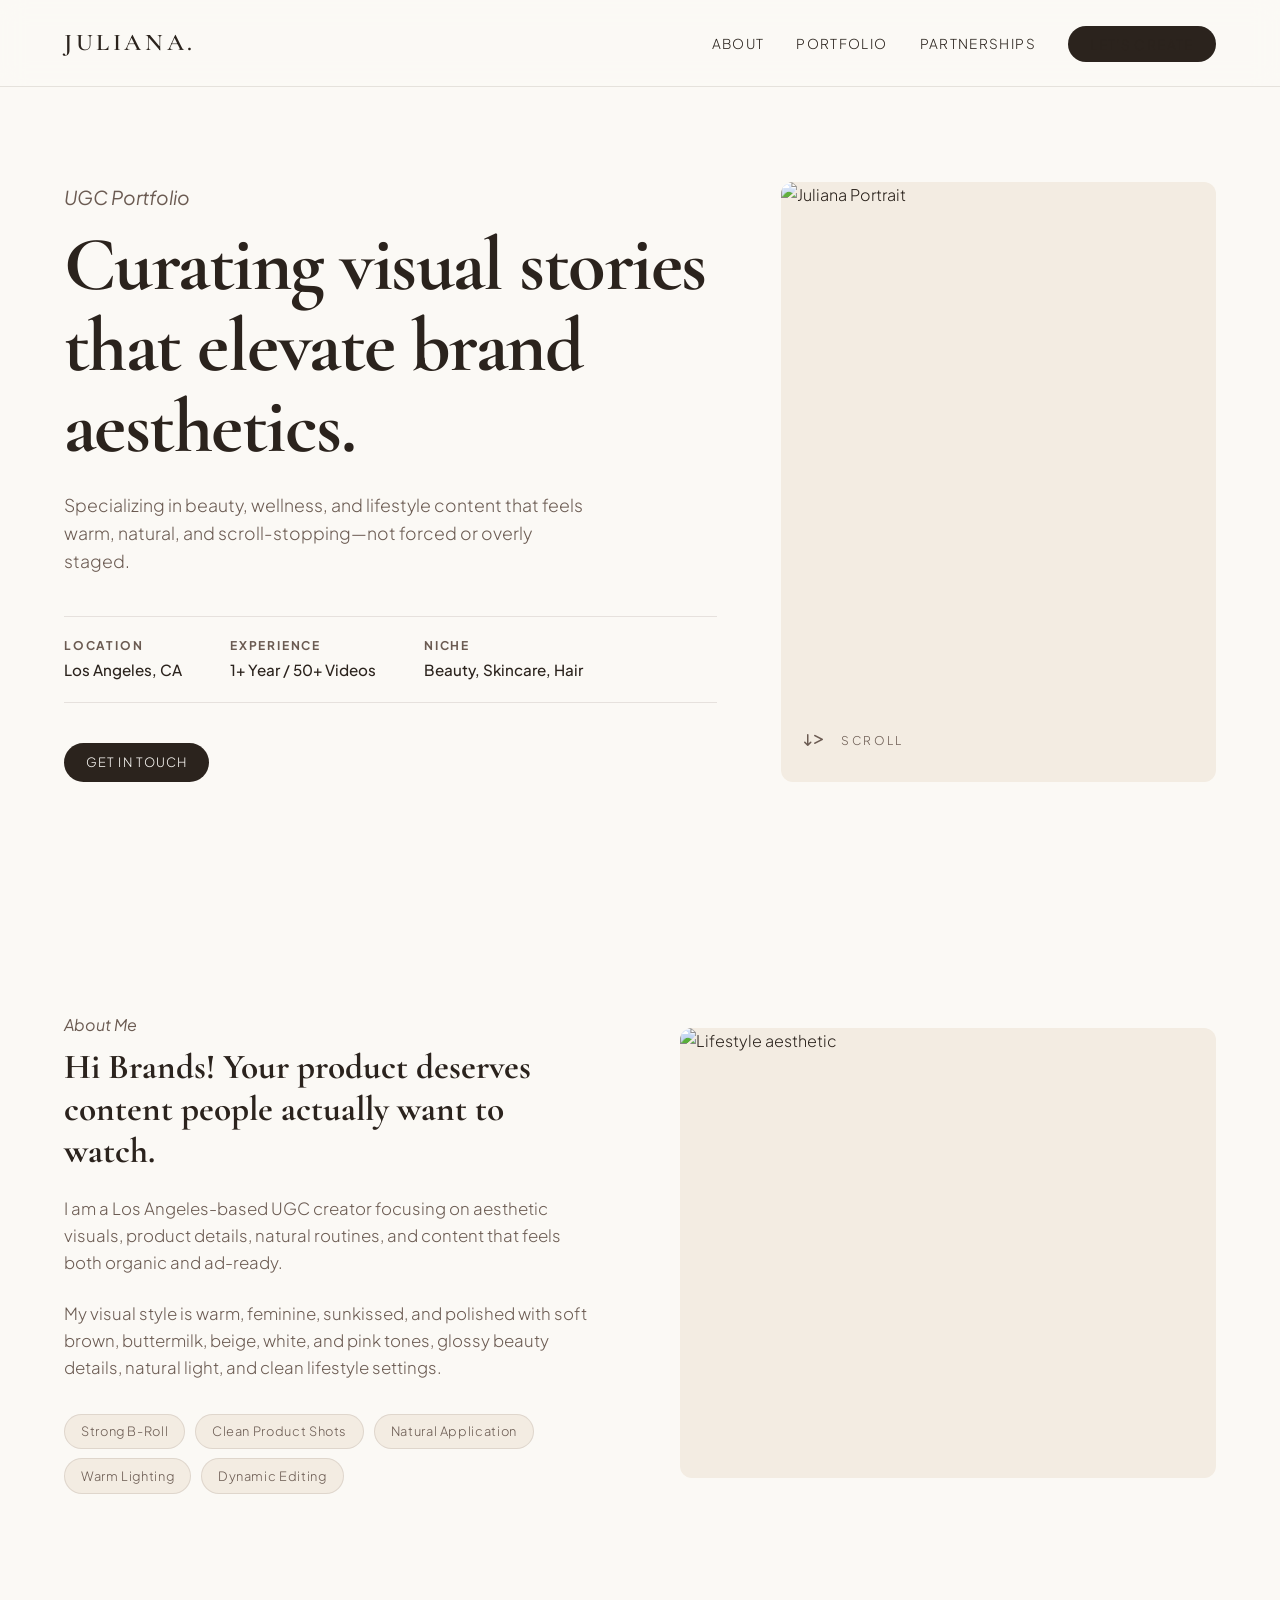
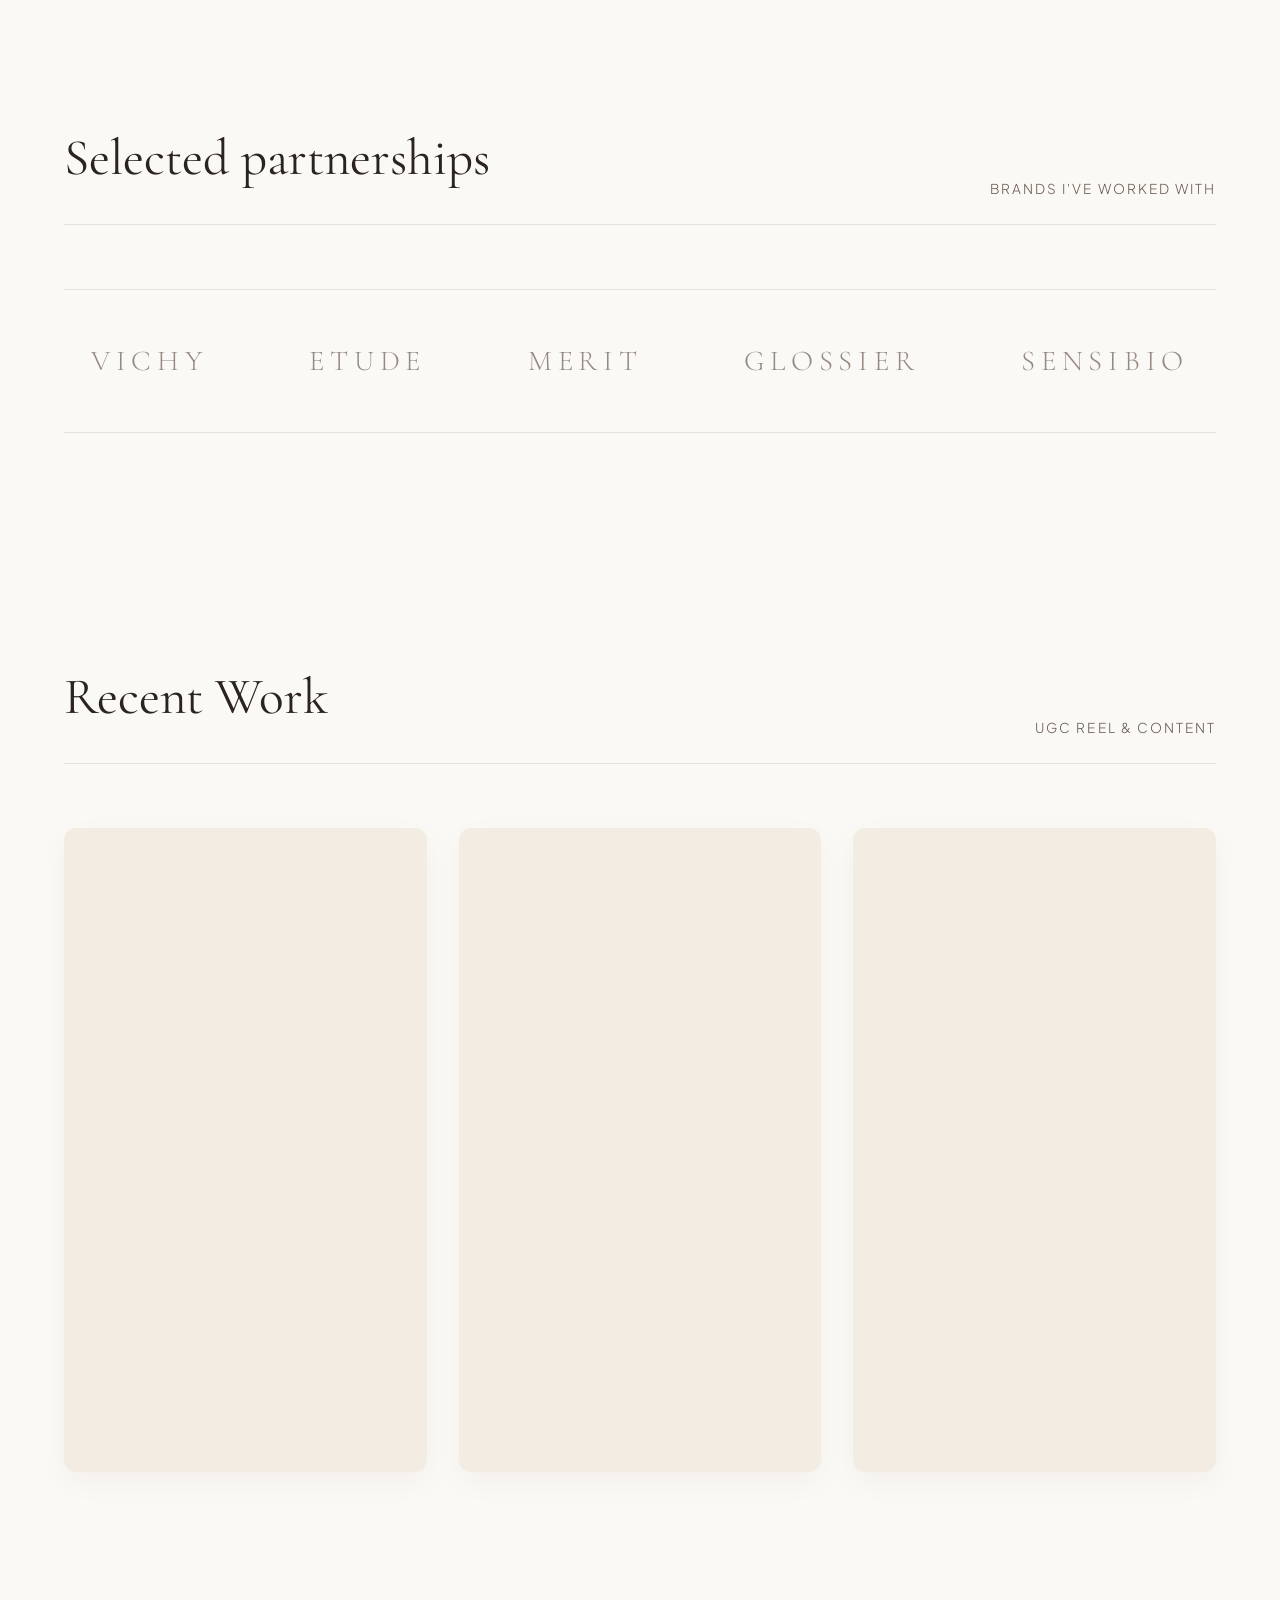
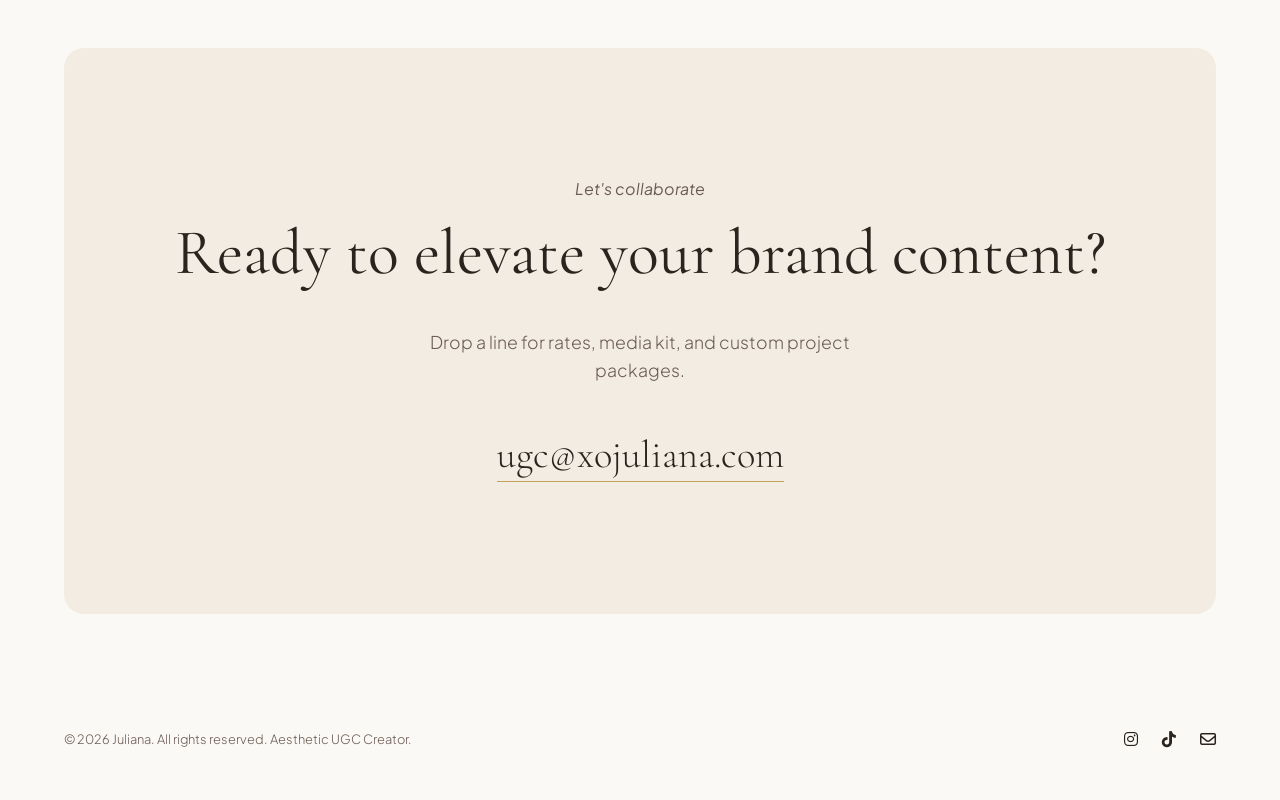
==== index.html @ 7874facb "Create index.html" ====
<!DOCTYPE html>
<html lang="en">
<head>
    <meta charset="UTF-8">
    <meta name="viewport" content="width=device-width, initial-scale=1.0">
    <title>JULIANA | Content Creator - UGC Portfolio</title>
    <!-- Google Fonts for Editorial Aesthetic Look -->
    <link href="https://fonts.googleapis.com/css2?family=Cormorant+Garamond:ital,wght@0,400;0,600;1,400&family=Plus+Jakarta+Sans:wght@300;400;500;600&display=swap" rel="stylesheet">
    <!-- FontAwesome for icons -->
    <link rel="stylesheet" href="https://cdnjs.cloudflare.com/ajax/libs/font-awesome/6.4.0/css/all.min.css">
    
    <style>
        :root {
            --bg-color: #FBF9F5;
            --surface-color: #F3ECE2;
            --text-primary: #2B231D;
            --text-secondary: #6B5B52;
            --accent-gold: #C5A059;
            --accent-blush: #E8D3C8;
            --border-color: rgba(107, 91, 82, 0.15);
            --transition: all 0.4s cubic-bezier(0.16, 1, 0.3, 1);
        }

        * {
            margin: 0;
            padding: 0;
            box-sizing: border-box;
        }

        body {
            background-color: var(--bg-color);
            color: var(--text-primary);
            font-family: 'Plus Jakarta Sans', sans-serif;
            font-weight: 300;
            line-height: 1.6;
            overflow-x: hidden;
            selection-background-color: var(--accent-blush);
        }

        /* Typography */
        h1, h2, h3, .serif-italic {
            font-family: 'Cormorant Garamond', serif;
        }

        .italic-accent {
            font-style: italic;
            font-weight: 400;
            color: var(--text-secondary);
        }

        /* Layout & Navigation */
        header {
            position: fixed;
            top: 0;
            left: 0;
            width: 100%;
            display: flex;
            justify-content: space-between;
            align-items: center;
            padding: 1.5rem 5%;
            background: rgba(251, 249, 245, 0.85);
            backdrop-filter: blur(12px);
            z-index: 1000;
            border-bottom: 1px solid var(--border-color);
        }

        .logo {
            font-family: 'Cormorant Garamond', serif;
            font-size: 1.5rem;
            letter-spacing: 0.15em;
            text-transform: uppercase;
            font-weight: 600;
        }

        .nav-links {
            display: flex;
            gap: 2rem;
            list-style: none;
            align-items: center;
        }

        .nav-links a {
            text-decoration: none;
            color: var(--text-primary);
            font-size: 0.85rem;
            letter-spacing: 0.1em;
            text-transform: uppercase;
            transition: var(--transition);
        }

        .nav-links a:hover {
            color: var(--accent-gold);
        }

        .btn-cta {
            background-color: var(--text-primary);
            color: var(--bg-color);
            padding: 0.6rem 1.4rem;
            border-radius: 50px;
            text-decoration: none;
            font-size: 0.8rem;
            letter-spacing: 0.08em;
            text-transform: uppercase;
            transition: var(--transition);
        }

        .btn-cta:hover {
            background-color: var(--accent-gold);
            color: #fff;
            transform: translateY(-2px);
        }

        /* Hero Section */
        hero {
            display: grid;
            grid-template-columns: 1.2fr 0.8fr;
            min-height: 100vh;
            padding: 8rem 5% 4rem 5%;
            gap: 4rem;
            align-items: center;
            max-width: 1440px;
            margin: 0 auto;
        }

        .hero-content h1 {
            font-size: clamp(3.5rem, 6vw, 5.5rem);
            line-height: 1.05;
            letter-spacing: -0.02em;
            margin-bottom: 1.5rem;
        }

        .hero-content p {
            font-size: 1.1rem;
            color: var(--text-secondary);
            max-width: 520px;
            margin-bottom: 2.5rem;
        }

        .hero-meta {
            display: flex;
            gap: 3rem;
            margin-bottom: 2.5rem;
            border-top: 1px solid var(--border-color);
            border-bottom: 1px solid var(--border-color);
            padding: 1.2rem 0;
        }

        .meta-item h4 {
            font-family: 'Plus Jakarta Sans', sans-serif;
            font-size: 0.75rem;
            letter-spacing: 0.15em;
            text-transform: uppercase;
            color: var(--text-secondary);
            margin-bottom: 0.2rem;
        }

        .meta-item p {
            font-size: 0.95rem;
            font-weight: 500;
            color: var(--text-primary);
            margin-bottom: 0;
        }

        .hero-visual {
            position: relative;
            height: 600px;
            border-radius: 12px;
            overflow: hidden;
            background-color: var(--surface-color);
        }

        .hero-visual img {
            width: 100%;
            height: 100%;
            object-fit: cover;
            filter: sepia(10%) contrast(105%);
            transition: var(--transition);
        }

        .hero-visual:hover img {
            transform: scale(1.03);
        }

        /* Marquee / Scroll indicator */
        .scroll-down {
            position: absolute;
            bottom: 2rem;
            left: 5%;
            display: flex;
            align-items: center;
            gap: 1rem;
            font-size: 0.75rem;
            letter-spacing: 0.2em;
            text-transform: uppercase;
            color: var(--text-secondary);
        }

        .scroll-down i {
            animation: bounce 2s infinite;
        }

        @keyframes bounce {
            0%, 20%, 50%, 80%, 100% {transform: translateY(0);}
            40% {transform: translateY(5px);}
            60% {transform: translateY(3px);}
        }

        /* Sections General */
        section {
            padding: 7rem 5%;
            max-width: 1440px;
            margin: 0 auto;
        }

        .section-header {
            margin-bottom: 4rem;
            display: flex;
            justify-content: space-between;
            align-items: flex-end;
            border-bottom: 1px solid var(--border-color);
            padding-bottom: 1.5rem;
        }

        .section-header h2 {
            font-size: clamp(2.2rem, 4vw, 3.2rem);
            font-weight: 400;
        }

        .section-header span {
            font-size: 0.85rem;
            letter-spacing: 0.15em;
            color: var(--text-secondary);
            text-transform: uppercase;
        }

        /* About / Hi Brands */
        .about-grid {
            display: grid;
            grid-template-columns: 1fr 1fr;
            gap: 5rem;
            align-items: center;
        }

        .about-text h3 {
            font-size: 2.2rem;
            margin-bottom: 1.5rem;
            line-height: 1.2;
        }

        .about-text p {
            color: var(--text-secondary);
            margin-bottom: 1.5rem;
            font-size: 1.05rem;
        }

        .pill-tags {
            display: flex;
            flex-wrap: wrap;
            gap: 0.6rem;
            margin-top: 2rem;
        }

        .pill {
            background-color: var(--surface-color);
            border: 1px solid var(--border-color);
            padding: 0.4rem 1rem;
            border-radius: 50px;
            font-size: 0.8rem;
            color: var(--text-secondary);
            letter-spacing: 0.05em;
        }

        /* Portfolio / Video Grid */
        .portfolio-grid {
            display: grid;
            grid-template-columns: repeat(3, 1fr);
            gap: 2rem;
        }

        .portfolio-item {
            position: relative;
            background: var(--surface-color);
            border-radius: 12px;
            overflow: hidden;
            aspect-ratio: 9/16;
            cursor: pointer;
            box-shadow: 0 10px 30px rgba(43, 35, 29, 0.04);
            transition: var(--transition);
        }

        .portfolio-item:hover {
            transform: translateY(-8px);
            box-shadow: 0 20px 40px rgba(43, 35, 29, 0.08);
        }

        .portfolio-item video, .portfolio-item img {
            width: 100%;
            height: 100%;
            object-fit: cover;
        }

        .portfolio-overlay {
            position: absolute;
            inset: 0;
            background: linear-gradient(to top, rgba(43,35,29,0.7) 0%, transparent 60%);
            display: flex;
            flex-direction: column;
            justify-content: flex-end;
            padding: 1.5rem;
            opacity: 0;
            transition: var(--transition);
        }

        .portfolio-item:hover .portfolio-overlay {
            opacity: 1;
        }

        .portfolio-overlay span {
            color: #fff;
            font-size: 0.75rem;
            letter-spacing: 0.1em;
            text-transform: uppercase;
        }

        .portfolio-overlay h4 {
            color: #fff;
            font-size: 1.4rem;
            font-weight: 400;
        }

        /* Selected Partnerships / Brands */
        .brands-container {
            display: flex;
            justify-content: space-around;
            align-items: center;
            flex-wrap: wrap;
            gap: 3rem;
            padding: 3rem 0;
            border-top: 1px solid var(--border-color);
            border-bottom: 1px solid var(--border-color);
        }

        .brand-logo {
            font-family: 'Cormorant Garamond', serif;
            font-size: 1.8rem;
            letter-spacing: 0.2em;
            color: var(--text-secondary);
            opacity: 0.7;
            transition: var(--transition);
        }

        .brand-logo:hover {
            opacity: 1;
            color: var(--text-primary);
        }

        /* Contact Section */
        .contact-section {
            text-align: center;
            padding: 8rem 5%;
            background-color: var(--surface-color);
            border-radius: 20px;
            margin: 4rem 5%;
        }

        .contact-section h2 {
            font-size: clamp(2.5rem, 5vw, 4rem);
            margin-bottom: 1.5rem;
            font-weight: 400;
        }

        .contact-section p {
            color: var(--text-secondary);
            max-width: 500px;
            margin: 0 auto 2.5rem auto;
            font-size: 1.1rem;
        }

        .email-link {
            font-family: 'Cormorant Garamond', serif;
            font-size: clamp(1.8rem, 3vw, 2.8rem);
            color: var(--text-primary);
            text-decoration: none;
            border-bottom: 1px solid var(--accent-gold);
            padding-bottom: 0.2rem;
            transition: var(--transition);
        }

        .email-link:hover {
            color: var(--accent-gold);
        }

        /* Footer */
        footer {
            padding: 3rem 5%;
            display: flex;
            justify-content: space-between;
            align-items: center;
            font-size: 0.8rem;
            color: var(--text-secondary);
            max-width: 1440px;
            margin: 0 auto;
        }

        .footer-socials {
            display: flex;
            gap: 1.5rem;
        }

        .footer-socials a {
            color: var(--text-primary);
            text-decoration: none;
            font-size: 1rem;
            transition: var(--transition);
        }

        .footer-socials a:hover {
            color: var(--accent-gold);
        }

        /* Responsive */
        @media(max-width: 900px) {
            hero {
                grid-template-columns: 1fr;
                padding-top: 7rem;
                gap: 2rem;
            }
            .hero-visual {
                height: 400px;
            }
            .about-grid {
                grid-template-columns: 1fr;
                gap: 3rem;
            }
            .portfolio-grid {
                grid-template-columns: 1fr 1fr;
            }
            .nav-links {
                display: none;
            }
        }

        @media(max-width: 600px) {
            .portfolio-grid {
                grid-template-columns: 1fr;
            }
            .hero-meta {
                flex-direction: column;
                gap: 1rem;
            }
        }
    </style>
</head>
<body>

    <!-- Header -->
    <header>
        <div class="logo">Juliana.</div>
        <ul class="nav-links">
            <li><a href="#about">About</a></li>
            <li><a href="#portfolio">Portfolio</a></li>
            <li><a href="#partnerships">Partnerships</a></li>
            <li><a href="#contact" class="btn-cta">Let's Create</a></li>
        </ul>
    </header>

    <!-- Hero Section -->
    <hero>
        <div class="hero-content">
            <span class="italic-accent" style="font-size: 1.2rem; display: block; margin-bottom: 0.8rem;">UGC Portfolio</span>
            <h1>Curating visual stories that elevate brand aesthetics.</h1>
            <p>Specializing in beauty, wellness, and lifestyle content that feels warm, natural, and scroll-stopping—not forced or overly staged.</p>
            
            <div class="hero-meta">
                <div class="meta-item">
                    <h4>Location</h4>
                    <p>Los Angeles, CA</p>
                </div>
                <div class="meta-item">
                    <h4>Experience</h4>
                    <p>1+ Year / 50+ Videos</p>
                </div>
                <div class="meta-item">
                    <h4>Niche</h4>
                    <p>Beauty, Skincare, Hair</p>
                </div>
            </div>

            <a href="#contact" class="btn-cta" style="display: inline-block;">Get in touch</a>
        </div>
        
        <div class="hero-visual">
            <img src="https://images.unsplash.com/photo-1534528741775-53994a69daeb?auto=format&fit=crop&w=1000&q=80" alt="Juliana Portrait">
            <div class="scroll-down">
                <i class="fa-solid fa-arrow-down-long">></i>
                <span>Scroll</span>
            </div>
        </div>
    </hero>

    <!-- About Me Section -->
    <section id="about">
        <div class="about-grid">
            <div class="about-text">
                <span class="italic-accent">About Me</span>
                <h3 style="margin-top: 0.5rem;">Hi Brands! Your product deserves content people actually want to watch.</h3>
                <p>I am a Los Angeles-based UGC creator focusing on aesthetic visuals, product details, natural routines, and content that feels both organic and ad-ready.</p>
                <p>My visual style is warm, feminine, sunkissed, and polished with soft brown, buttermilk, beige, white, and pink tones, glossy beauty details, natural light, and clean lifestyle settings.</p>
                <div class="pill-tags">
                    <span class="pill">Strong B-Roll</span>
                    <span class="pill">Clean Product Shots</span>
                    <span class="pill">Natural Application</span>
                    <span class="pill">Warm Lighting</span>
                    <span class="pill">Dynamic Editing</span>
                </div>
            </div>
            <div style="background: var(--surface-color); border-radius: 12px; height: 450px; overflow: hidden; display: flex; align-items: center; justify-content: center;">
                <img src="https://images.unsplash.com/photo-1515886657613-9f3515b0c78f?auto=format&fit=crop&w=800&q=80" alt="Lifestyle aesthetic" style="width: 100%; height: 100%; object-fit: cover;">
            </div>
        </div>
    </section>

    <!-- Selected Partnerships / Brands -->
    <section id="partnerships">
        <div class="section-header">
            <h2>Selected partnerships</h2>
            <span>Brands I've worked with</span>
        </div>
        <div class="brands-container">
            <div class="brand-logo">VICHY</div>
            <div class="brand-logo">ETUDE</div>
            <div class="brand-logo">MERIT</div>
            <div class="brand-logo">GLOSSIER</div>
            <div class="brand-logo">SENSIBIO</div>
        </div>
    </section>

    <!-- Portfolio Section -->
    <section id="portfolio">
        <div class="section-header">
            <h2>Recent Work</h2>
            <span>UGC Reel & Content</span>
        </div>
        <div class="portfolio-grid">
            <!-- Item 1 (Video mockup using Loop video or high aesthetic vertical media) -->
            <div class="portfolio-item">
                <video autoplay muted loop playsinline src="https://assets.mixkit.co/videos/preview/mixkit-skin-care-routine-with-cream-42790-large.mp4"></video>
                <div class="portfolio-overlay">
                    <span>Skincare / ASMR</span>
                    <h4>Glow Serum Routine</h4>
                </div>
            </div>
            <!-- Item 2 -->
            <div class="portfolio-item">
                <video autoplay muted loop playsinline src="https://assets.mixkit.co/videos/preview/mixkit-woman-applying-lipstick-in-front-of-a-mirror-42795-large.mp4"></video>
                <div class="portfolio-overlay">
                    <span>Beauty / Lip Care</span>
                    <h4>Glossy Finish Test</h4>
                </div>
            </div>
            <!-- Item 3 -->
            <div class="portfolio-item">
                <video autoplay muted loop playsinline src="https://assets.mixkit.co/videos/preview/mixkit-hands-holding-a-glass-jar-of-face-cream-42792-large.mp4"></video>
                <div class="portfolio-overlay">
                    <span>Product Showcase</span>
                    <h4>Unboxing & Texture</h4>
                </div>
            </div>
        </div>
    </section>

    <!-- Contact Section -->
    <section id="contact" class="contact-section">
        <span class="italic-accent">Let's collaborate</span>
        <h2>Ready to elevate your brand content?</h2>
        <p>Drop a line for rates, media kit, and custom project packages.</p>
        <a href="mailto:ugc@xojuliana.com" class="email-link">ugc@xojuliana.com</a>
    </section>

    <!-- Footer -->
    <footer>
        <div>© 2026 Juliana. All rights reserved. Aesthetic UGC Creator.</div>
        <div class="footer-socials">
            <a href="https://instagram.com" target="_blank"><i class="fa-brands fa-instagram"></i></a>
            <a href="https://tiktok.com" target="_blank"><i class="fa-brands fa-tiktok"></i></a>
            <a href="mailto:ugc@xojuliana.com"><i class="fa-regular fa-envelope"></i></a>
        </div>
    </footer>

</body>
</html>
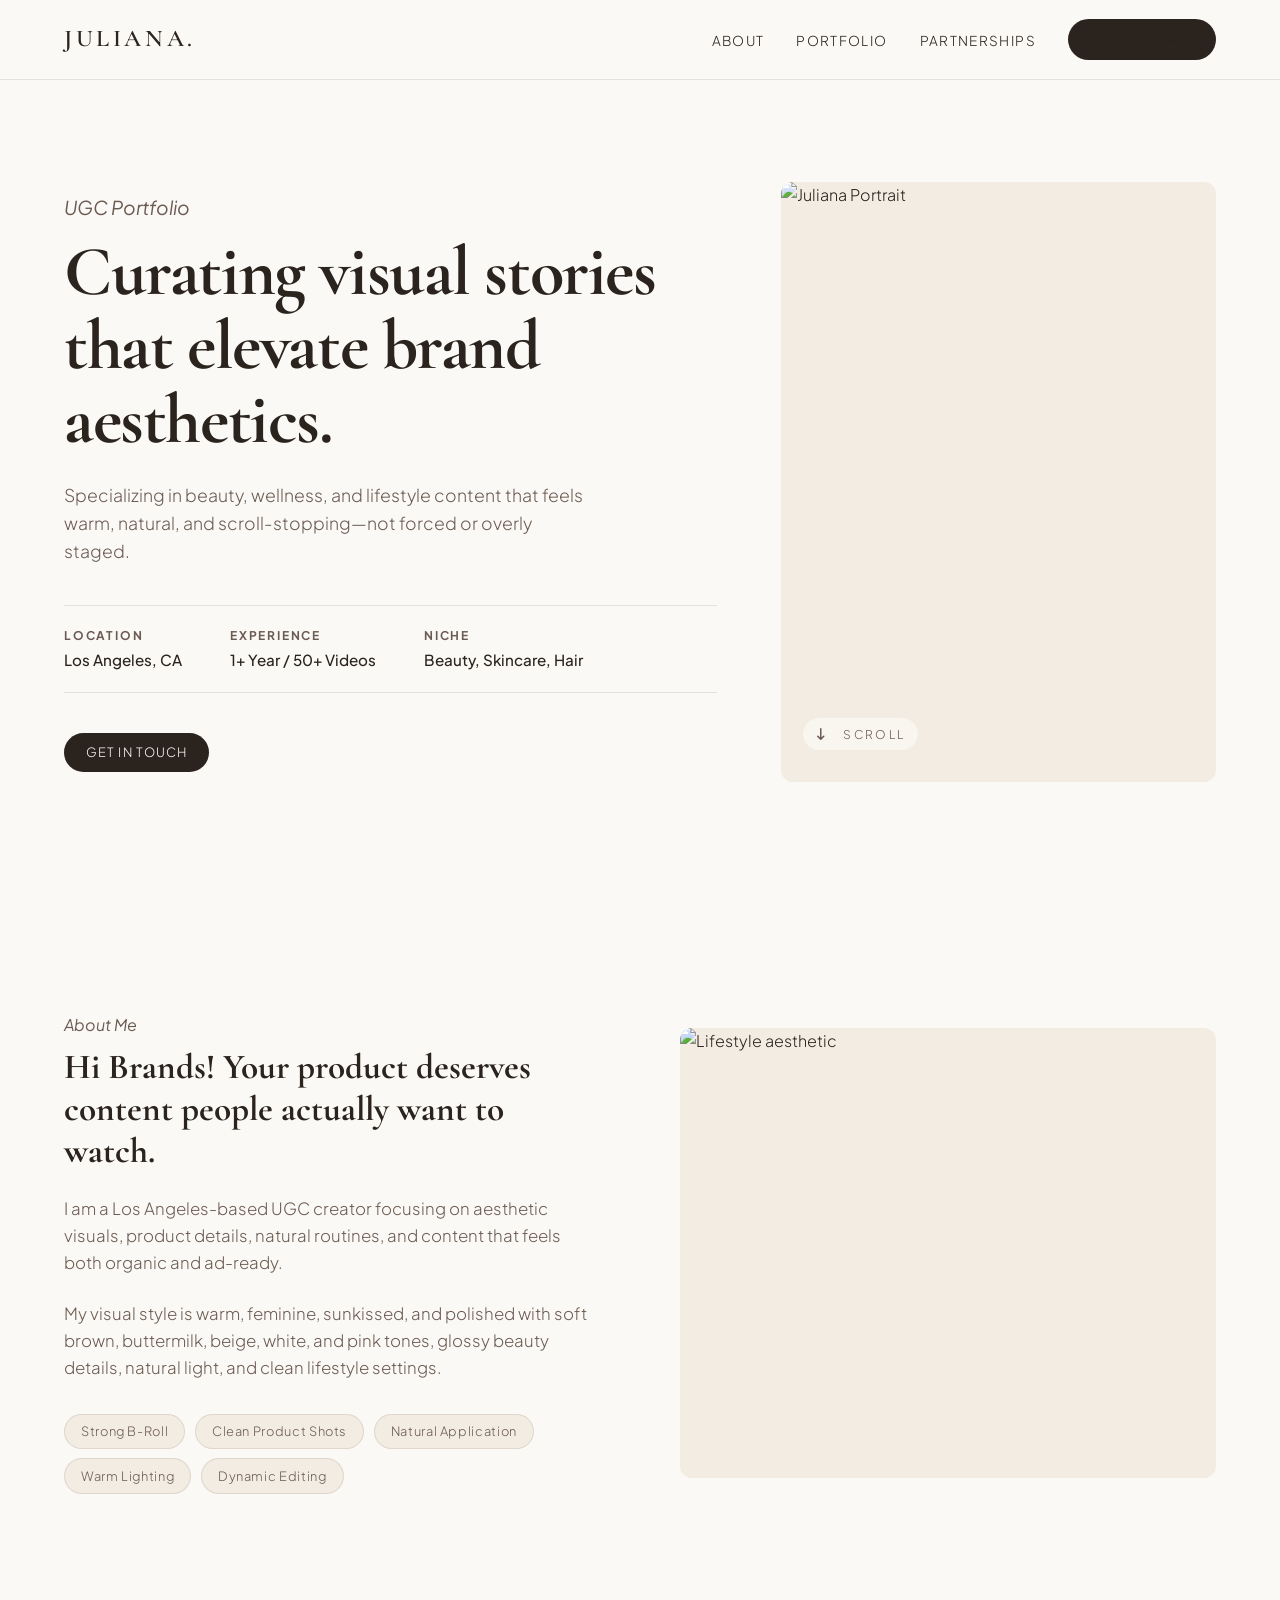
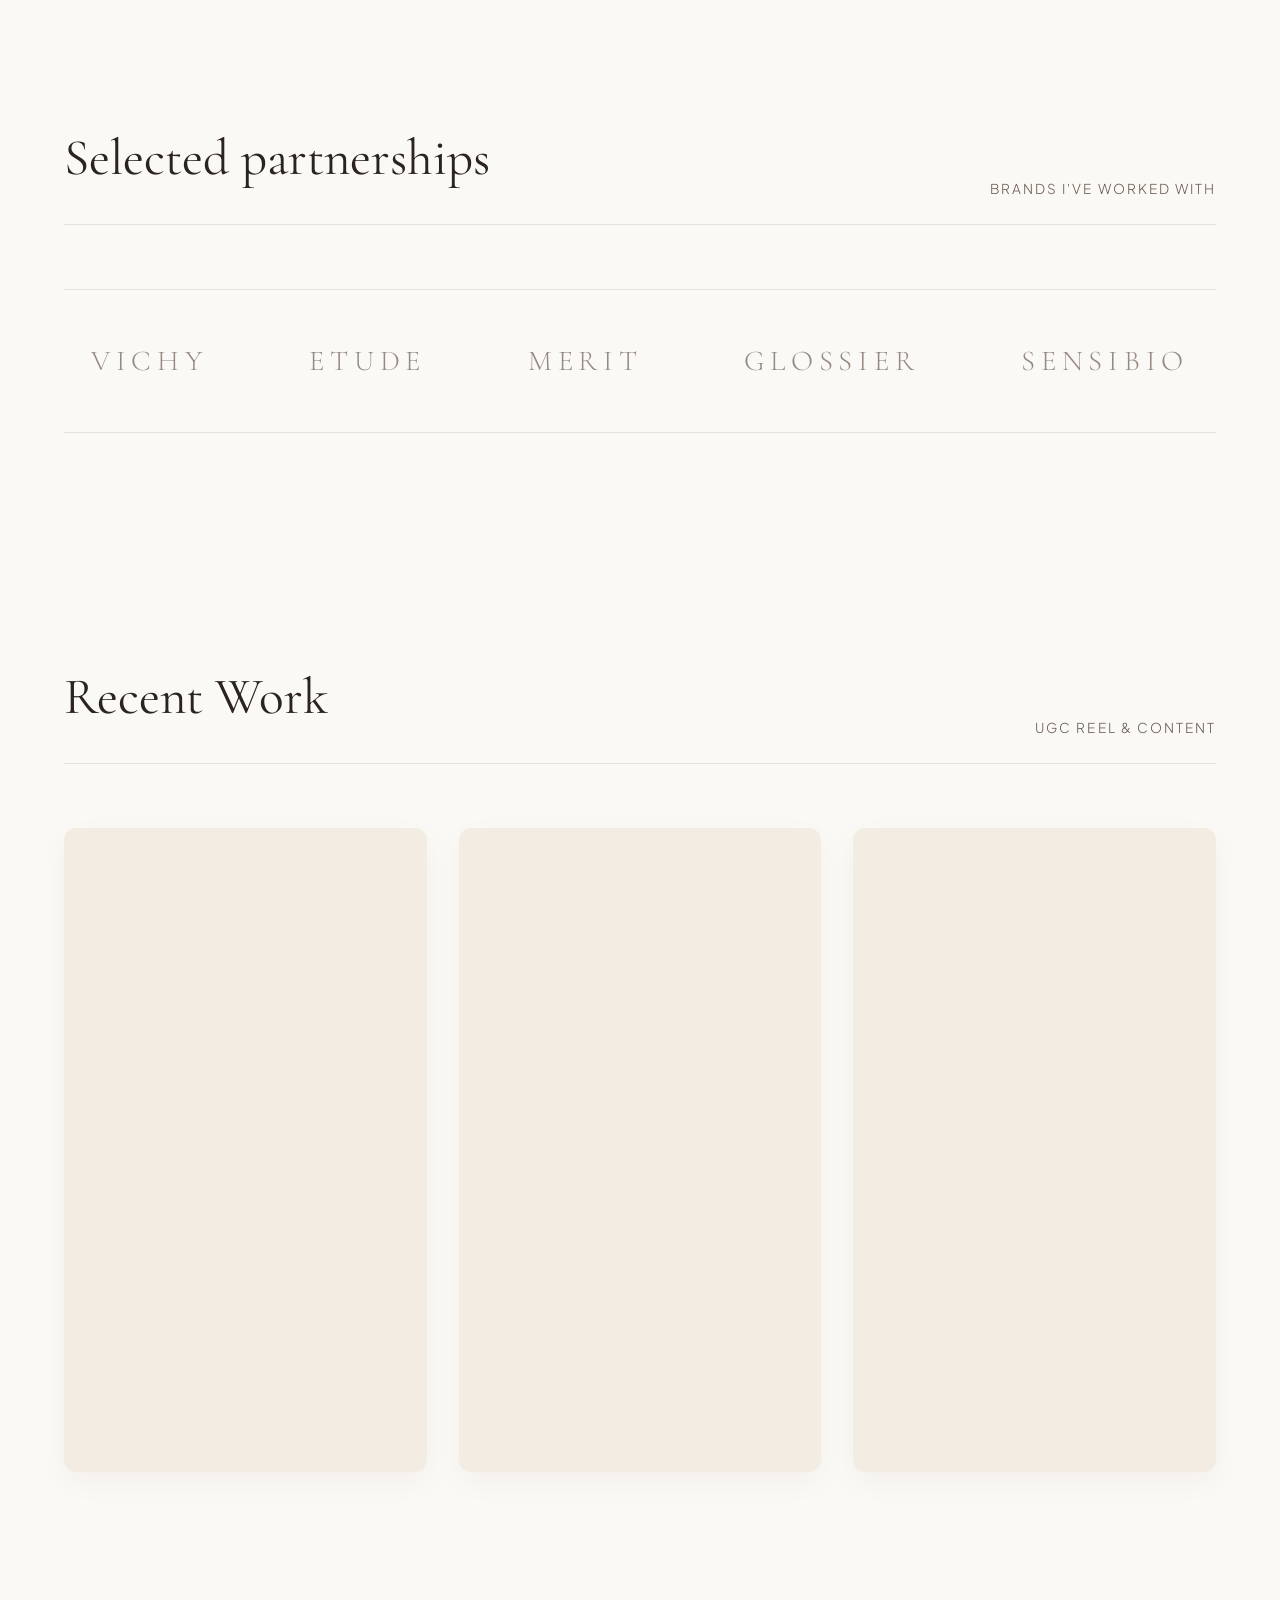
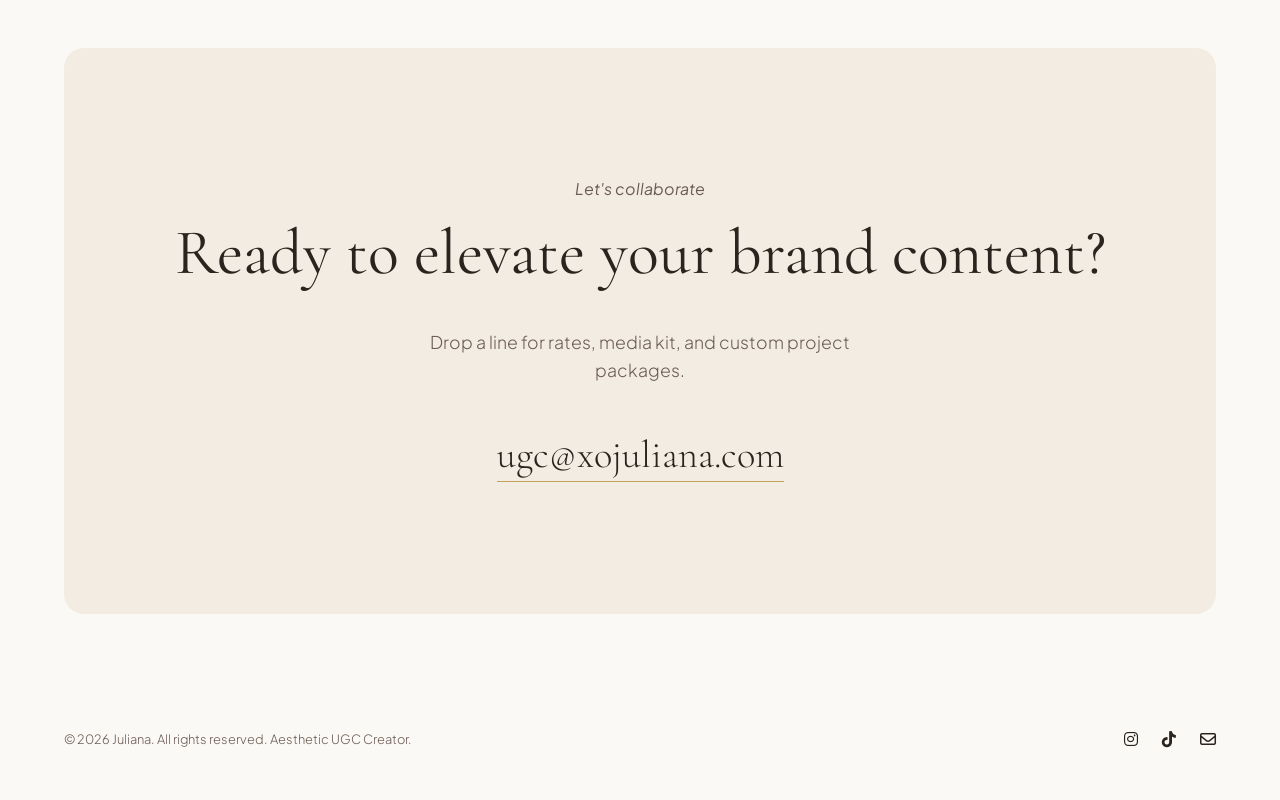
==== commit ef3230d7: "Update index.html" ====
--- a/index.html
+++ b/index.html
@@ -8,7 +8,7 @@
     <link href="https://fonts.googleapis.com/css2?family=Cormorant+Garamond:ital,wght@0,400;0,600;1,400&family=Plus+Jakarta+Sans:wght@300;400;500;600&display=swap" rel="stylesheet">
     <!-- FontAwesome for icons -->
     <link rel="stylesheet" href="https://cdnjs.cloudflare.com/ajax/libs/font-awesome/6.4.0/css/all.min.css">
-    
+
     <style>
         :root {
             --bg-color: #FBF9F5;
@@ -21,12 +21,21 @@
             --transition: all 0.4s cubic-bezier(0.16, 1, 0.3, 1);
         }
 
+        html {
+            scroll-behavior: smooth;
+        }
+
         * {
             margin: 0;
             padding: 0;
             box-sizing: border-box;
         }
 
+        ::selection {
+            background-color: var(--accent-blush);
+            color: var(--text-primary);
+        }
+
         body {
             background-color: var(--bg-color);
             color: var(--text-primary);
@@ -34,7 +43,6 @@
             font-weight: 300;
             line-height: 1.6;
             overflow-x: hidden;
-            selection-background-color: var(--accent-blush);
         }
 
         /* Typography */
@@ -57,8 +65,8 @@
             display: flex;
             justify-content: space-between;
             align-items: center;
-            padding: 1.5rem 5%;
-            background: rgba(251, 249, 245, 0.85);
+            padding: 1.2rem 5%;
+            background: rgba(251, 249, 245, 0.9);
             backdrop-filter: blur(12px);
             z-index: 1000;
             border-bottom: 1px solid var(--border-color);
@@ -102,6 +110,7 @@
             letter-spacing: 0.08em;
             text-transform: uppercase;
             transition: var(--transition);
+            display: inline-block;
         }
 
         .btn-cta:hover {
@@ -110,8 +119,17 @@
             transform: translateY(-2px);
         }
 
+        .mobile-menu-toggle {
+            display: none;
+            background: none;
+            border: none;
+            font-size: 1.4rem;
+            color: var(--text-primary);
+            cursor: pointer;
+        }
+
         /* Hero Section */
-        hero {
+        .hero-section {
             display: grid;
             grid-template-columns: 1.2fr 0.8fr;
             min-height: 100vh;
@@ -123,7 +141,7 @@
         }
 
         .hero-content h1 {
-            font-size: clamp(3.5rem, 6vw, 5.5rem);
+            font-size: clamp(3rem, 5.5vw, 5.2rem);
             line-height: 1.05;
             letter-spacing: -0.02em;
             margin-bottom: 1.5rem;
@@ -181,7 +199,6 @@
             transform: scale(1.03);
         }
 
-        /* Marquee / Scroll indicator */
         .scroll-down {
             position: absolute;
             bottom: 2rem;
@@ -193,6 +210,10 @@
             letter-spacing: 0.2em;
             text-transform: uppercase;
             color: var(--text-secondary);
+            background: rgba(251, 249, 245, 0.7);
+            padding: 0.4rem 0.8rem;
+            border-radius: 30px;
+            backdrop-filter: blur(4px);
         }
 
         .scroll-down i {
@@ -201,8 +222,8 @@
 
         @keyframes bounce {
             0%, 20%, 50%, 80%, 100% {transform: translateY(0);}
-            40% {transform: translateY(5px);}
-            60% {transform: translateY(3px);}
+            40% {transform: translateY(4px);}
+            60% {transform: translateY(2px);}
         }
 
         /* Sections General */
@@ -293,7 +314,7 @@
             box-shadow: 0 20px 40px rgba(43, 35, 29, 0.08);
         }
 
-        .portfolio-item video, .portfolio-item img {
+        .portfolio-item video {
             width: 100%;
             height: 100%;
             object-fit: cover;
@@ -302,7 +323,7 @@
         .portfolio-overlay {
             position: absolute;
             inset: 0;
-            background: linear-gradient(to top, rgba(43,35,29,0.7) 0%, transparent 60%);
+            background: linear-gradient(to top, rgba(43,35,29,0.75) 0%, transparent 60%);
             display: flex;
             flex-direction: column;
             justify-content: flex-end;
@@ -311,12 +332,13 @@
             transition: var(--transition);
         }
 
-        .portfolio-item:hover .portfolio-overlay {
+        .portfolio-item:hover .portfolio-overlay,
+        .portfolio-item:focus-within .portfolio-overlay {
             opacity: 1;
         }
 
         .portfolio-overlay span {
-            color: #fff;
+            color: var(--accent-blush);
             font-size: 0.75rem;
             letter-spacing: 0.1em;
             text-transform: uppercase;
@@ -400,6 +422,8 @@
             color: var(--text-secondary);
             max-width: 1440px;
             margin: 0 auto;
+            flex-wrap: wrap;
+            gap: 1.5rem;
         }
 
         .footer-socials {
@@ -420,13 +444,38 @@
 
         /* Responsive */
         @media(max-width: 900px) {
-            hero {
+            .mobile-menu-toggle {
+                display: block;
+            }
+
+            .nav-links {
+                position: fixed;
+                top: 73px;
+                left: 0;
+                width: 100%;
+                background: var(--bg-color);
+                flex-direction: column;
+                padding: 2rem 0;
+                border-bottom: 1px solid var(--border-color);
+                transform: translateY(-150%);
+                opacity: 0;
+                transition: var(--transition);
+                pointer-events: none;
+            }
+
+            .nav-links.active {
+                transform: translateY(0);
+                opacity: 1;
+                pointer-events: auto;
+            }
+
+            .hero-section {
                 grid-template-columns: 1fr;
                 padding-top: 7rem;
-                gap: 2rem;
+                gap: 2.5rem;
             }
             .hero-visual {
-                height: 400px;
+                height: 420px;
             }
             .about-grid {
                 grid-template-columns: 1fr;
@@ -435,9 +484,6 @@
             .portfolio-grid {
                 grid-template-columns: 1fr 1fr;
             }
-            .nav-links {
-                display: none;
-            }
         }
 
         @media(max-width: 600px) {
@@ -456,21 +502,24 @@
     <!-- Header -->
     <header>
         <div class="logo">Juliana.</div>
-        <ul class="nav-links">
-            <li><a href="#about">About</a></li>
-            <li><a href="#portfolio">Portfolio</a></li>
-            <li><a href="#partnerships">Partnerships</a></li>
-            <li><a href="#contact" class="btn-cta">Let's Create</a></li>
+        <button class="mobile-menu-toggle" aria-label="Toggle Menu" id="menuToggle">
+            <i class="fa-solid fa-bars"></i>
+        </button>
+        <ul class="nav-links" id="navLinks">
+            <li><a href="#about" class="nav-close">About</a></li>
+            <li><a href="#portfolio" class="nav-close">Portfolio</a></li>
+            <li><a href="#partnerships" class="nav-close">Partnerships</a></li>
+            <li><a href="#contact" class="btn-cta nav-close">Let's Create</a></li>
         </ul>
     </header>
 
     <!-- Hero Section -->
-    <hero>
+    <section class="hero-section">
         <div class="hero-content">
             <span class="italic-accent" style="font-size: 1.2rem; display: block; margin-bottom: 0.8rem;">UGC Portfolio</span>
             <h1>Curating visual stories that elevate brand aesthetics.</h1>
             <p>Specializing in beauty, wellness, and lifestyle content that feels warm, natural, and scroll-stopping—not forced or overly staged.</p>
-            
+
             <div class="hero-meta">
                 <div class="meta-item">
                     <h4>Location</h4>
@@ -486,17 +535,17 @@
                 </div>
             </div>
 
-            <a href="#contact" class="btn-cta" style="display: inline-block;">Get in touch</a>
-        </div>
-        
+            <a href="#contact" class="btn-cta">Get in touch</a>
+        </div>
+
         <div class="hero-visual">
             <img src="https://images.unsplash.com/photo-1534528741775-53994a69daeb?auto=format&fit=crop&w=1000&q=80" alt="Juliana Portrait">
             <div class="scroll-down">
-                <i class="fa-solid fa-arrow-down-long">></i>
+                <i class="fa-solid fa-arrow-down-long"></i>
                 <span>Scroll</span>
             </div>
         </div>
-    </hero>
+    </section>
 
     <!-- About Me Section -->
     <section id="about">
@@ -542,25 +591,22 @@
             <span>UGC Reel & Content</span>
         </div>
         <div class="portfolio-grid">
-            <!-- Item 1 (Video mockup using Loop video or high aesthetic vertical media) -->
             <div class="portfolio-item">
-                <video autoplay muted loop playsinline src="https://assets.mixkit.co/videos/preview/mixkit-skin-care-routine-with-cream-42790-large.mp4"></video>
+                <video autoplay muted loop playsinline preload="metadata" src="https://assets.mixkit.co/videos/preview/mixkit-skin-care-routine-with-cream-42790-large.mp4"></video>
                 <div class="portfolio-overlay">
                     <span>Skincare / ASMR</span>
                     <h4>Glow Serum Routine</h4>
                 </div>
             </div>
-            <!-- Item 2 -->
             <div class="portfolio-item">
-                <video autoplay muted loop playsinline src="https://assets.mixkit.co/videos/preview/mixkit-woman-applying-lipstick-in-front-of-a-mirror-42795-large.mp4"></video>
+                <video autoplay muted loop playsinline preload="metadata" src="https://assets.mixkit.co/videos/preview/mixkit-woman-applying-lipstick-in-front-of-a-mirror-42795-large.mp4"></video>
                 <div class="portfolio-overlay">
                     <span>Beauty / Lip Care</span>
                     <h4>Glossy Finish Test</h4>
                 </div>
             </div>
-            <!-- Item 3 -->
             <div class="portfolio-item">
-                <video autoplay muted loop playsinline src="https://assets.mixkit.co/videos/preview/mixkit-hands-holding-a-glass-jar-of-face-cream-42792-large.mp4"></video>
+                <video autoplay muted loop playsinline preload="metadata" src="https://assets.mixkit.co/videos/preview/mixkit-hands-holding-a-glass-jar-of-face-cream-42792-large.mp4"></video>
                 <div class="portfolio-overlay">
                     <span>Product Showcase</span>
                     <h4>Unboxing & Texture</h4>
@@ -581,11 +627,30 @@
     <footer>
         <div>© 2026 Juliana. All rights reserved. Aesthetic UGC Creator.</div>
         <div class="footer-socials">
-            <a href="https://instagram.com" target="_blank"><i class="fa-brands fa-instagram"></i></a>
-            <a href="https://tiktok.com" target="_blank"><i class="fa-brands fa-tiktok"></i></a>
+            <a href="https://instagram.com" target="_blank" rel="noopener"><i class="fa-brands fa-instagram"></i></a>
+            <a href="https://tiktok.com" target="_blank" rel="noopener"><i class="fa-brands fa-tiktok"></i></a>
             <a href="mailto:ugc@xojuliana.com"><i class="fa-regular fa-envelope"></i></a>
         </div>
     </footer>
 
+    <script>
+        const toggle = document.getElementById('menuToggle');
+        const nav = document.getElementById('navLinks');
+        const links = document.querySelectorAll('.nav-close');
+        const icon = toggle.querySelector('i');
+
+        toggle.addEventListener('click', () => {
+            nav.classList.toggle('active');
+            const isOpen = nav.classList.contains('active');
+            icon.className = isOpen ? 'fa-solid fa-xmark' : 'fa-solid fa-bars';
+        });
+
+        links.forEach(link => {
+            link.addEventListener('click', () => {
+                nav.classList.remove('active');
+                icon.className = 'fa-solid fa-bars';
+            });
+        });
+    </script>
 </body>
 </html>
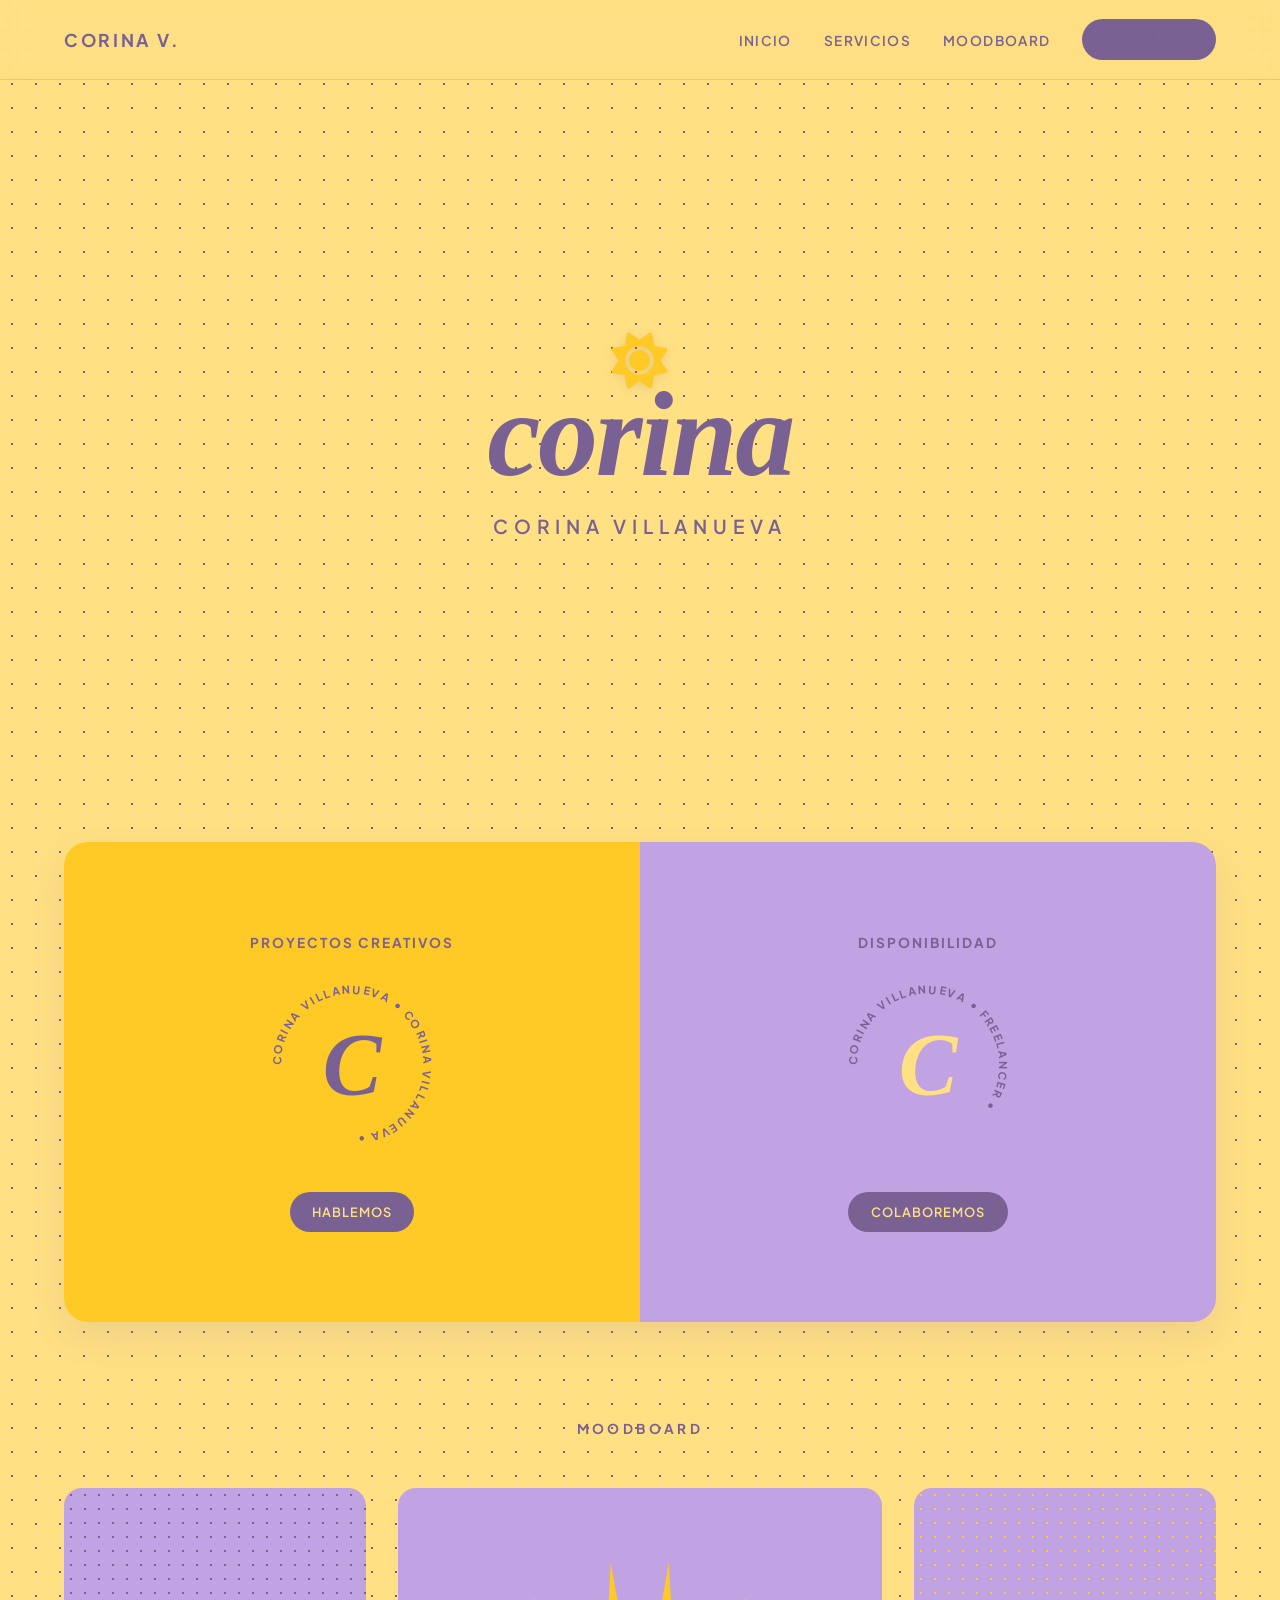
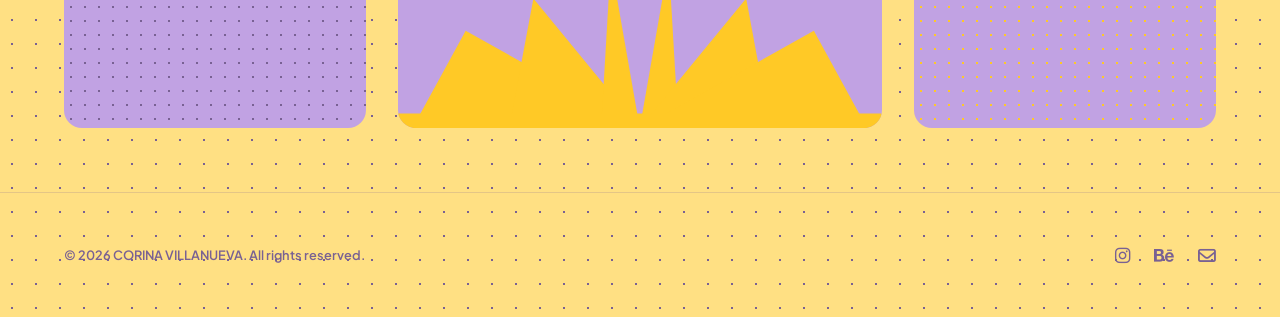
==== commit fbcb07bb: "Update index.html" ====
--- a/index.html
+++ b/index.html
@@ -1,23 +1,21 @@
 <!DOCTYPE html>
-<html lang="en">
+<html lang="es">
 <head>
     <meta charset="UTF-8">
     <meta name="viewport" content="width=device-width, initial-scale=1.0">
-    <title>JULIANA | Content Creator - UGC Portfolio</title>
-    <!-- Google Fonts for Editorial Aesthetic Look -->
-    <link href="https://fonts.googleapis.com/css2?family=Cormorant+Garamond:ital,wght@0,400;0,600;1,400&family=Plus+Jakarta+Sans:wght@300;400;500;600&display=swap" rel="stylesheet">
+    <title>CORINA VILLANUEVA | Freelance Portfolio</title>
+    <!-- Google Fonts / Tipografías Geométricas de apoyo -->
+    <link href="https://fonts.googleapis.com/css2?family=Plus+Jakarta+Sans:wght@450;600;700&display=swap" rel="stylesheet">
     <!-- FontAwesome for icons -->
     <link rel="stylesheet" href="https://cdnjs.cloudflare.com/ajax/libs/font-awesome/6.4.0/css/all.min.css">
 
     <style>
         :root {
-            --bg-color: #FBF9F5;
-            --surface-color: #F3ECE2;
-            --text-primary: #2B231D;
-            --text-secondary: #6B5B52;
-            --accent-gold: #C5A059;
-            --accent-blush: #E8D3C8;
-            --border-color: rgba(107, 91, 82, 0.15);
+            --bg-color: #FFE083;          /* Amarillo pálido - fondo principal */
+            --surface-color: #C1A2E3;     /* Morado claro - bloques de contenido */
+            --text-primary: #796193;      /* Morado oscuro - textos y logotipos */
+            --accent-yellow: #FFC926;     /* Amarillo vibrante - detalles, sol, CTA */
+            --border-color: rgba(121, 97, 147, 0.2);
             --transition: all 0.4s cubic-bezier(0.16, 1, 0.3, 1);
         }
 
@@ -32,31 +30,41 @@
         }
 
         ::selection {
-            background-color: var(--accent-blush);
-            color: var(--text-primary);
+            background-color: var(--text-primary);
+            color: var(--bg-color);
         }
 
         body {
             background-color: var(--bg-color);
             color: var(--text-primary);
             font-family: 'Plus Jakarta Sans', sans-serif;
-            font-weight: 300;
+            font-weight: 450;
             line-height: 1.6;
             overflow-x: hidden;
         }
 
-        /* Typography */
-        h1, h2, h3, .serif-italic {
-            font-family: 'Cormorant Garamond', serif;
-        }
-
-        .italic-accent {
-            font-style: italic;
-            font-weight: 400;
-            color: var(--text-secondary);
-        }
-
-        /* Layout & Navigation */
+        /* Patrón de puntos morados sobre amarillo pálido (Hero) */
+        .dotted-bg-purple {
+            background-color: var(--bg-color);
+            background-image: radial-gradient(var(--text-primary) 1.2px, transparent 1.2px);
+            background-size: 24px 24px;
+        }
+
+        /* Patrón de puntos morados pequeños (Moodboard izq) */
+        .dotted-box-purple {
+            background-color: var(--surface-color);
+            background-image: radial-gradient(var(--text-primary) 1px, transparent 1px);
+            background-size: 14px 14px;
+        }
+
+        /* Patrón de puntos amarillos pequeños (Moodboard der) */
+        .dotted-box-yellow {
+            background-color: var(--surface-color);
+            background-image: radial-gradient(var(--accent-yellow) 1.2px, transparent 1.2px);
+            background-size: 14px 14px;
+        }
+
+        /* Layout & Navigation Base */
         header {
             position: fixed;
             top: 0;
@@ -66,18 +74,20 @@
             justify-content: space-between;
             align-items: center;
             padding: 1.2rem 5%;
-            background: rgba(251, 249, 245, 0.9);
+            background: rgba(255, 224, 131, 0.88);
             backdrop-filter: blur(12px);
             z-index: 1000;
             border-bottom: 1px solid var(--border-color);
         }
 
-        .logo {
-            font-family: 'Cormorant Garamond', serif;
-            font-size: 1.5rem;
+        .logo-nav {
+            font-family: 'Plus Jakarta Sans', sans-serif;
+            font-size: 1.1rem;
             letter-spacing: 0.15em;
             text-transform: uppercase;
-            font-weight: 600;
+            font-weight: 700;
+            color: var(--text-primary);
+            text-decoration: none;
         }
 
         .nav-links {
@@ -93,11 +103,12 @@
             font-size: 0.85rem;
             letter-spacing: 0.1em;
             text-transform: uppercase;
+            font-weight: 600;
             transition: var(--transition);
         }
 
         .nav-links a:hover {
-            color: var(--accent-gold);
+            opacity: 0.7;
         }
 
         .btn-cta {
@@ -109,13 +120,14 @@
             font-size: 0.8rem;
             letter-spacing: 0.08em;
             text-transform: uppercase;
+            font-weight: 600;
             transition: var(--transition);
             display: inline-block;
         }
 
         .btn-cta:hover {
-            background-color: var(--accent-gold);
-            color: #fff;
+            background-color: var(--accent-yellow);
+            color: var(--text-primary);
             transform: translateY(-2px);
         }
 
@@ -128,288 +140,197 @@
             cursor: pointer;
         }
 
-        /* Hero Section */
+        /* Hero / Logotipo Principal Section */
         .hero-section {
+            min-height: 90vh;
+            padding: 9rem 5% 5rem 5%;
+            display: flex;
+            flex-direction: column;
+            align-items: center;
+            justify-content: center;
+            text-align: center;
+        }
+
+        .main-logo-container {
+            position: relative;
+            display: inline-block;
+            margin-bottom: 0.5rem;
+        }
+
+        .flower-icon {
+            color: var(--accent-yellow);
+            font-size: 3.5rem;
+            display: block;
+            margin: 0 auto -0.8rem auto;
+            filter: drop-shadow(0 2px 4px rgba(121, 97, 147, 0.15));
+        }
+
+        .main-logo-title {
+            font-family: Georgia, 'Times New Roman', serif; /* Simula cursiva audaz/ornamentada estilo TT Hazelnuts */
+            font-style: italic;
+            font-weight: 700;
+            font-size: clamp(4rem, 10vw, 7.5rem);
+            color: var(--text-primary);
+            line-height: 1;
+            letter-spacing: -0.02em;
+        }
+
+        .sub-subtitle {
+            font-size: clamp(0.9rem, 2vw, 1.2rem);
+            letter-spacing: 0.3em;
+            text-transform: uppercase;
+            color: var(--text-primary);
+            font-weight: 600;
+            margin-top: 0.5rem;
+        }
+
+        /* Área de Llamada a la Acción (CTA) en dos columnas inferiores */
+        .cta-split-section {
+            max-width: 1300px;
+            margin: 2rem auto;
+            padding: 0 5%;
+        }
+
+        .cta-grid {
             display: grid;
-            grid-template-columns: 1.2fr 0.8fr;
-            min-height: 100vh;
-            padding: 8rem 5% 4rem 5%;
-            gap: 4rem;
-            align-items: center;
-            max-width: 1440px;
-            margin: 0 auto;
-        }
-
-        .hero-content h1 {
-            font-size: clamp(3rem, 5.5vw, 5.2rem);
-            line-height: 1.05;
-            letter-spacing: -0.02em;
-            margin-bottom: 1.5rem;
-        }
-
-        .hero-content p {
-            font-size: 1.1rem;
-            color: var(--text-secondary);
-            max-width: 520px;
-            margin-bottom: 2.5rem;
-        }
-
-        .hero-meta {
-            display: flex;
-            gap: 3rem;
-            margin-bottom: 2.5rem;
-            border-top: 1px solid var(--border-color);
-            border-bottom: 1px solid var(--border-color);
-            padding: 1.2rem 0;
-        }
-
-        .meta-item h4 {
-            font-family: 'Plus Jakarta Sans', sans-serif;
-            font-size: 0.75rem;
-            letter-spacing: 0.15em;
-            text-transform: uppercase;
-            color: var(--text-secondary);
-            margin-bottom: 0.2rem;
-        }
-
-        .meta-item p {
-            font-size: 0.95rem;
-            font-weight: 500;
-            color: var(--text-primary);
-            margin-bottom: 0;
-        }
-
-        .hero-visual {
+            grid-template-columns: 1fr 1fr;
+            min-height: 480px;
+            border-radius: 24px;
+            overflow: hidden;
+            box-shadow: 0 15px 35px rgba(121, 97, 147, 0.12);
+        }
+
+        /* Columna Izquierda (Amarillo vibrante / CTA) */
+        .cta-col-left {
+            background-color: var(--accent-yellow);
+            display: flex;
+            flex-direction: column;
+            align-items: center;
+            justify-content: center;
+            padding: 4rem 2rem;
+            text-align: center;
             position: relative;
-            height: 600px;
-            border-radius: 12px;
-            overflow: hidden;
+        }
+
+        /* Columna Derecha (Morado claro) */
+        .cta-col-right {
             background-color: var(--surface-color);
-        }
-
-        .hero-visual img {
+            display: flex;
+            flex-direction: column;
+            align-items: center;
+            justify-content: center;
+            padding: 4rem 2rem;
+            text-align: center;
+            position: relative;
+        }
+
+        /* Logotipos circulares secundarios simulados con CSS SVG/Rotación de texto */
+        .badge-circle-wrapper {
+            position: relative;
+            width: 190px;
+            height: 190px;
+            display: flex;
+            align-items: center;
+            justify-content: center;
+            margin-bottom: 2rem;
+        }
+
+        .badge-center-c {
+            font-family: Georgia, serif;
+            font-size: 5.5rem;
+            font-style: italic;
+            font-weight: bold;
+            color: var(--text-primary);
+            line-height: 0;
+            z-index: 2;
+        }
+
+        .badge-circle-right .badge-center-c {
+            color: var(--bg-color);
+        }
+
+        .rotating-text-svg {
+            position: absolute;
             width: 100%;
             height: 100%;
-            object-fit: cover;
-            filter: sepia(10%) contrast(105%);
-            transition: var(--transition);
-        }
-
-        .hero-visual:hover img {
-            transform: scale(1.03);
-        }
-
-        .scroll-down {
-            position: absolute;
-            bottom: 2rem;
-            left: 5%;
-            display: flex;
-            align-items: center;
-            gap: 1rem;
-            font-size: 0.75rem;
-            letter-spacing: 0.2em;
-            text-transform: uppercase;
-            color: var(--text-secondary);
-            background: rgba(251, 249, 245, 0.7);
-            padding: 0.4rem 0.8rem;
-            border-radius: 30px;
-            backdrop-filter: blur(4px);
-        }
-
-        .scroll-down i {
-            animation: bounce 2s infinite;
-        }
-
-        @keyframes bounce {
-            0%, 20%, 50%, 80%, 100% {transform: translateY(0);}
-            40% {transform: translateY(4px);}
-            60% {transform: translateY(2px);}
-        }
-
-        /* Sections General */
-        section {
-            padding: 7rem 5%;
-            max-width: 1440px;
-            margin: 0 auto;
-        }
-
-        .section-header {
-            margin-bottom: 4rem;
-            display: flex;
-            justify-content: space-between;
-            align-items: flex-end;
-            border-bottom: 1px solid var(--border-color);
-            padding-bottom: 1.5rem;
-        }
-
-        .section-header h2 {
-            font-size: clamp(2.2rem, 4vw, 3.2rem);
-            font-weight: 400;
-        }
-
-        .section-header span {
+            animation: rotateBadge 18s linear infinite;
+        }
+
+        .rotating-text-svg text {
+            font-family: 'Plus Jakarta Sans', sans-serif;
+            font-size: 11.5px;
+            font-weight: 700;
+            letter-spacing: 2.2px;
+            text-transform: uppercase;
+            fill: var(--text-primary);
+        }
+
+        .badge-circle-right .rotating-text-svg text {
+            fill: var(--text-primary);
+        }
+
+        @keyframes rotateBadge {
+            from { transform: rotate(0deg); }
+            to { transform: rotate(360deg); }
+        }
+
+        .badge-label-action {
             font-size: 0.85rem;
             letter-spacing: 0.15em;
-            color: var(--text-secondary);
-            text-transform: uppercase;
-        }
-
-        /* About / Hi Brands */
-        .about-grid {
+            text-transform: uppercase;
+            font-weight: 700;
+            color: var(--text-primary);
+            margin-bottom: 1rem;
+        }
+
+        /* Gráficos de Soporte (Sección 'Moodboard') */
+        .moodboard-section {
+            max-width: 1300px;
+            margin: 6rem auto 4rem auto;
+            padding: 0 5%;
+        }
+
+        .moodboard-header {
+            text-align: center;
+            margin-bottom: 3rem;
+            font-size: 0.85rem;
+            letter-spacing: 0.25em;
+            text-transform: uppercase;
+            color: var(--text-primary);
+            font-weight: 700;
+        }
+
+        .moodboard-grid {
             display: grid;
-            grid-template-columns: 1fr 1fr;
-            gap: 5rem;
-            align-items: center;
-        }
-
-        .about-text h3 {
-            font-size: 2.2rem;
-            margin-bottom: 1.5rem;
-            line-height: 1.2;
-        }
-
-        .about-text p {
-            color: var(--text-secondary);
-            margin-bottom: 1.5rem;
-            font-size: 1.05rem;
-        }
-
-        .pill-tags {
-            display: flex;
-            flex-wrap: wrap;
-            gap: 0.6rem;
-            margin-top: 2rem;
-        }
-
-        .pill {
+            grid-template-columns: 1fr 1.6fr 1fr;
+            gap: 2rem;
+            align-items: stretch;
+            min-height: 240px;
+        }
+
+        .moodboard-card {
+            border-radius: 18px;
+            overflow: hidden;
+            display: flex;
+            align-items: center;
+            justify-content: center;
+            min-height: 220px;
+        }
+
+        /* Gran sol amarillo estilizado en el centro */
+        .giant-sun-container {
             background-color: var(--surface-color);
-            border: 1px solid var(--border-color);
-            padding: 0.4rem 1rem;
-            border-radius: 50px;
-            font-size: 0.8rem;
-            color: var(--text-secondary);
-            letter-spacing: 0.05em;
-        }
-
-        /* Portfolio / Video Grid */
-        .portfolio-grid {
-            display: grid;
-            grid-template-columns: repeat(3, 1fr);
-            gap: 2rem;
-        }
-
-        .portfolio-item {
+            display: flex;
+            align-items: flex-end;
+            justify-content: center;
+            overflow: hidden;
             position: relative;
-            background: var(--surface-color);
-            border-radius: 12px;
-            overflow: hidden;
-            aspect-ratio: 9/16;
-            cursor: pointer;
-            box-shadow: 0 10px 30px rgba(43, 35, 29, 0.04);
-            transition: var(--transition);
-        }
-
-        .portfolio-item:hover {
-            transform: translateY(-8px);
-            box-shadow: 0 20px 40px rgba(43, 35, 29, 0.08);
-        }
-
-        .portfolio-item video {
+        }
+
+        .giant-sun {
             width: 100%;
-            height: 100%;
-            object-fit: cover;
-        }
-
-        .portfolio-overlay {
-            position: absolute;
-            inset: 0;
-            background: linear-gradient(to top, rgba(43,35,29,0.75) 0%, transparent 60%);
-            display: flex;
-            flex-direction: column;
-            justify-content: flex-end;
-            padding: 1.5rem;
-            opacity: 0;
-            transition: var(--transition);
-        }
-
-        .portfolio-item:hover .portfolio-overlay,
-        .portfolio-item:focus-within .portfolio-overlay {
-            opacity: 1;
-        }
-
-        .portfolio-overlay span {
-            color: var(--accent-blush);
-            font-size: 0.75rem;
-            letter-spacing: 0.1em;
-            text-transform: uppercase;
-        }
-
-        .portfolio-overlay h4 {
-            color: #fff;
-            font-size: 1.4rem;
-            font-weight: 400;
-        }
-
-        /* Selected Partnerships / Brands */
-        .brands-container {
-            display: flex;
-            justify-content: space-around;
-            align-items: center;
-            flex-wrap: wrap;
-            gap: 3rem;
-            padding: 3rem 0;
-            border-top: 1px solid var(--border-color);
-            border-bottom: 1px solid var(--border-color);
-        }
-
-        .brand-logo {
-            font-family: 'Cormorant Garamond', serif;
-            font-size: 1.8rem;
-            letter-spacing: 0.2em;
-            color: var(--text-secondary);
-            opacity: 0.7;
-            transition: var(--transition);
-        }
-
-        .brand-logo:hover {
-            opacity: 1;
-            color: var(--text-primary);
-        }
-
-        /* Contact Section */
-        .contact-section {
-            text-align: center;
-            padding: 8rem 5%;
-            background-color: var(--surface-color);
-            border-radius: 20px;
-            margin: 4rem 5%;
-        }
-
-        .contact-section h2 {
-            font-size: clamp(2.5rem, 5vw, 4rem);
-            margin-bottom: 1.5rem;
-            font-weight: 400;
-        }
-
-        .contact-section p {
-            color: var(--text-secondary);
-            max-width: 500px;
-            margin: 0 auto 2.5rem auto;
-            font-size: 1.1rem;
-        }
-
-        .email-link {
-            font-family: 'Cormorant Garamond', serif;
-            font-size: clamp(1.8rem, 3vw, 2.8rem);
-            color: var(--text-primary);
-            text-decoration: none;
-            border-bottom: 1px solid var(--accent-gold);
-            padding-bottom: 0.2rem;
-            transition: var(--transition);
-        }
-
-        .email-link:hover {
-            color: var(--accent-gold);
+            height: 180px;
+            color: var(--accent-yellow);
         }
 
         /* Footer */
@@ -419,9 +340,11 @@
             justify-content: space-between;
             align-items: center;
             font-size: 0.8rem;
-            color: var(--text-secondary);
-            max-width: 1440px;
+            color: var(--text-primary);
+            font-weight: 600;
+            max-width: 1300px;
             margin: 0 auto;
+            border-top: 1px solid var(--border-color);
             flex-wrap: wrap;
             gap: 1.5rem;
         }
@@ -434,12 +357,12 @@
         .footer-socials a {
             color: var(--text-primary);
             text-decoration: none;
-            font-size: 1rem;
+            font-size: 1.1rem;
             transition: var(--transition);
         }
 
         .footer-socials a:hover {
-            color: var(--accent-gold);
+            opacity: 0.6;
         }
 
         /* Responsive */
@@ -469,167 +392,104 @@
                 pointer-events: auto;
             }
 
-            .hero-section {
-                grid-template-columns: 1fr;
-                padding-top: 7rem;
-                gap: 2.5rem;
-            }
-            .hero-visual {
-                height: 420px;
-            }
-            .about-grid {
-                grid-template-columns: 1fr;
-                gap: 3rem;
-            }
-            .portfolio-grid {
-                grid-template-columns: 1fr 1fr;
-            }
-        }
-
-        @media(max-width: 600px) {
-            .portfolio-grid {
+            .cta-grid {
                 grid-template-columns: 1fr;
             }
-            .hero-meta {
-                flex-direction: column;
-                gap: 1rem;
+
+            .moodboard-grid {
+                grid-template-columns: 1fr;
             }
         }
     </style>
 </head>
-<body>
+<body class="dotted-bg-purple">
 
     <!-- Header -->
     <header>
-        <div class="logo">Juliana.</div>
-        <button class="mobile-menu-toggle" aria-label="Toggle Menu" id="menuToggle">
+        <a href="#" class="logo-nav">Corina V.</a>
+        <button class="mobile-menu-toggle" aria-label="Abrir menú" id="menuToggle">
             <i class="fa-solid fa-bars"></i>
         </button>
         <ul class="nav-links" id="navLinks">
-            <li><a href="#about" class="nav-close">About</a></li>
-            <li><a href="#portfolio" class="nav-close">Portfolio</a></li>
-            <li><a href="#partnerships" class="nav-close">Partnerships</a></li>
-            <li><a href="#contact" class="btn-cta nav-close">Let's Create</a></li>
+            <li><a href="#hero" class="nav-close">Inicio</a></li>
+            <li><a href="#cta-area" class="nav-close">Servicios</a></li>
+            <li><a href="#moodboard" class="nav-close">Moodboard</a></li>
+            <li><a href="#cta-area" class="btn-cta nav-close">Contacto</a></li>
         </ul>
     </header>
 
-    <!-- Hero Section -->
-    <section class="hero-section">
-        <div class="hero-content">
-            <span class="italic-accent" style="font-size: 1.2rem; display: block; margin-bottom: 0.8rem;">UGC Portfolio</span>
-            <h1>Curating visual stories that elevate brand aesthetics.</h1>
-            <p>Specializing in beauty, wellness, and lifestyle content that feels warm, natural, and scroll-stopping—not forced or overly staged.</p>
-
-            <div class="hero-meta">
-                <div class="meta-item">
-                    <h4>Location</h4>
-                    <p>Los Angeles, CA</p>
+    <!-- Hero Section / Logotipo Principal -->
+    <section id="hero" class="hero-section">
+        <div class="main-logo-container">
+            <i class="fa-solid fa-sun flower-icon"></i>
+            <h1 class="main-logo-title">corina</h1>
+        </div>
+        <div class="sub-subtitle">CORINA VILLANUEVA</div>
+    </section>
+
+    <!-- Área de Llamada a la Acción (CTA) - 2 Columnas -->
+    <section id="cta-area" class="cta-split-section">
+        <div class="cta-grid">
+            <!-- Columna Izquierda (Amarillo) -->
+            <div class="cta-col-left">
+                <span class="badge-label-action">Proyectos Creativos</span>
+                <div class="badge-circle-wrapper">
+                    <span class="badge-center-c">C</span>
+                    <svg class="rotating-text-svg" viewBox="0 0 200 200">
+                        <path id="circlePath1" d="M 100, 100 m -75, 0 a 75,75 0 1,1 150,0 a 75,75 0 1,1 -150,0" fill="transparent"/>
+                        <text><textPath href="#circlePath1" startOffset="0%">CORINA VILLANUEVA • CORINA VILLANUEVA • </textPath></text>
+                    </svg>
                 </div>
-                <div class="meta-item">
-                    <h4>Experience</h4>
-                    <p>1+ Year / 50+ Videos</p>
+                <a href="mailto:hola@corinavillanueva.com" class="btn-cta">Hablemos</a>
+            </div>
+
+            <!-- Columna Derecha (Morado Claro) -->
+            <div class="cta-col-right" style="color: var(--text-primary);">
+                <span class="badge-label-action" style="color: var(--text-primary);">Disponibilidad</span>
+                <div class="badge-circle-wrapper badge-circle-right">
+                    <span class="badge-center-c">C</span>
+                    <svg class="rotating-text-svg" viewBox="0 0 200 200">
+                        <path id="circlePath2" d="M 100, 100 m -75, 0 a 75,75 0 1,1 150,0 a 75,75 0 1,1 -150,0" fill="transparent"/>
+                        <text><textPath href="#circlePath2" startOffset="0%">CORINA VILLANUEVA • FREELANCER • </textPath></text>
+                    </svg>
                 </div>
-                <div class="meta-item">
-                    <h4>Niche</h4>
-                    <p>Beauty, Skincare, Hair</p>
-                </div>
-            </div>
-
-            <a href="#contact" class="btn-cta">Get in touch</a>
-        </div>
-
-        <div class="hero-visual">
-            <img src="https://images.unsplash.com/photo-1534528741775-53994a69daeb?auto=format&fit=crop&w=1000&q=80" alt="Juliana Portrait">
-            <div class="scroll-down">
-                <i class="fa-solid fa-arrow-down-long"></i>
-                <span>Scroll</span>
+                <a href="mailto:hola@corinavillanueva.com" class="btn-cta" style="background-color: var(--text-primary); color: var(--bg-color);">Colaboremos</a>
             </div>
         </div>
     </section>
 
-    <!-- About Me Section -->
-    <section id="about">
-        <div class="about-grid">
-            <div class="about-text">
-                <span class="italic-accent">About Me</span>
-                <h3 style="margin-top: 0.5rem;">Hi Brands! Your product deserves content people actually want to watch.</h3>
-                <p>I am a Los Angeles-based UGC creator focusing on aesthetic visuals, product details, natural routines, and content that feels both organic and ad-ready.</p>
-                <p>My visual style is warm, feminine, sunkissed, and polished with soft brown, buttermilk, beige, white, and pink tones, glossy beauty details, natural light, and clean lifestyle settings.</p>
-                <div class="pill-tags">
-                    <span class="pill">Strong B-Roll</span>
-                    <span class="pill">Clean Product Shots</span>
-                    <span class="pill">Natural Application</span>
-                    <span class="pill">Warm Lighting</span>
-                    <span class="pill">Dynamic Editing</span>
-                </div>
+    <!-- Gráficos de Soporte (Sección 'Moodboard') -->
+    <section id="moodboard" class="moodboard-section">
+        <div class="moodboard-header">MOODBOARD</div>
+        <div class="moodboard-grid">
+            <!-- Patrón de puntos morados pequeños a la izquierda -->
+            <div class="moodboard-card dotted-box-purple"></div>
+
+            <!-- Gran sol amarillo estilizado en el centro -->
+            <div class="moodboard-card giant-sun-container">
+                <svg class="giant-sun" viewBox="0 0 500 250" preserveAspectRatio="none">
+                    <path d="M 250, 250 L 15, 250 L 70, 115 Z" fill="#FFC926"/>
+                    <path d="M 250, 250 L 115, 250 L 140, 70 Z" fill="#FFC926"/>
+                    <path d="M 250, 250 L 210, 250 L 220, 20 Z" fill="#FFC926"/>
+                    <path d="M 250, 250 L 290, 250 L 280, 20 Z" fill="#FFC926"/>
+                    <path d="M 250, 250 L 385, 250 L 360, 70 Z" fill="#FFC926"/>
+                    <path d="M 250, 250 L 485, 250 L 430, 115 Z" fill="#FFC926"/>
+                    <path d="M 0, 250 L 500, 250 L 500, 230 L 0, 230 Z" fill="#FFC926"/>
+                </svg>
             </div>
-            <div style="background: var(--surface-color); border-radius: 12px; height: 450px; overflow: hidden; display: flex; align-items: center; justify-content: center;">
-                <img src="https://images.unsplash.com/photo-1515886657613-9f3515b0c78f?auto=format&fit=crop&w=800&q=80" alt="Lifestyle aesthetic" style="width: 100%; height: 100%; object-fit: cover;">
-            </div>
+
+            <!-- Patrón de puntos amarillos pequeños a la derecha -->
+            <div class="moodboard-card dotted-box-yellow"></div>
         </div>
     </section>
 
-    <!-- Selected Partnerships / Brands -->
-    <section id="partnerships">
-        <div class="section-header">
-            <h2>Selected partnerships</h2>
-            <span>Brands I've worked with</span>
-        </div>
-        <div class="brands-container">
-            <div class="brand-logo">VICHY</div>
-            <div class="brand-logo">ETUDE</div>
-            <div class="brand-logo">MERIT</div>
-            <div class="brand-logo">GLOSSIER</div>
-            <div class="brand-logo">SENSIBIO</div>
-        </div>
-    </section>
-
-    <!-- Portfolio Section -->
-    <section id="portfolio">
-        <div class="section-header">
-            <h2>Recent Work</h2>
-            <span>UGC Reel & Content</span>
-        </div>
-        <div class="portfolio-grid">
-            <div class="portfolio-item">
-                <video autoplay muted loop playsinline preload="metadata" src="https://assets.mixkit.co/videos/preview/mixkit-skin-care-routine-with-cream-42790-large.mp4"></video>
-                <div class="portfolio-overlay">
-                    <span>Skincare / ASMR</span>
-                    <h4>Glow Serum Routine</h4>
-                </div>
-            </div>
-            <div class="portfolio-item">
-                <video autoplay muted loop playsinline preload="metadata" src="https://assets.mixkit.co/videos/preview/mixkit-woman-applying-lipstick-in-front-of-a-mirror-42795-large.mp4"></video>
-                <div class="portfolio-overlay">
-                    <span>Beauty / Lip Care</span>
-                    <h4>Glossy Finish Test</h4>
-                </div>
-            </div>
-            <div class="portfolio-item">
-                <video autoplay muted loop playsinline preload="metadata" src="https://assets.mixkit.co/videos/preview/mixkit-hands-holding-a-glass-jar-of-face-cream-42792-large.mp4"></video>
-                <div class="portfolio-overlay">
-                    <span>Product Showcase</span>
-                    <h4>Unboxing & Texture</h4>
-                </div>
-            </div>
-        </div>
-    </section>
-
-    <!-- Contact Section -->
-    <section id="contact" class="contact-section">
-        <span class="italic-accent">Let's collaborate</span>
-        <h2>Ready to elevate your brand content?</h2>
-        <p>Drop a line for rates, media kit, and custom project packages.</p>
-        <a href="mailto:ugc@xojuliana.com" class="email-link">ugc@xojuliana.com</a>
-    </section>
-
     <!-- Footer -->
     <footer>
-        <div>© 2026 Juliana. All rights reserved. Aesthetic UGC Creator.</div>
+        <div>© 2026 CORINA VILLANUEVA. All rights reserved.</div>
         <div class="footer-socials">
             <a href="https://instagram.com" target="_blank" rel="noopener"><i class="fa-brands fa-instagram"></i></a>
-            <a href="https://tiktok.com" target="_blank" rel="noopener"><i class="fa-brands fa-tiktok"></i></a>
-            <a href="mailto:ugc@xojuliana.com"><i class="fa-regular fa-envelope"></i></a>
+            <a href="https://behance.net" target="_blank" rel="noopener"><i class="fa-brands fa-behance"></i></a>
+            <a href="mailto:hola@corinavillanueva.com"><i class="fa-regular fa-envelope"></i></a>
         </div>
     </footer>
 
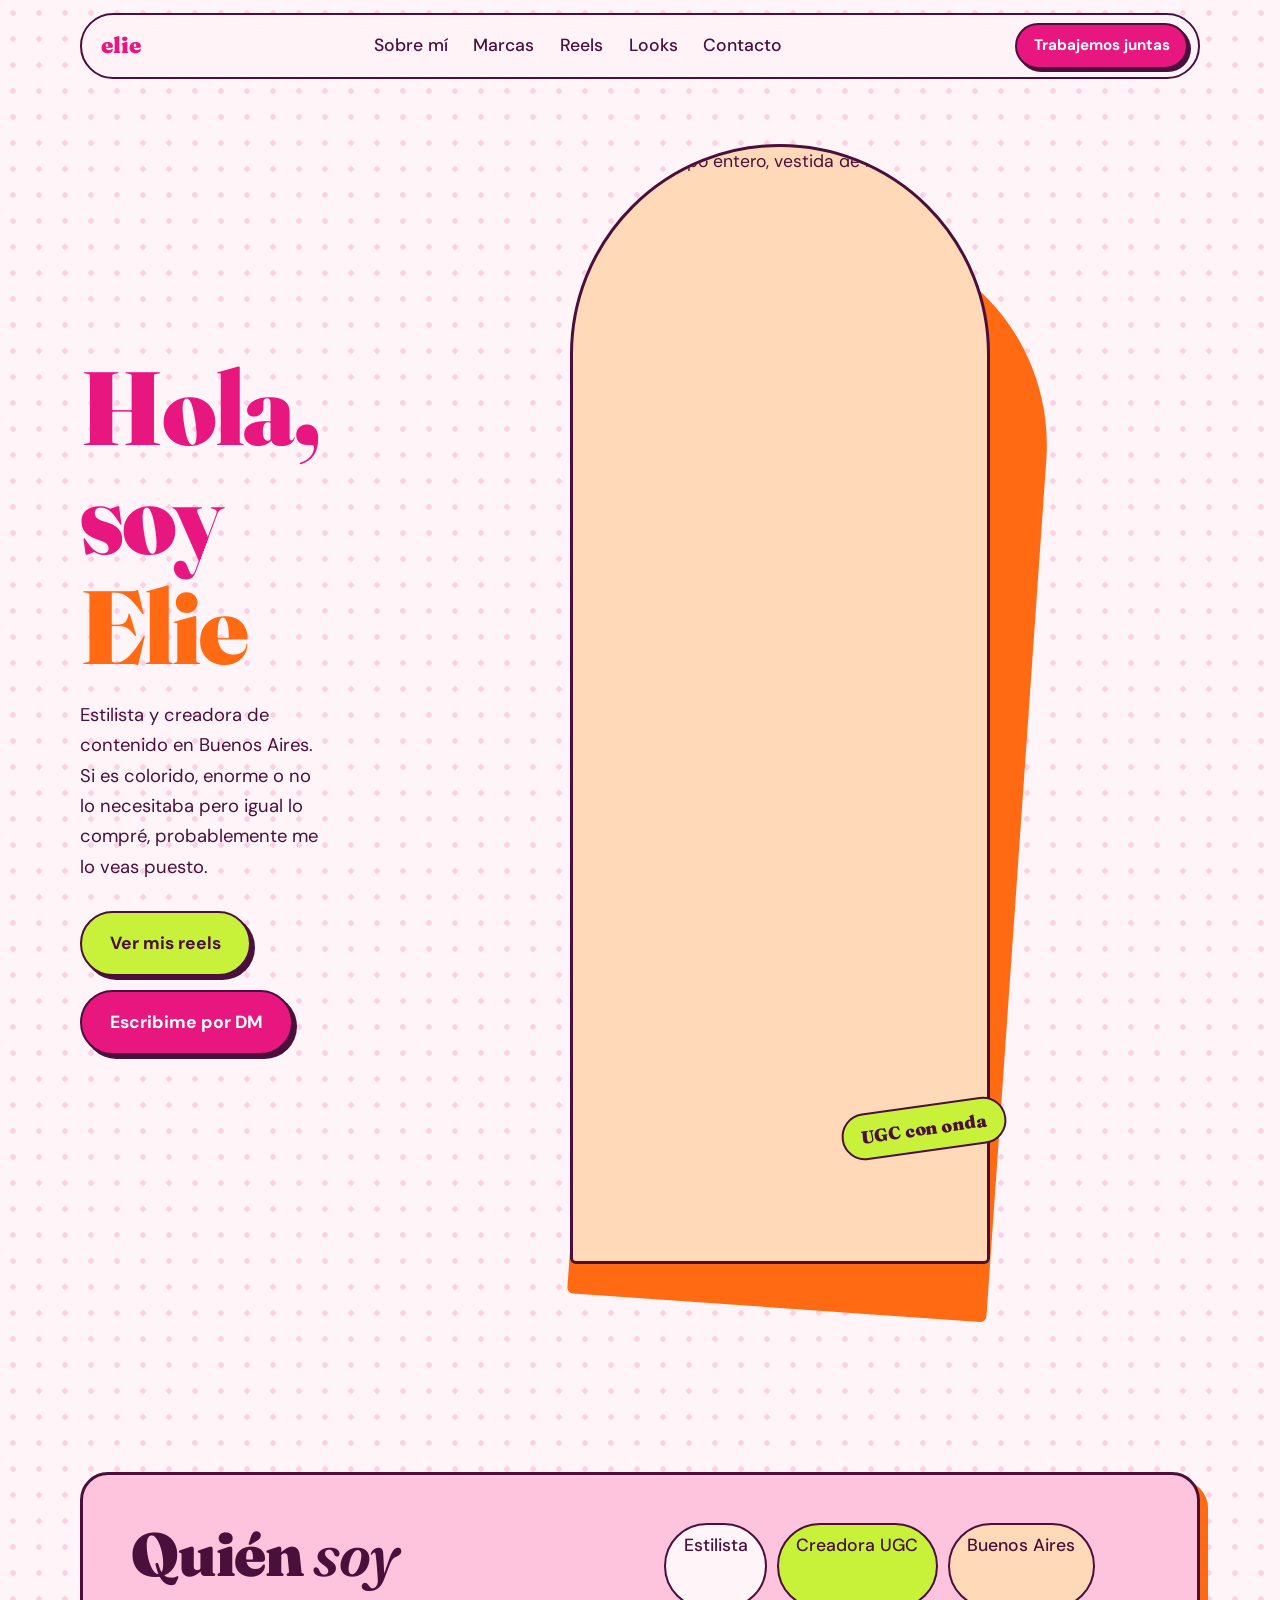
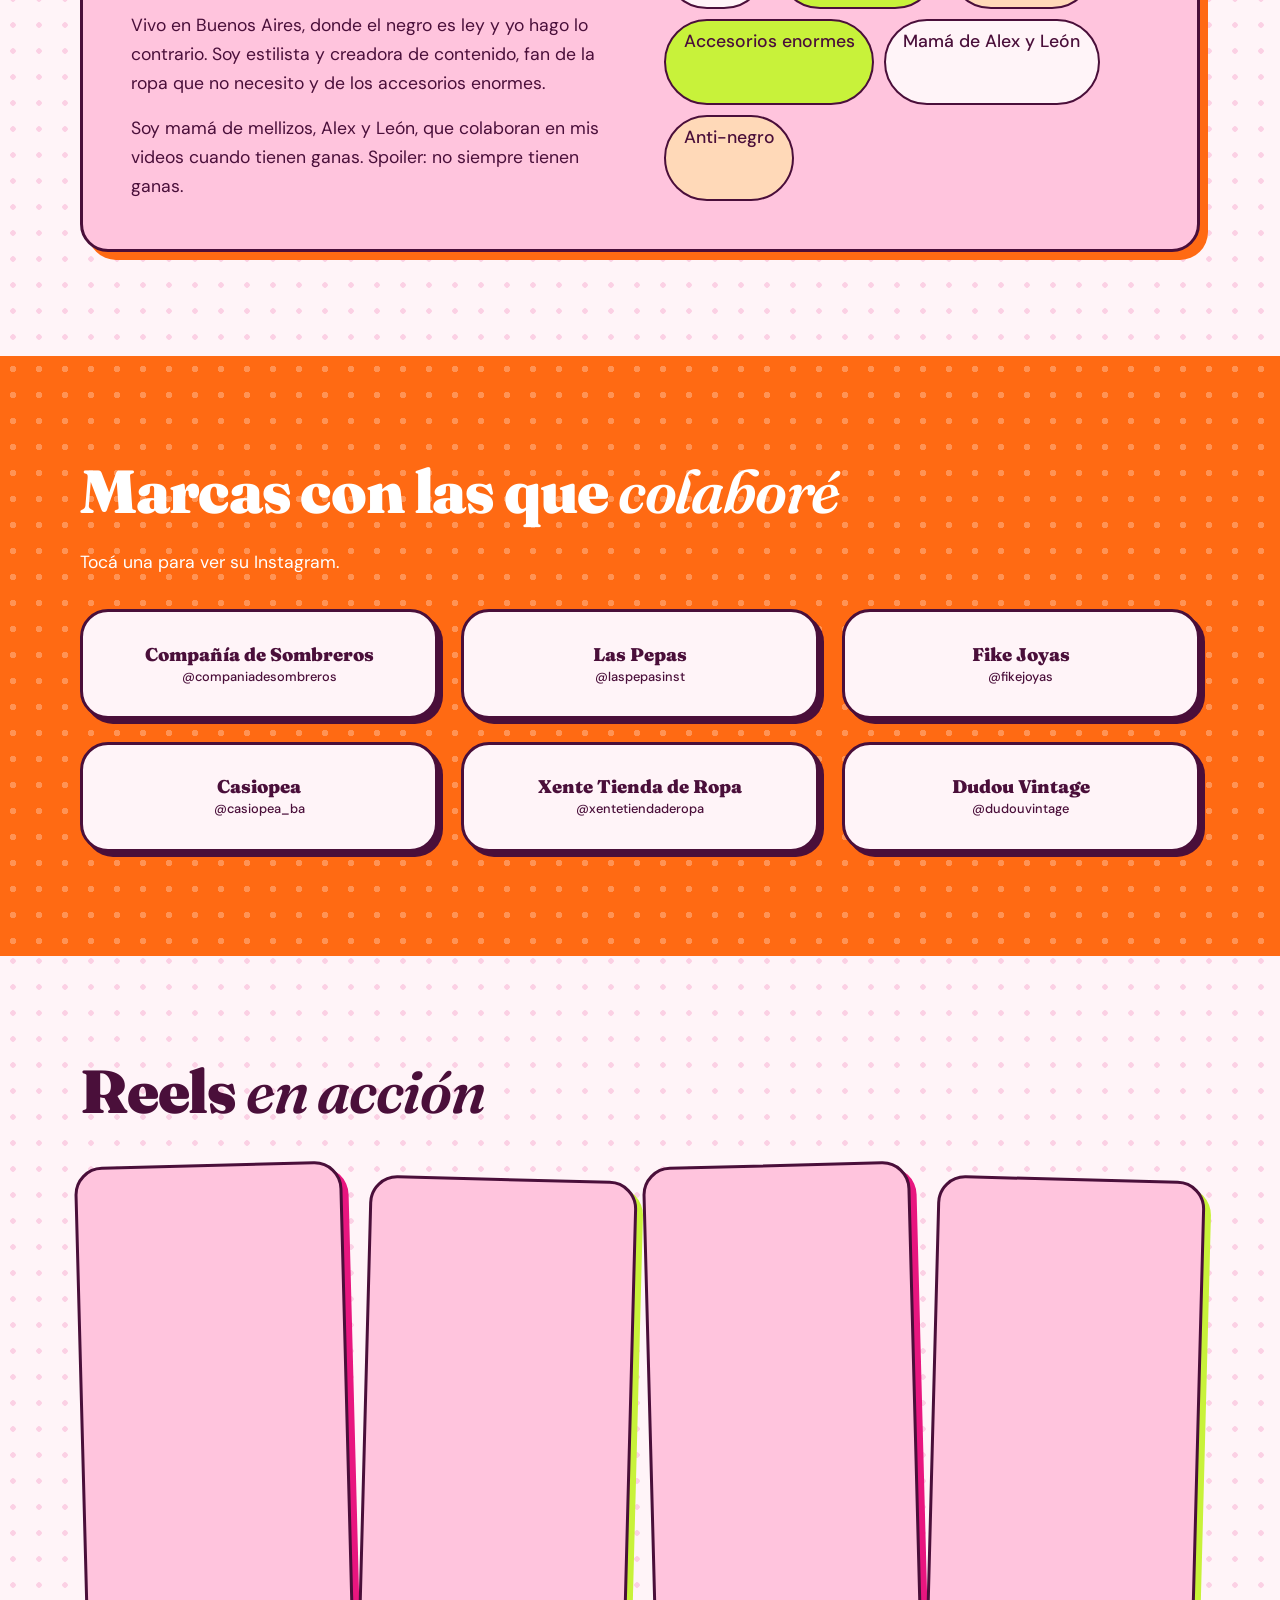
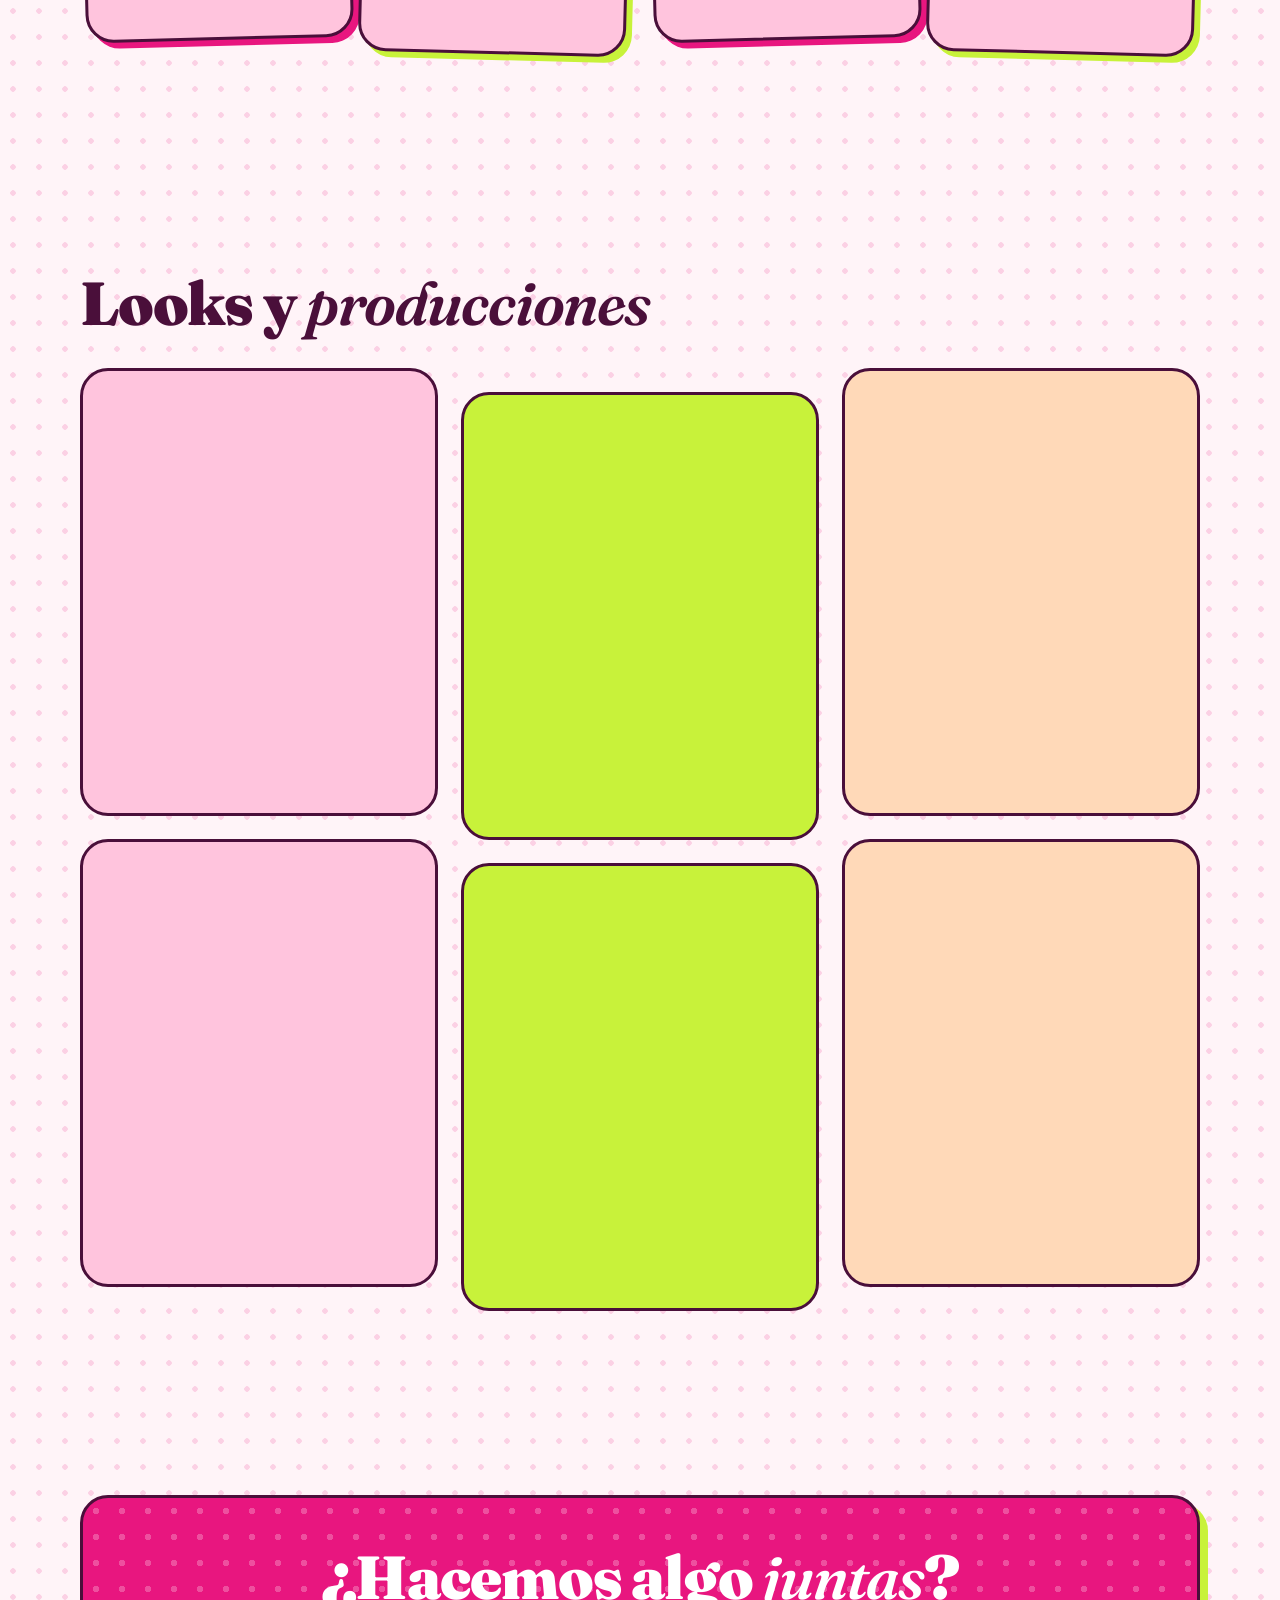
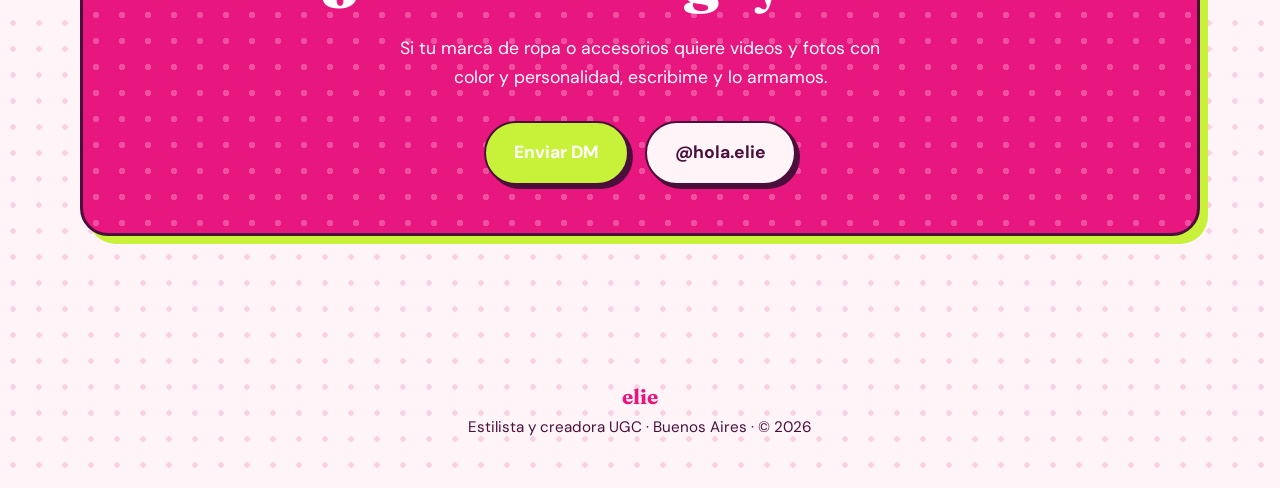
==== commit 0028cd6c: "Update index.html" ====
--- a/index.html
+++ b/index.html
@@ -1,516 +1,342 @@
 <!DOCTYPE html>
 <html lang="es">
 <head>
-    <meta charset="UTF-8">
-    <meta name="viewport" content="width=device-width, initial-scale=1.0">
-    <title>CORINA VILLANUEVA | Freelance Portfolio</title>
-    <!-- Google Fonts / Tipografías Geométricas de apoyo -->
-    <link href="https://fonts.googleapis.com/css2?family=Plus+Jakarta+Sans:wght@450;600;700&display=swap" rel="stylesheet">
-    <!-- FontAwesome for icons -->
-    <link rel="stylesheet" href="https://cdnjs.cloudflare.com/ajax/libs/font-awesome/6.4.0/css/all.min.css">
-
-    <style>
-        :root {
-            --bg-color: #FFE083;          /* Amarillo pálido - fondo principal */
-            --surface-color: #C1A2E3;     /* Morado claro - bloques de contenido */
-            --text-primary: #796193;      /* Morado oscuro - textos y logotipos */
-            --accent-yellow: #FFC926;     /* Amarillo vibrante - detalles, sol, CTA */
-            --border-color: rgba(121, 97, 147, 0.2);
-            --transition: all 0.4s cubic-bezier(0.16, 1, 0.3, 1);
-        }
-
-        html {
-            scroll-behavior: smooth;
-        }
-
-        * {
-            margin: 0;
-            padding: 0;
-            box-sizing: border-box;
-        }
-
-        ::selection {
-            background-color: var(--text-primary);
-            color: var(--bg-color);
-        }
-
-        body {
-            background-color: var(--bg-color);
-            color: var(--text-primary);
-            font-family: 'Plus Jakarta Sans', sans-serif;
-            font-weight: 450;
-            line-height: 1.6;
-            overflow-x: hidden;
-        }
-
-        /* Patrón de puntos morados sobre amarillo pálido (Hero) */
-        .dotted-bg-purple {
-            background-color: var(--bg-color);
-            background-image: radial-gradient(var(--text-primary) 1.2px, transparent 1.2px);
-            background-size: 24px 24px;
-        }
-
-        /* Patrón de puntos morados pequeños (Moodboard izq) */
-        .dotted-box-purple {
-            background-color: var(--surface-color);
-            background-image: radial-gradient(var(--text-primary) 1px, transparent 1px);
-            background-size: 14px 14px;
-        }
-
-        /* Patrón de puntos amarillos pequeños (Moodboard der) */
-        .dotted-box-yellow {
-            background-color: var(--surface-color);
-            background-image: radial-gradient(var(--accent-yellow) 1.2px, transparent 1.2px);
-            background-size: 14px 14px;
-        }
-
-        /* Layout & Navigation Base */
-        header {
-            position: fixed;
-            top: 0;
-            left: 0;
-            width: 100%;
-            display: flex;
-            justify-content: space-between;
-            align-items: center;
-            padding: 1.2rem 5%;
-            background: rgba(255, 224, 131, 0.88);
-            backdrop-filter: blur(12px);
-            z-index: 1000;
-            border-bottom: 1px solid var(--border-color);
-        }
-
-        .logo-nav {
-            font-family: 'Plus Jakarta Sans', sans-serif;
-            font-size: 1.1rem;
-            letter-spacing: 0.15em;
-            text-transform: uppercase;
-            font-weight: 700;
-            color: var(--text-primary);
-            text-decoration: none;
-        }
-
-        .nav-links {
-            display: flex;
-            gap: 2rem;
-            list-style: none;
-            align-items: center;
-        }
-
-        .nav-links a {
-            text-decoration: none;
-            color: var(--text-primary);
-            font-size: 0.85rem;
-            letter-spacing: 0.1em;
-            text-transform: uppercase;
-            font-weight: 600;
-            transition: var(--transition);
-        }
-
-        .nav-links a:hover {
-            opacity: 0.7;
-        }
-
-        .btn-cta {
-            background-color: var(--text-primary);
-            color: var(--bg-color);
-            padding: 0.6rem 1.4rem;
-            border-radius: 50px;
-            text-decoration: none;
-            font-size: 0.8rem;
-            letter-spacing: 0.08em;
-            text-transform: uppercase;
-            font-weight: 600;
-            transition: var(--transition);
-            display: inline-block;
-        }
-
-        .btn-cta:hover {
-            background-color: var(--accent-yellow);
-            color: var(--text-primary);
-            transform: translateY(-2px);
-        }
-
-        .mobile-menu-toggle {
-            display: none;
-            background: none;
-            border: none;
-            font-size: 1.4rem;
-            color: var(--text-primary);
-            cursor: pointer;
-        }
-
-        /* Hero / Logotipo Principal Section */
-        .hero-section {
-            min-height: 90vh;
-            padding: 9rem 5% 5rem 5%;
-            display: flex;
-            flex-direction: column;
-            align-items: center;
-            justify-content: center;
-            text-align: center;
-        }
-
-        .main-logo-container {
-            position: relative;
-            display: inline-block;
-            margin-bottom: 0.5rem;
-        }
-
-        .flower-icon {
-            color: var(--accent-yellow);
-            font-size: 3.5rem;
-            display: block;
-            margin: 0 auto -0.8rem auto;
-            filter: drop-shadow(0 2px 4px rgba(121, 97, 147, 0.15));
-        }
-
-        .main-logo-title {
-            font-family: Georgia, 'Times New Roman', serif; /* Simula cursiva audaz/ornamentada estilo TT Hazelnuts */
-            font-style: italic;
-            font-weight: 700;
-            font-size: clamp(4rem, 10vw, 7.5rem);
-            color: var(--text-primary);
-            line-height: 1;
-            letter-spacing: -0.02em;
-        }
-
-        .sub-subtitle {
-            font-size: clamp(0.9rem, 2vw, 1.2rem);
-            letter-spacing: 0.3em;
-            text-transform: uppercase;
-            color: var(--text-primary);
-            font-weight: 600;
-            margin-top: 0.5rem;
-        }
-
-        /* Área de Llamada a la Acción (CTA) en dos columnas inferiores */
-        .cta-split-section {
-            max-width: 1300px;
-            margin: 2rem auto;
-            padding: 0 5%;
-        }
-
-        .cta-grid {
-            display: grid;
-            grid-template-columns: 1fr 1fr;
-            min-height: 480px;
-            border-radius: 24px;
-            overflow: hidden;
-            box-shadow: 0 15px 35px rgba(121, 97, 147, 0.12);
-        }
-
-        /* Columna Izquierda (Amarillo vibrante / CTA) */
-        .cta-col-left {
-            background-color: var(--accent-yellow);
-            display: flex;
-            flex-direction: column;
-            align-items: center;
-            justify-content: center;
-            padding: 4rem 2rem;
-            text-align: center;
-            position: relative;
-        }
-
-        /* Columna Derecha (Morado claro) */
-        .cta-col-right {
-            background-color: var(--surface-color);
-            display: flex;
-            flex-direction: column;
-            align-items: center;
-            justify-content: center;
-            padding: 4rem 2rem;
-            text-align: center;
-            position: relative;
-        }
-
-        /* Logotipos circulares secundarios simulados con CSS SVG/Rotación de texto */
-        .badge-circle-wrapper {
-            position: relative;
-            width: 190px;
-            height: 190px;
-            display: flex;
-            align-items: center;
-            justify-content: center;
-            margin-bottom: 2rem;
-        }
-
-        .badge-center-c {
-            font-family: Georgia, serif;
-            font-size: 5.5rem;
-            font-style: italic;
-            font-weight: bold;
-            color: var(--text-primary);
-            line-height: 0;
-            z-index: 2;
-        }
-
-        .badge-circle-right .badge-center-c {
-            color: var(--bg-color);
-        }
-
-        .rotating-text-svg {
-            position: absolute;
-            width: 100%;
-            height: 100%;
-            animation: rotateBadge 18s linear infinite;
-        }
-
-        .rotating-text-svg text {
-            font-family: 'Plus Jakarta Sans', sans-serif;
-            font-size: 11.5px;
-            font-weight: 700;
-            letter-spacing: 2.2px;
-            text-transform: uppercase;
-            fill: var(--text-primary);
-        }
-
-        .badge-circle-right .rotating-text-svg text {
-            fill: var(--text-primary);
-        }
-
-        @keyframes rotateBadge {
-            from { transform: rotate(0deg); }
-            to { transform: rotate(360deg); }
-        }
-
-        .badge-label-action {
-            font-size: 0.85rem;
-            letter-spacing: 0.15em;
-            text-transform: uppercase;
-            font-weight: 700;
-            color: var(--text-primary);
-            margin-bottom: 1rem;
-        }
-
-        /* Gráficos de Soporte (Sección 'Moodboard') */
-        .moodboard-section {
-            max-width: 1300px;
-            margin: 6rem auto 4rem auto;
-            padding: 0 5%;
-        }
-
-        .moodboard-header {
-            text-align: center;
-            margin-bottom: 3rem;
-            font-size: 0.85rem;
-            letter-spacing: 0.25em;
-            text-transform: uppercase;
-            color: var(--text-primary);
-            font-weight: 700;
-        }
-
-        .moodboard-grid {
-            display: grid;
-            grid-template-columns: 1fr 1.6fr 1fr;
-            gap: 2rem;
-            align-items: stretch;
-            min-height: 240px;
-        }
-
-        .moodboard-card {
-            border-radius: 18px;
-            overflow: hidden;
-            display: flex;
-            align-items: center;
-            justify-content: center;
-            min-height: 220px;
-        }
-
-        /* Gran sol amarillo estilizado en el centro */
-        .giant-sun-container {
-            background-color: var(--surface-color);
-            display: flex;
-            align-items: flex-end;
-            justify-content: center;
-            overflow: hidden;
-            position: relative;
-        }
-
-        .giant-sun {
-            width: 100%;
-            height: 180px;
-            color: var(--accent-yellow);
-        }
-
-        /* Footer */
-        footer {
-            padding: 3rem 5%;
-            display: flex;
-            justify-content: space-between;
-            align-items: center;
-            font-size: 0.8rem;
-            color: var(--text-primary);
-            font-weight: 600;
-            max-width: 1300px;
-            margin: 0 auto;
-            border-top: 1px solid var(--border-color);
-            flex-wrap: wrap;
-            gap: 1.5rem;
-        }
-
-        .footer-socials {
-            display: flex;
-            gap: 1.5rem;
-        }
-
-        .footer-socials a {
-            color: var(--text-primary);
-            text-decoration: none;
-            font-size: 1.1rem;
-            transition: var(--transition);
-        }
-
-        .footer-socials a:hover {
-            opacity: 0.6;
-        }
-
-        /* Responsive */
-        @media(max-width: 900px) {
-            .mobile-menu-toggle {
-                display: block;
-            }
-
-            .nav-links {
-                position: fixed;
-                top: 73px;
-                left: 0;
-                width: 100%;
-                background: var(--bg-color);
-                flex-direction: column;
-                padding: 2rem 0;
-                border-bottom: 1px solid var(--border-color);
-                transform: translateY(-150%);
-                opacity: 0;
-                transition: var(--transition);
-                pointer-events: none;
-            }
-
-            .nav-links.active {
-                transform: translateY(0);
-                opacity: 1;
-                pointer-events: auto;
-            }
-
-            .cta-grid {
-                grid-template-columns: 1fr;
-            }
-
-            .moodboard-grid {
-                grid-template-columns: 1fr;
-            }
-        }
-    </style>
+<meta charset="utf-8">
+<meta name="viewport" content="width=device-width, initial-scale=1, viewport-fit=cover">
+<title>Elie · Estilista y creadora de contenido UGC · Buenos Aires</title>
+<meta name="description" content="Portfolio UGC de Elie: estilista y creadora de contenido en Buenos Aires. Reels y fotos para marcas de indumentaria y accesorios.">
+
+<!-- Tipografías: Fraunces (serif editorial con carácter) + DM Sans (legible en celular) -->
+<link rel="preconnect" href="https://fonts.googleapis.com">
+<link rel="preconnect" href="https://fonts.gstatic.com" crossorigin>
+<link href="https://fonts.googleapis.com/css2?family=DM+Sans:wght@400;500;700&family=Fraunces:ital,opsz,wght@0,9..144,600;0,9..144,900;1,9..144,600&display=swap" rel="stylesheet">
+
+<style>
+/* ============ 1. VARIABLES (paleta sin negro) ============ */
+:root{
+  --naranja:#FF6A13;
+  --fucsia:#E8167F;
+  --lima:#C8F23A;
+  --rosa:#FFC4DD;
+  --durazno:#FFD9B8;
+  --fondo:#FFF4F8;        /* rosa muy claro */
+  --tinta:#4A0F3A;        /* ciruela profundo: reemplaza al negro */
+  --serif:'Fraunces',Georgia,serif;
+  --sans:'DM Sans',system-ui,sans-serif;
+  --radio:28px;
+  --max:1120px;
+}
+
+/* ============ 2. BASE ============ */
+*,*::before,*::after{box-sizing:border-box;margin:0}
+html{scroll-behavior:smooth;scroll-padding-top:90px}
+body{
+  font-family:var(--sans);font-size:1.05rem;line-height:1.65;color:var(--tinta);
+  background-color:var(--fondo);
+  /* Polka dots sutiles en todo el sitio */
+  background-image:radial-gradient(rgba(232,22,127,.16) 2.5px,transparent 3px);
+  background-size:26px 26px;
+  overflow-x:hidden;
+}
+img,video{display:block;max-width:100%}
+a{color:inherit}
+h1,h2,h3{font-family:var(--serif);line-height:1.05;font-weight:900;letter-spacing:-.02em}
+h2{font-size:clamp(2.2rem,7vw,3.8rem);margin-bottom:.4em}
+em{font-style:italic;font-weight:600}
+:focus-visible{outline:3px solid var(--fucsia);outline-offset:3px}
+.wrap{width:min(100% - 2.5rem,var(--max));margin-inline:auto}
+section{padding:4.5rem 0}
+
+/* Botones */
+.btn{
+  display:inline-block;text-decoration:none;font-weight:700;
+  padding:.9em 1.6em;border-radius:999px;border:2.5px solid var(--tinta);
+  background:var(--lima);box-shadow:4px 4px 0 var(--tinta);
+  transition:transform .15s,box-shadow .15s;
+}
+.btn:hover{transform:translate(2px,2px);box-shadow:2px 2px 0 var(--tinta)}
+.btn.fucsia{background:var(--fucsia);color:#fff}
+
+/* ============ 3. HEADER FLOTANTE ============ */
+header{position:fixed;inset:0 0 auto 0;z-index:50;padding:.8rem 1rem;pointer-events:none}
+.nav{
+  pointer-events:auto;max-width:var(--max);margin-inline:auto;
+  display:flex;align-items:center;justify-content:space-between;gap:1rem;
+  background:rgba(255,244,248,.92);backdrop-filter:blur(8px);
+  border:2.5px solid var(--tinta);border-radius:999px;padding:.5rem .6rem .5rem 1.2rem;
+}
+.logo{font-family:var(--serif);font-weight:900;font-size:1.4rem;text-decoration:none;color:var(--fucsia)}
+.nav ul{display:none;list-style:none;padding:0;gap:1.6rem}
+.nav ul a{text-decoration:none;font-weight:500}
+.nav ul a:hover{color:var(--fucsia)}
+.nav .btn{padding:.55em 1.1em;font-size:.95rem;box-shadow:3px 3px 0 var(--tinta)}
+/* Menú móvil: se abre con el botón ☰ */
+.burger{display:inline-grid;place-items:center;width:42px;height:42px;border-radius:50%;
+  border:2.5px solid var(--tinta);background:var(--rosa);font-size:1.2rem;cursor:pointer;color:var(--tinta)}
+.nav-actions{display:flex;gap:.5rem;align-items:center}
+.nav.abierto ul{
+  display:flex;flex-direction:column;position:absolute;left:1rem;right:1rem;top:4.6rem;
+  background:var(--fondo);border:2.5px solid var(--tinta);border-radius:var(--radio);padding:1.2rem 1.5rem;gap:1rem;
+}
+
+/* ============ 4. HERO ============ */
+.hero{padding-top:7rem;overflow:hidden}
+.hero .wrap{display:grid;gap:2.5rem;align-items:center}
+.hero h1{font-size:clamp(3rem,13vw,6.5rem);color:var(--fucsia)}
+.hero h1 span{color:var(--naranja)}
+.hero p{max-width:34ch;margin:1.2rem 0 1.8rem;font-size:1.15rem}
+.hero .acciones{display:flex;flex-wrap:wrap;gap:.9rem}
+.foto-hero{position:relative;justify-self:center;width:min(86%,420px)}
+.foto-hero::before{ /* arco naranja detrás de la foto */
+  content:"";position:absolute;inset:8% -8% -4% 8%;background:var(--naranja);
+  border-radius:999px 999px var(--radio) var(--radio);transform:rotate(4deg);
+}
+.foto-hero img{
+  position:relative;width:100%;aspect-ratio:3/4;object-fit:cover;object-position:top;
+  border:3px solid var(--tinta);border-radius:999px 999px var(--radio) var(--radio);
+  background:var(--durazno);
+}
+.sticker{
+  position:absolute;z-index:2;right:-4%;bottom:10%;background:var(--lima);
+  border:2.5px solid var(--tinta);border-radius:999px;padding:.4em 1em;
+  font-family:var(--serif);font-weight:900;transform:rotate(-8deg);
+}
+
+/* ============ 5. SOBRE MÍ ============ */
+.sobre .caja{
+  background:var(--rosa);border:3px solid var(--tinta);border-radius:var(--radio);
+  padding:2rem 1.5rem;display:grid;gap:1.5rem;box-shadow:8px 8px 0 var(--naranja);
+}
+.sobre ul{list-style:none;padding:0;display:flex;flex-wrap:wrap;gap:.6rem}
+.sobre li{background:var(--fondo);border:2px solid var(--tinta);border-radius:999px;padding:.35em 1em;font-weight:500}
+.sobre li:nth-child(2n){background:var(--lima)}
+.sobre li:nth-child(3n){background:var(--durazno)}
+
+/* ============ 6. MARCAS ============ */
+.marcas{background:var(--naranja);color:#fff;
+  background-image:radial-gradient(rgba(255,255,255,.28) 3px,transparent 3.5px);background-size:26px 26px}
+.marcas h2{color:#fff}
+.grid-marcas{display:grid;grid-template-columns:repeat(2,1fr);gap:1rem;margin-top:2rem}
+.marca{
+  display:grid;place-items:center;text-align:center;min-height:110px;padding:1rem;
+  background:var(--fondo);color:var(--tinta);text-decoration:none;
+  font-family:var(--serif);font-weight:900;font-size:1.15rem;line-height:1.15;
+  border:3px solid var(--tinta);border-radius:var(--radio);box-shadow:5px 5px 0 var(--tinta);
+  transition:transform .2s,background .2s;
+}
+.marca small{display:block;font-family:var(--sans);font-weight:500;font-size:.8rem;margin-top:.3rem}
+.marca:hover{background:var(--lima);transform:rotate(-2deg) translateY(-3px)}
+
+/* ============ 7. REELS ============ */
+/* Móvil: carrusel horizontal con snap. Escritorio: grilla de 4 columnas */
+.reels{display:flex;gap:1rem;overflow-x:auto;scroll-snap-type:x mandatory;
+  padding:1rem .5rem 1.5rem;margin-inline:-1.25rem;padding-inline:1.25rem;scrollbar-width:none}
+.reels::-webkit-scrollbar{display:none}
+.reel{
+  flex:0 0 68%;scroll-snap-align:center;aspect-ratio:9/16;overflow:hidden;
+  border:3px solid var(--tinta);border-radius:var(--radio);background:var(--rosa);
+  box-shadow:6px 6px 0 var(--fucsia);
+}
+.reel:nth-child(even){box-shadow:6px 6px 0 var(--lima)}
+.reel video{width:100%;height:100%;object-fit:cover}
+.pista{font-size:.9rem;font-weight:500}
+
+/* ============ 8. FOTOS / LOOKS ============ */
+.grid-fotos{display:grid;grid-template-columns:repeat(2,1fr);gap:.9rem;margin-top:2rem}
+.foto{
+  overflow:hidden;border:3px solid var(--tinta);border-radius:var(--radio);
+  aspect-ratio:4/5;background:var(--durazno);
+}
+.foto:nth-child(3n+1){background:var(--rosa)}
+.foto:nth-child(3n+2){background:var(--lima)}
+.foto img{width:100%;height:100%;object-fit:cover;transition:transform .5s ease}
+.foto:hover img{transform:scale(1.07) rotate(1.5deg)} /* zoom + giro leve */
+
+/* ============ 9. CONTACTO ============ */
+.contacto .caja{
+  text-align:center;background:var(--fucsia);color:#fff;border:3px solid var(--tinta);
+  border-radius:var(--radio);padding:3rem 1.5rem;box-shadow:8px 8px 0 var(--lima);
+  background-image:radial-gradient(rgba(255,255,255,.25) 3px,transparent 3.5px);background-size:26px 26px;
+}
+.contacto p{max-width:42ch;margin:0 auto 1.8rem}
+.contacto .acciones{display:flex;flex-wrap:wrap;gap:1rem;justify-content:center}
+.contacto .btn.claro{background:var(--fondo);color:var(--tinta)}
+
+/* ============ 10. FOOTER ============ */
+footer{padding:2.5rem 0 3rem;text-align:center;font-size:.95rem}
+footer strong{font-family:var(--serif);font-size:1.3rem;color:var(--fucsia)}
+
+/* ============ 11. ESCRITORIO ============ */
+@media (min-width:820px){
+  body{font-size:1.1rem}
+  section{padding:6.5rem 0}
+  .burger{display:none}
+  .nav ul{display:flex}
+  .hero{padding-top:9rem}
+  .hero .wrap{grid-template-columns:1.1fr .9fr}
+  .sobre .caja{grid-template-columns:1fr 1fr;padding:3rem;gap:3rem}
+  .grid-marcas{grid-template-columns:repeat(3,1fr);gap:1.4rem}
+  .reels{display:grid;grid-template-columns:repeat(4,1fr);overflow:visible;margin-inline:0;padding-inline:0}
+  .reel{flex:none}
+  .reel:nth-child(odd){transform:rotate(-1.5deg)}
+  .reel:nth-child(even){transform:rotate(1.5deg) translateY(14px)}
+  .pista{display:none}
+  .grid-fotos{grid-template-columns:repeat(3,1fr);gap:1.4rem}
+  .foto:nth-child(3n+2){transform:translateY(24px)}
+}
+
+/* Respeto a quienes prefieren menos movimiento */
+@media (prefers-reduced-motion:reduce){
+  *{transition:none!important;scroll-behavior:auto!important}
+}
+</style>
 </head>
-<body class="dotted-bg-purple">
-
-    <!-- Header -->
-    <header>
-        <a href="#" class="logo-nav">Corina V.</a>
-        <button class="mobile-menu-toggle" aria-label="Abrir menú" id="menuToggle">
-            <i class="fa-solid fa-bars"></i>
-        </button>
-        <ul class="nav-links" id="navLinks">
-            <li><a href="#hero" class="nav-close">Inicio</a></li>
-            <li><a href="#cta-area" class="nav-close">Servicios</a></li>
-            <li><a href="#moodboard" class="nav-close">Moodboard</a></li>
-            <li><a href="#cta-area" class="btn-cta nav-close">Contacto</a></li>
+
+<body>
+
+<!-- ============ HEADER / NAVEGACIÓN ============ -->
+<header>
+  <nav class="nav" id="nav" aria-label="Principal">
+    <a href="#inicio" class="logo">elie</a>
+    <ul id="menu">
+      <li><a href="#sobre-mi">Sobre mí</a></li>
+      <li><a href="#marcas">Marcas</a></li>
+      <li><a href="#reels">Reels</a></li>
+      <li><a href="#looks">Looks</a></li>
+      <li><a href="#contacto">Contacto</a></li>
+    </ul>
+    <div class="nav-actions">
+      <a class="btn fucsia" href="#contacto">Trabajemos juntas</a>
+      <button class="burger" id="burger" aria-label="Abrir menú" aria-expanded="false" aria-controls="menu">☰</button>
+    </div>
+  </nav>
+</header>
+
+<main id="inicio">
+
+  <!-- ============ HERO ============ -->
+  <section class="hero">
+    <div class="wrap">
+      <div>
+        <h1>Hola, soy <span>Elie</span></h1>
+        <p>Estilista y creadora de contenido en Buenos Aires. Si es colorido, enorme o no lo necesitaba pero igual lo compré, probablemente me lo veas puesto.</p>
+        <div class="acciones">
+          <a class="btn" href="#reels">Ver mis reels</a>
+          <a class="btn fucsia" href="https://ig.me/m/hola.elie" target="_blank" rel="noopener">Escribime por DM</a>
+        </div>
+      </div>
+      <div class="foto-hero">
+        <img src="foto_portada.png" alt="Elie, de cuerpo entero, vestida de naranja" width="840" height="1120">
+        <span class="sticker">UGC con onda</span>
+      </div>
+    </div>
+  </section>
+
+  <!-- ============ SOBRE MÍ ============ -->
+  <section class="sobre" id="sobre-mi">
+    <div class="wrap">
+      <div class="caja">
+        <div>
+          <h2>Quién <em>soy</em></h2>
+          <p>Vivo en Buenos Aires, donde el negro es ley y yo hago lo contrario. Soy estilista y creadora de contenido, fan de la ropa que no necesito y de los accesorios enormes.</p>
+          <p style="margin-top:1rem">Soy mamá de mellizos, Alex y León, que colaboran en mis videos cuando tienen ganas. Spoiler: no siempre tienen ganas.</p>
+        </div>
+        <ul aria-label="Lo que me define">
+          <li>Estilista</li><li>Creadora UGC</li><li>Buenos Aires</li>
+          <li>Accesorios enormes</li><li>Mamá de Alex y León</li><li>Anti-negro</li>
         </ul>
-    </header>
-
-    <!-- Hero Section / Logotipo Principal -->
-    <section id="hero" class="hero-section">
-        <div class="main-logo-container">
-            <i class="fa-solid fa-sun flower-icon"></i>
-            <h1 class="main-logo-title">corina</h1>
+      </div>
+    </div>
+  </section>
+
+  <!-- ============ MARCAS ============ -->
+  <section class="marcas" id="marcas">
+    <div class="wrap">
+      <h2>Marcas con las que <em>colaboré</em></h2>
+      <p>Tocá una para ver su Instagram.</p>
+      <div class="grid-marcas">
+        <a class="marca" href="https://www.instagram.com/companiadesombreros" target="_blank" rel="noopener"><span>Compañía de Sombreros<small>@companiadesombreros</small></span></a>
+        <a class="marca" href="https://www.instagram.com/laspepasinst" target="_blank" rel="noopener"><span>Las Pepas<small>@laspepasinst</small></span></a>
+        <a class="marca" href="https://www.instagram.com/fikejoyas" target="_blank" rel="noopener"><span>Fike Joyas<small>@fikejoyas</small></span></a>
+        <a class="marca" href="https://www.instagram.com/casiopea_ba" target="_blank" rel="noopener"><span>Casiopea<small>@casiopea_ba</small></span></a>
+        <a class="marca" href="https://www.instagram.com/xentetiendaderopa" target="_blank" rel="noopener"><span>Xente Tienda de Ropa<small>@xentetiendaderopa</small></span></a>
+        <a class="marca" href="https://www.instagram.com/dudouvintage" target="_blank" rel="noopener"><span>Dudou Vintage<small>@dudouvintage</small></span></a>
+      </div>
+    </div>
+  </section>
+
+  <!-- ============ REELS (video vertical, en loop) ============ -->
+  <section id="reels">
+    <div class="wrap">
+      <h2>Reels <em>en acción</em></h2>
+      <p class="pista">Deslizá para ver más →</p>
+      <div class="reels">
+        <!-- Para sumar más videos, copiá un bloque .reel y cambiá el nombre del archivo -->
+        <div class="reel"><video src="video_1.mp4" autoplay muted loop playsinline preload="metadata" aria-label="Reel 1"></video></div>
+        <div class="reel"><video src="video_2.mp4" autoplay muted loop playsinline preload="metadata" aria-label="Reel 2"></video></div>
+        <div class="reel"><video src="video_3.mp4" autoplay muted loop playsinline preload="metadata" aria-label="Reel 3"></video></div>
+        <div class="reel"><video src="video_4.mp4" autoplay muted loop playsinline preload="metadata" aria-label="Reel 4"></video></div>
+      </div>
+    </div>
+  </section>
+
+  <!-- ============ LOOKS Y PRODUCCIONES ============ -->
+  <section id="looks">
+    <div class="wrap">
+      <h2>Looks y <em>producciones</em></h2>
+      <div class="grid-fotos">
+        <!-- Para sumar más fotos, copiá un bloque .foto y cambiá el nombre del archivo -->
+        <figure class="foto"><img src="foto_1.jpg" alt="Look 1" loading="lazy"></figure>
+        <figure class="foto"><img src="foto_2.jpg" alt="Look 2" loading="lazy"></figure>
+        <figure class="foto"><img src="foto_3.jpg" alt="Look 3" loading="lazy"></figure>
+        <figure class="foto"><img src="foto_4.jpg" alt="Look 4" loading="lazy"></figure>
+        <figure class="foto"><img src="foto_5.jpg" alt="Look 5" loading="lazy"></figure>
+        <figure class="foto"><img src="foto_6.jpg" alt="Look 6" loading="lazy"></figure>
+      </div>
+    </div>
+  </section>
+
+  <!-- ============ CONTACTO ============ -->
+  <section class="contacto" id="contacto">
+    <div class="wrap">
+      <div class="caja">
+        <h2>¿Hacemos algo <em>juntas</em>?</h2>
+        <p>Si tu marca de ropa o accesorios quiere videos y fotos con color y personalidad, escribime y lo armamos.</p>
+        <div class="acciones">
+          <a class="btn" href="https://ig.me/m/hola.elie" target="_blank" rel="noopener">Enviar DM</a>
+          <a class="btn claro" href="https://www.instagram.com/hola.elie" target="_blank" rel="noopener">@hola.elie</a>
         </div>
-        <div class="sub-subtitle">CORINA VILLANUEVA</div>
-    </section>
-
-    <!-- Área de Llamada a la Acción (CTA) - 2 Columnas -->
-    <section id="cta-area" class="cta-split-section">
-        <div class="cta-grid">
-            <!-- Columna Izquierda (Amarillo) -->
-            <div class="cta-col-left">
-                <span class="badge-label-action">Proyectos Creativos</span>
-                <div class="badge-circle-wrapper">
-                    <span class="badge-center-c">C</span>
-                    <svg class="rotating-text-svg" viewBox="0 0 200 200">
-                        <path id="circlePath1" d="M 100, 100 m -75, 0 a 75,75 0 1,1 150,0 a 75,75 0 1,1 -150,0" fill="transparent"/>
-                        <text><textPath href="#circlePath1" startOffset="0%">CORINA VILLANUEVA • CORINA VILLANUEVA • </textPath></text>
-                    </svg>
-                </div>
-                <a href="mailto:hola@corinavillanueva.com" class="btn-cta">Hablemos</a>
-            </div>
-
-            <!-- Columna Derecha (Morado Claro) -->
-            <div class="cta-col-right" style="color: var(--text-primary);">
-                <span class="badge-label-action" style="color: var(--text-primary);">Disponibilidad</span>
-                <div class="badge-circle-wrapper badge-circle-right">
-                    <span class="badge-center-c">C</span>
-                    <svg class="rotating-text-svg" viewBox="0 0 200 200">
-                        <path id="circlePath2" d="M 100, 100 m -75, 0 a 75,75 0 1,1 150,0 a 75,75 0 1,1 -150,0" fill="transparent"/>
-                        <text><textPath href="#circlePath2" startOffset="0%">CORINA VILLANUEVA • FREELANCER • </textPath></text>
-                    </svg>
-                </div>
-                <a href="mailto:hola@corinavillanueva.com" class="btn-cta" style="background-color: var(--text-primary); color: var(--bg-color);">Colaboremos</a>
-            </div>
-        </div>
-    </section>
-
-    <!-- Gráficos de Soporte (Sección 'Moodboard') -->
-    <section id="moodboard" class="moodboard-section">
-        <div class="moodboard-header">MOODBOARD</div>
-        <div class="moodboard-grid">
-            <!-- Patrón de puntos morados pequeños a la izquierda -->
-            <div class="moodboard-card dotted-box-purple"></div>
-
-            <!-- Gran sol amarillo estilizado en el centro -->
-            <div class="moodboard-card giant-sun-container">
-                <svg class="giant-sun" viewBox="0 0 500 250" preserveAspectRatio="none">
-                    <path d="M 250, 250 L 15, 250 L 70, 115 Z" fill="#FFC926"/>
-                    <path d="M 250, 250 L 115, 250 L 140, 70 Z" fill="#FFC926"/>
-                    <path d="M 250, 250 L 210, 250 L 220, 20 Z" fill="#FFC926"/>
-                    <path d="M 250, 250 L 290, 250 L 280, 20 Z" fill="#FFC926"/>
-                    <path d="M 250, 250 L 385, 250 L 360, 70 Z" fill="#FFC926"/>
-                    <path d="M 250, 250 L 485, 250 L 430, 115 Z" fill="#FFC926"/>
-                    <path d="M 0, 250 L 500, 250 L 500, 230 L 0, 230 Z" fill="#FFC926"/>
-                </svg>
-            </div>
-
-            <!-- Patrón de puntos amarillos pequeños a la derecha -->
-            <div class="moodboard-card dotted-box-yellow"></div>
-        </div>
-    </section>
-
-    <!-- Footer -->
-    <footer>
-        <div>© 2026 CORINA VILLANUEVA. All rights reserved.</div>
-        <div class="footer-socials">
-            <a href="https://instagram.com" target="_blank" rel="noopener"><i class="fa-brands fa-instagram"></i></a>
-            <a href="https://behance.net" target="_blank" rel="noopener"><i class="fa-brands fa-behance"></i></a>
-            <a href="mailto:hola@corinavillanueva.com"><i class="fa-regular fa-envelope"></i></a>
-        </div>
-    </footer>
-
-    <script>
-        const toggle = document.getElementById('menuToggle');
-        const nav = document.getElementById('navLinks');
-        const links = document.querySelectorAll('.nav-close');
-        const icon = toggle.querySelector('i');
-
-        toggle.addEventListener('click', () => {
-            nav.classList.toggle('active');
-            const isOpen = nav.classList.contains('active');
-            icon.className = isOpen ? 'fa-solid fa-xmark' : 'fa-solid fa-bars';
-        });
-
-        links.forEach(link => {
-            link.addEventListener('click', () => {
-                nav.classList.remove('active');
-                icon.className = 'fa-solid fa-bars';
-            });
-        });
-    </script>
+      </div>
+    </div>
+  </section>
+
+</main>
+
+<!-- ============ FOOTER ============ -->
+<footer>
+  <div class="wrap">
+    <strong>elie</strong>
+    <p>Estilista y creadora UGC · Buenos Aires · © <span id="anio">2026</span></p>
+  </div>
+</footer>
+
+<script>
+  // Menú móvil
+  const nav = document.getElementById('nav');
+  const burger = document.getElementById('burger');
+  burger.addEventListener('click', () => {
+    const abierto = nav.classList.toggle('abierto');
+    burger.setAttribute('aria-expanded', abierto);
+  });
+  // Cierra el menú al elegir una sección
+  document.querySelectorAll('#menu a').forEach(a => a.addEventListener('click', () => {
+    nav.classList.remove('abierto'); burger.setAttribute('aria-expanded', false);
+  }));
+  // Año automático en el footer
+  document.getElementById('anio').textContent = new Date().getFullYear();
+  // Si una foto no existe todavía, se oculta y queda el color de fondo
+  document.querySelectorAll('.foto img, .foto-hero img').forEach(img =>
+    img.addEventListener('error', () => { img.style.opacity = 0; }));
+</script>
 </body>
 </html>
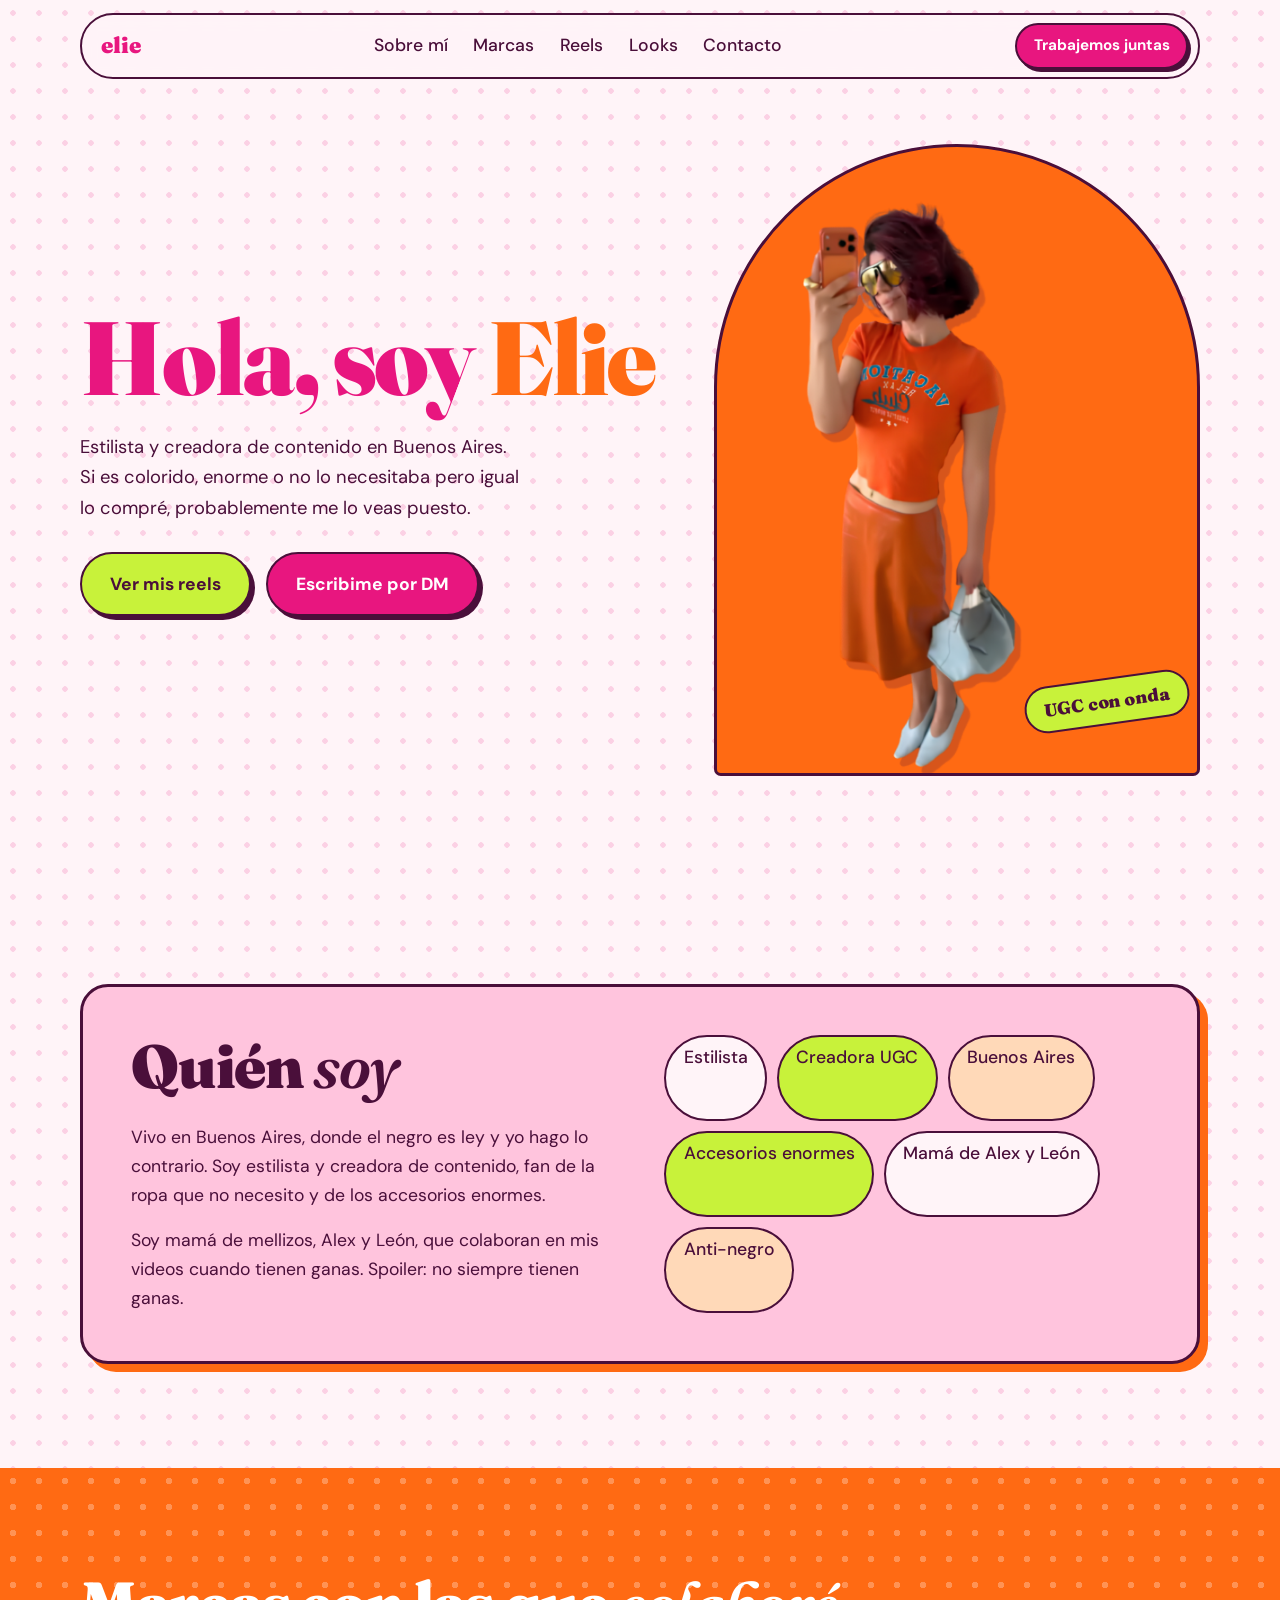
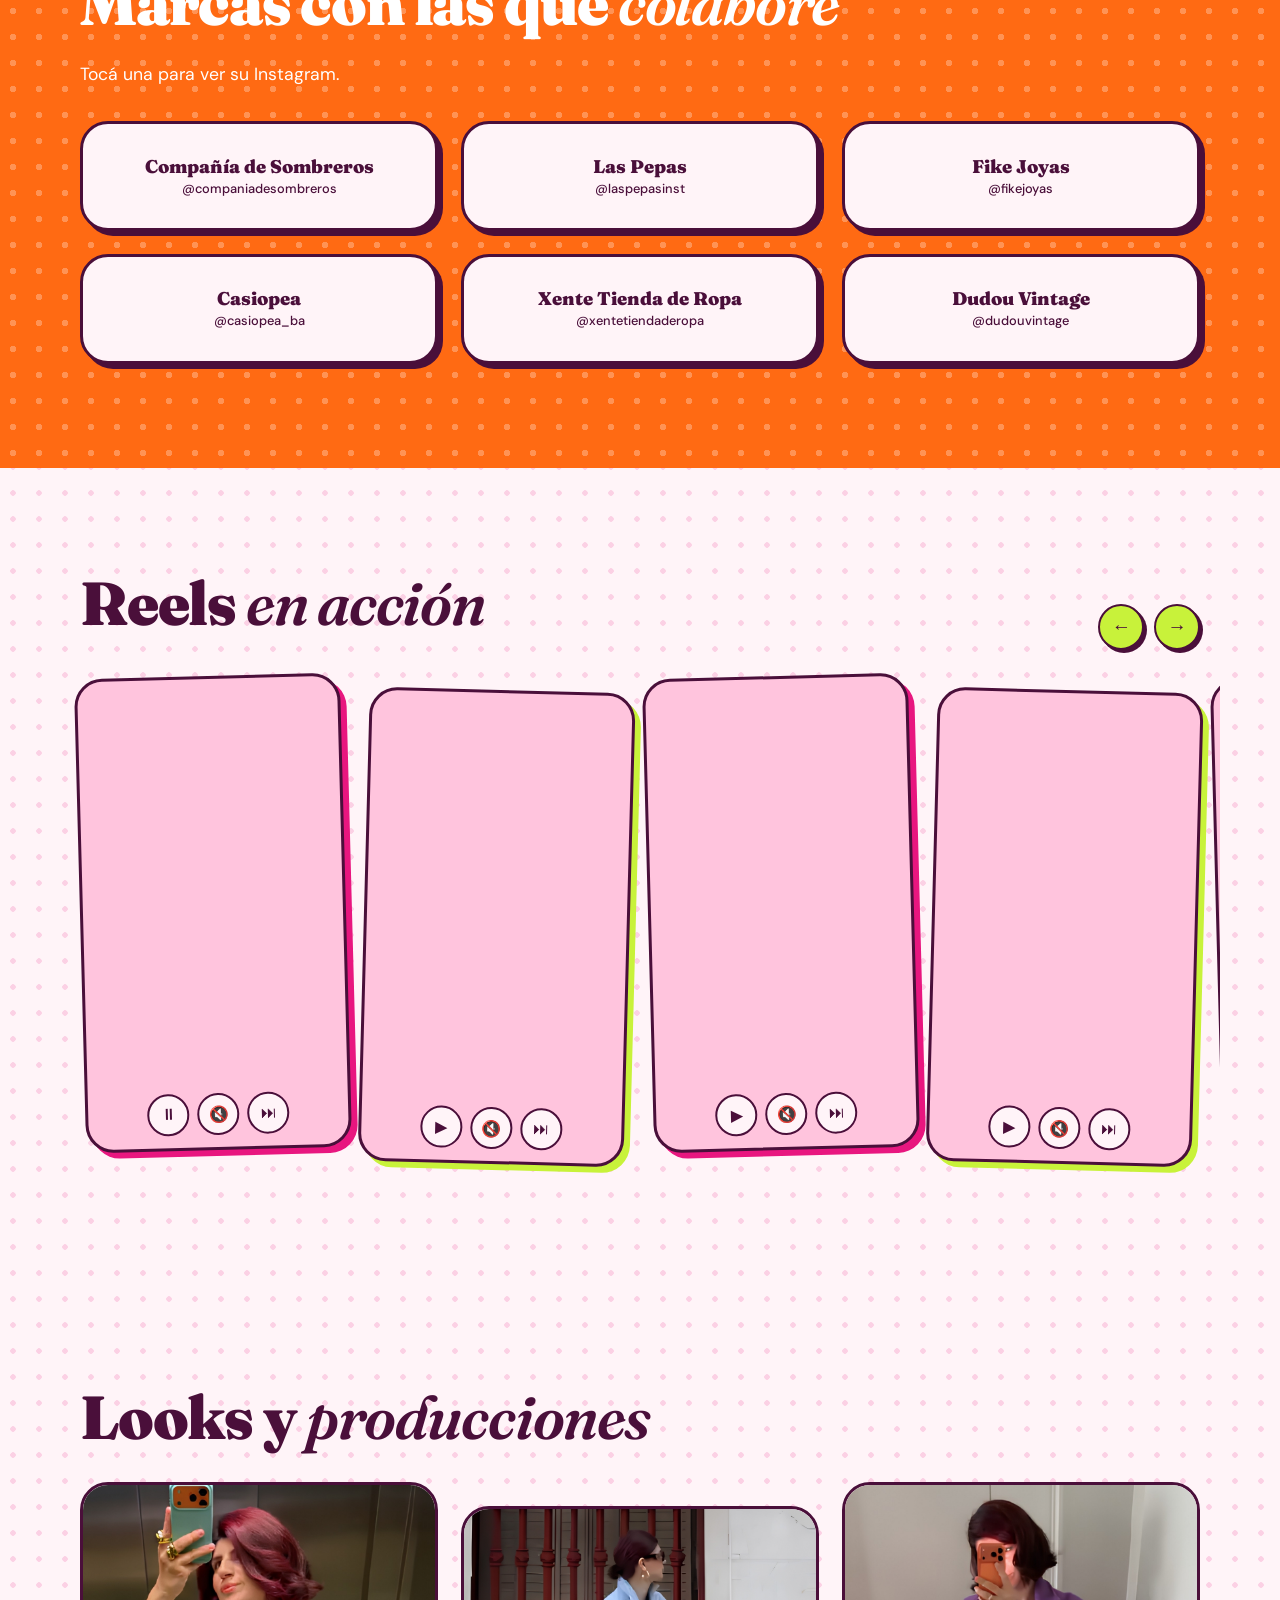
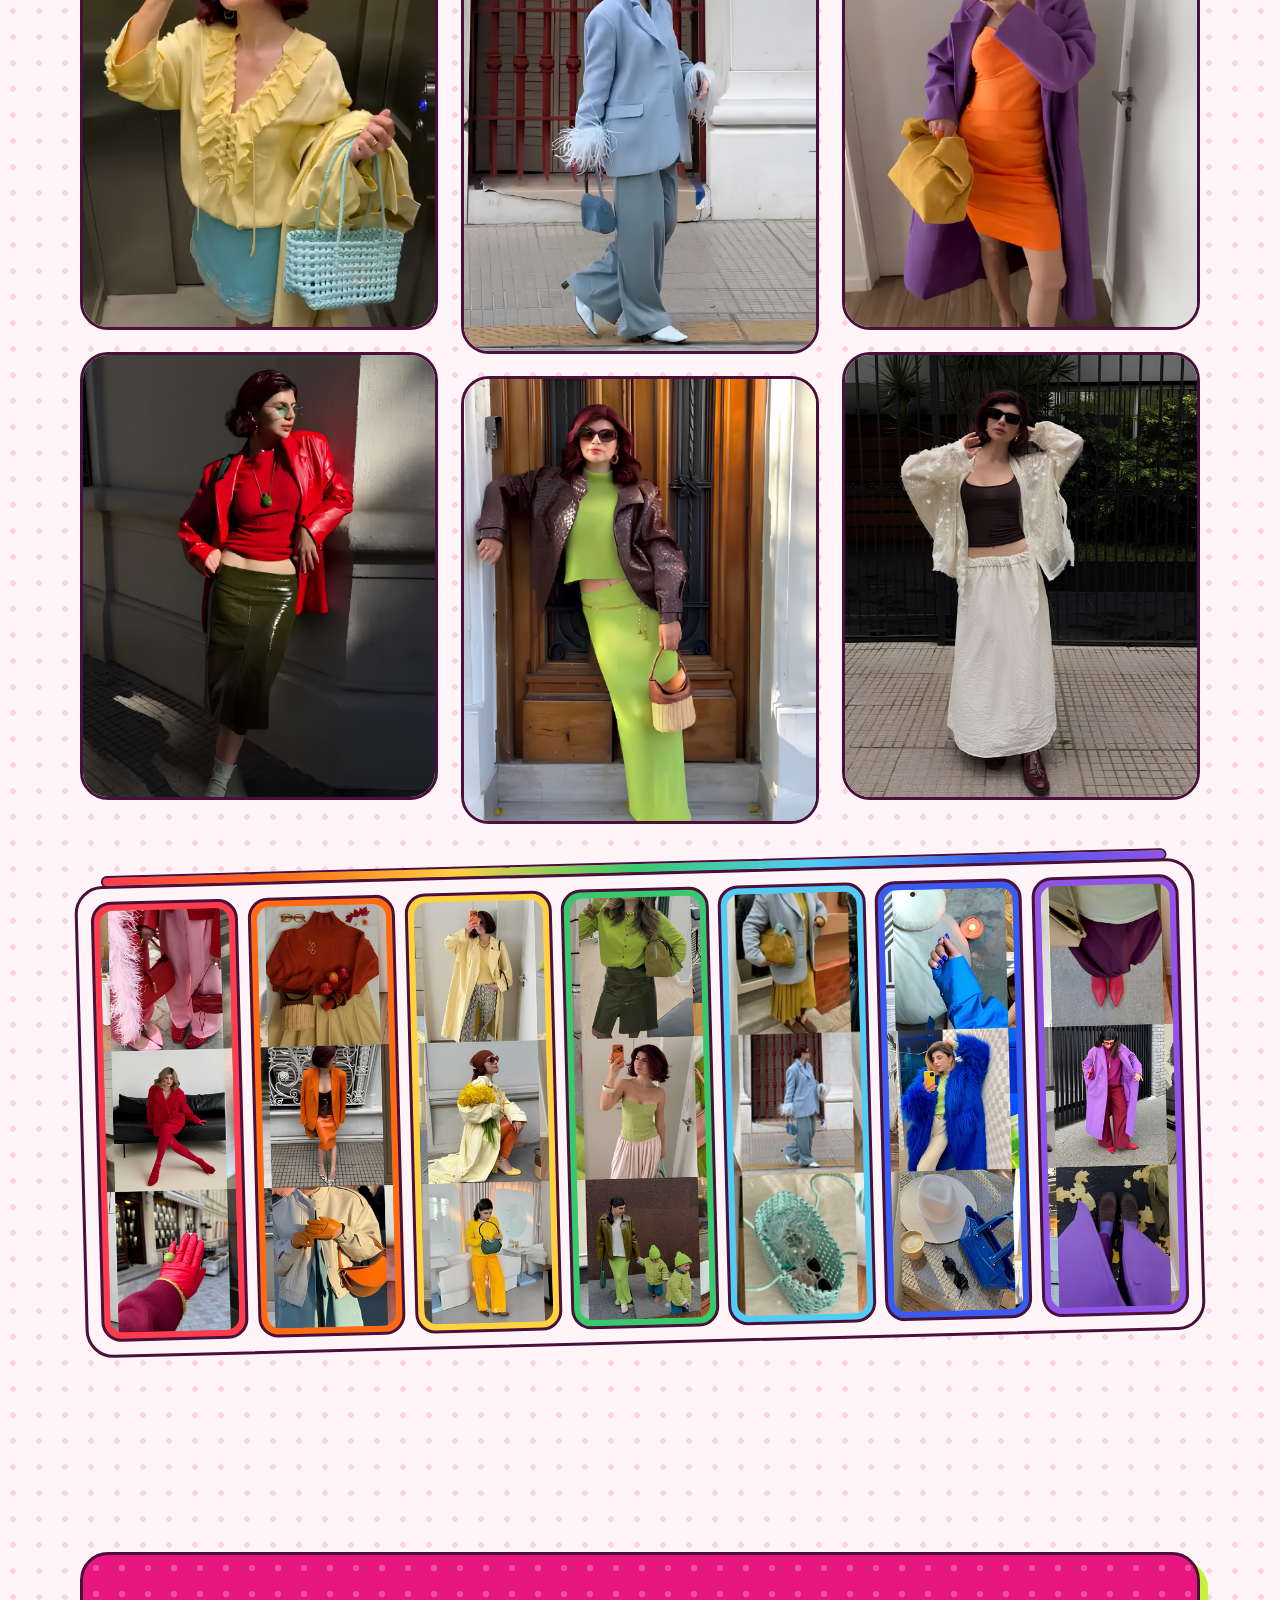
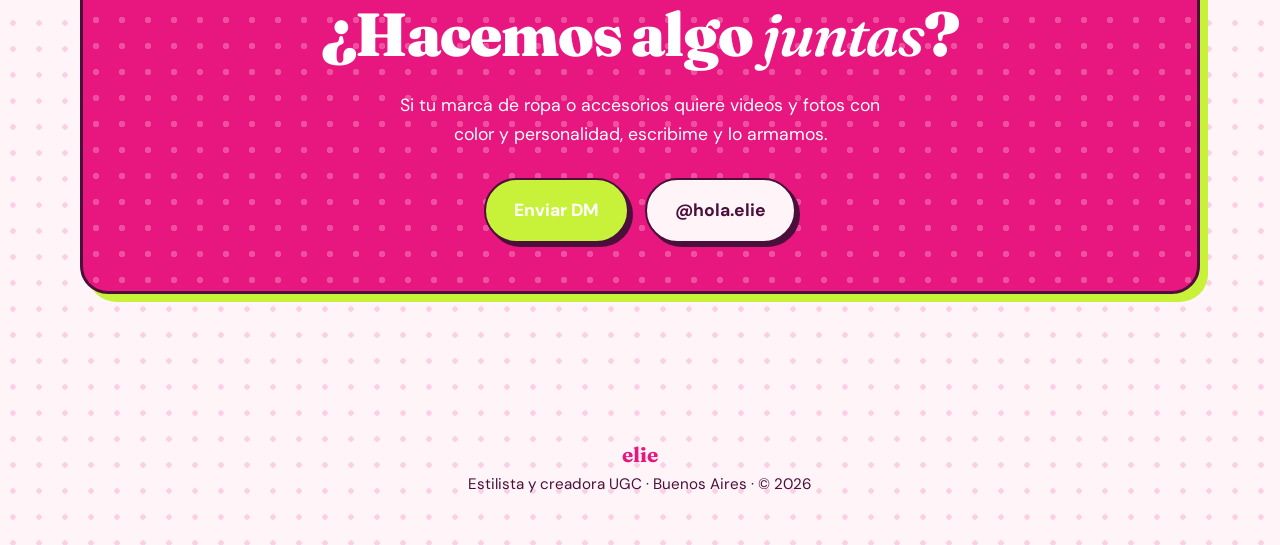
==== commit 42e874f0: "Update index.html" ====
--- a/index.html
+++ b/index.html
@@ -86,18 +86,18 @@
 .hero h1 span{color:var(--naranja)}
 .hero p{max-width:34ch;margin:1.2rem 0 1.8rem;font-size:1.15rem}
 .hero .acciones{display:flex;flex-wrap:wrap;gap:.9rem}
-.foto-hero{position:relative;justify-self:center;width:min(86%,420px)}
-.foto-hero::before{ /* arco naranja detrás de la foto */
-  content:"";position:absolute;inset:8% -8% -4% 8%;background:var(--naranja);
-  border-radius:999px 999px var(--radio) var(--radio);transform:rotate(4deg);
-}
-.foto-hero img{
-  position:relative;width:100%;aspect-ratio:3/4;object-fit:cover;object-position:top;
+.foto-hero{position:relative;justify-self:center;width:min(100%,520px);aspect-ratio:4/5.2}
+.foto-hero::before{ /* panel naranja grande (arco) */
+  content:"";position:absolute;inset:0;background:var(--naranja);
   border:3px solid var(--tinta);border-radius:999px 999px var(--radio) var(--radio);
-  background:var(--durazno);
+}
+.foto-hero img{ /* foto grande: ocupa todo el naranja y sobresale un poco */
+  position:absolute;z-index:1;left:-9%;bottom:0;width:118%;height:112%;
+  object-fit:contain;object-position:bottom center;
+  filter:drop-shadow(6px 8px 0 rgba(74,15,58,.22));
 }
 .sticker{
-  position:absolute;z-index:2;right:-4%;bottom:10%;background:var(--lima);
+  position:absolute;z-index:2;right:2%;bottom:8%;background:var(--lima);
   border:2.5px solid var(--tinta);border-radius:999px;padding:.4em 1em;
   font-family:var(--serif);font-weight:900;transform:rotate(-8deg);
 }
@@ -127,18 +127,27 @@
 .marca small{display:block;font-family:var(--sans);font-weight:500;font-size:.8rem;margin-top:.3rem}
 .marca:hover{background:var(--lima);transform:rotate(-2deg) translateY(-3px)}
 
-/* ============ 7. REELS ============ */
-/* Móvil: carrusel horizontal con snap. Escritorio: grilla de 4 columnas */
-.reels{display:flex;gap:1rem;overflow-x:auto;scroll-snap-type:x mandatory;
-  padding:1rem .5rem 1.5rem;margin-inline:-1.25rem;padding-inline:1.25rem;scrollbar-width:none}
+/* ============ 7. REELS (carrusel con controles) ============ */
+.reels-cab{display:flex;justify-content:space-between;align-items:flex-end;gap:1rem}
+.flechas{display:flex;gap:.6rem;margin-bottom:.6rem}
+.flecha{width:46px;height:46px;border-radius:50%;border:2.5px solid var(--tinta);background:var(--lima);
+  box-shadow:3px 3px 0 var(--tinta);font-size:1.2rem;cursor:pointer;color:var(--tinta)}
+.flecha:active{transform:translate(2px,2px);box-shadow:1px 1px 0 var(--tinta)}
+.reels{display:flex;gap:1.1rem;overflow-x:auto;scroll-snap-type:x mandatory;
+  padding:1rem 1.25rem 1.8rem;margin-inline:-1.25rem;scrollbar-width:none}
 .reels::-webkit-scrollbar{display:none}
 .reel{
-  flex:0 0 68%;scroll-snap-align:center;aspect-ratio:9/16;overflow:hidden;
+  position:relative;flex:0 0 68%;scroll-snap-align:center;aspect-ratio:9/16;overflow:hidden;
   border:3px solid var(--tinta);border-radius:var(--radio);background:var(--rosa);
   box-shadow:6px 6px 0 var(--fucsia);
 }
 .reel:nth-child(even){box-shadow:6px 6px 0 var(--lima)}
 .reel video{width:100%;height:100%;object-fit:cover}
+/* Botones de cada reel: pausa, sonido, siguiente (los crea el JS) */
+.ctrl{position:absolute;left:0;right:0;bottom:.7rem;display:flex;justify-content:center;gap:.5rem}
+.ctrl button{width:42px;height:42px;border-radius:50%;border:2.5px solid var(--tinta);
+  background:var(--fondo);font-size:1rem;cursor:pointer;color:var(--tinta)}
+.ctrl button:hover{background:var(--lima)}
 .pista{font-size:.9rem;font-weight:500}
 
 /* ============ 8. FOTOS / LOOKS ============ */
@@ -151,6 +160,22 @@
 .foto:nth-child(3n+2){background:var(--lima)}
 .foto img{width:100%;height:100%;object-fit:cover;transition:transform .5s ease}
 .foto:hover img{transform:scale(1.07) rotate(1.5deg)} /* zoom + giro leve */
+
+/* ============ 8b. TIRA ARCOÍRIS ============ */
+.tira{
+  position:relative;margin-top:4.5rem;transform:rotate(-1.5deg);padding:.8rem;
+  background:var(--fondo);border:3px solid var(--tinta);border-radius:var(--radio);
+}
+.tira::before{ /* franja de arcoíris que la marca como pieza aparte */
+  content:"";position:absolute;left:1.5rem;right:1.5rem;top:-13px;height:12px;border-radius:99px;
+  border:2.5px solid var(--tinta);
+  background:linear-gradient(90deg,#FF3B4E,#FF6A13,#FFD23F,#37C96B,#52CCF5,#3A5BEF,#9054E8);
+}
+.arco{display:flex;gap:.6rem;overflow-x:auto;scroll-snap-type:x mandatory;scrollbar-width:none}
+.arco::-webkit-scrollbar{display:none}
+.arco figure{flex:0 0 42%;scroll-snap-align:start;aspect-ratio:3/4.4;padding:6px;background:var(--c);
+  border:3px solid var(--tinta);border-radius:20px;overflow:hidden}
+.arco img{width:100%;height:100%;object-fit:cover;border-radius:13px;background:var(--fondo)}
 
 /* ============ 9. CONTACTO ============ */
 .contacto .caja{
@@ -176,13 +201,16 @@
   .hero .wrap{grid-template-columns:1.1fr .9fr}
   .sobre .caja{grid-template-columns:1fr 1fr;padding:3rem;gap:3rem}
   .grid-marcas{grid-template-columns:repeat(3,1fr);gap:1.4rem}
-  .reels{display:grid;grid-template-columns:repeat(4,1fr);overflow:visible;margin-inline:0;padding-inline:0}
-  .reel{flex:none}
+  .reel{flex:0 0 calc(25% - .85rem)}
   .reel:nth-child(odd){transform:rotate(-1.5deg)}
   .reel:nth-child(even){transform:rotate(1.5deg) translateY(14px)}
   .pista{display:none}
   .grid-fotos{grid-template-columns:repeat(3,1fr);gap:1.4rem}
   .foto:nth-child(3n+2){transform:translateY(24px)}
+  /* Tira arcoíris: las 7 a la vista, la que tocás se agranda */
+  .arco{overflow:visible}
+  .arco figure{flex:1 1 0;aspect-ratio:auto;height:440px;transition:flex-grow .5s ease}
+  .arco figure:hover{flex-grow:2.6}
 }
 
 /* Respeto a quienes prefieren menos movimiento */
@@ -268,14 +296,26 @@
   <!-- ============ REELS (video vertical, en loop) ============ -->
   <section id="reels">
     <div class="wrap">
-      <h2>Reels <em>en acción</em></h2>
-      <p class="pista">Deslizá para ver más →</p>
-      <div class="reels">
-        <!-- Para sumar más videos, copiá un bloque .reel y cambiá el nombre del archivo -->
-        <div class="reel"><video src="video_1.mp4" autoplay muted loop playsinline preload="metadata" aria-label="Reel 1"></video></div>
-        <div class="reel"><video src="video_2.mp4" autoplay muted loop playsinline preload="metadata" aria-label="Reel 2"></video></div>
-        <div class="reel"><video src="video_3.mp4" autoplay muted loop playsinline preload="metadata" aria-label="Reel 3"></video></div>
-        <div class="reel"><video src="video_4.mp4" autoplay muted loop playsinline preload="metadata" aria-label="Reel 4"></video></div>
+      <div class="reels-cab">
+        <h2>Reels <em>en acción</em></h2>
+        <div class="flechas">
+          <button class="flecha" id="prev" type="button" aria-label="Reels anteriores">←</button>
+          <button class="flecha" id="next" type="button" aria-label="Reels siguientes">→</button>
+        </div>
+      </div>
+      <p class="pista">Deslizá para ver más. Tocá los botones para pausar o activar el sonido.</p>
+      <!-- Los botones de cada reel los agrega el JS. Para sumar videos, copiá un bloque .reel -->
+      <div class="reels" id="reels-track">
+        <div class="reel"><video src="video_1.mp4" muted loop playsinline preload="metadata" aria-label="Reel 1"></video></div>
+        <div class="reel"><video src="video_2.mp4" muted loop playsinline preload="metadata" aria-label="Reel 2"></video></div>
+        <div class="reel"><video src="video_3.mp4" muted loop playsinline preload="metadata" aria-label="Reel 3"></video></div>
+        <div class="reel"><video src="video_4.mp4" muted loop playsinline preload="metadata" aria-label="Reel 4"></video></div>
+        <div class="reel"><video src="video_5.mp4" muted loop playsinline preload="metadata" aria-label="Reel 5"></video></div>
+        <div class="reel"><video src="video_6.mp4" muted loop playsinline preload="metadata" aria-label="Reel 6"></video></div>
+        <div class="reel"><video src="video_7.mp4" muted loop playsinline preload="metadata" aria-label="Reel 7"></video></div>
+        <div class="reel"><video src="video_8.mp4" muted loop playsinline preload="metadata" aria-label="Reel 8"></video></div>
+        <div class="reel"><video src="video_9.mp4" muted loop playsinline preload="metadata" aria-label="Reel 9"></video></div>
+        <div class="reel"><video src="video_10.mp4" muted loop playsinline preload="metadata" aria-label="Reel 10"></video></div>
       </div>
     </div>
   </section>
@@ -293,6 +333,19 @@
         <figure class="foto"><img src="foto_5.jpg" alt="Look 5" loading="lazy"></figure>
         <figure class="foto"><img src="foto_6.jpg" alt="Look 6" loading="lazy"></figure>
       </div>
+
+        <!-- Tira arcoíris: foto_rojo.jpg, foto_naranja.jpg, foto_amarillo.jpg, foto_verde.jpg, foto_celeste.jpg, foto_azul.jpg, foto_violeta.jpg -->
+        <div class="tira" role="group" aria-label="Fotos de colores">
+          <div class="arco">
+            <figure style="--c:#FF3B4E"><img src="foto_rojo.jpg" alt="Foto roja" loading="lazy"></figure>
+            <figure style="--c:#FF6A13"><img src="foto_naranja.jpg" alt="Foto naranja" loading="lazy"></figure>
+            <figure style="--c:#FFD23F"><img src="foto_amarillo.jpg" alt="Foto amarilla" loading="lazy"></figure>
+            <figure style="--c:#37C96B"><img src="foto_verde.jpg" alt="Foto verde" loading="lazy"></figure>
+            <figure style="--c:#52CCF5"><img src="foto_celeste.jpg" alt="Foto celeste" loading="lazy"></figure>
+            <figure style="--c:#3A5BEF"><img src="foto_azul.jpg" alt="Foto azul" loading="lazy"></figure>
+            <figure style="--c:#9054E8"><img src="foto_violeta.jpg" alt="Foto violeta" loading="lazy"></figure>
+          </div>
+        </div>
     </div>
   </section>
 
@@ -334,9 +387,72 @@
   }));
   // Año automático en el footer
   document.getElementById('anio').textContent = new Date().getFullYear();
-  // Si una foto no existe todavía, se oculta y queda el color de fondo
-  document.querySelectorAll('.foto img, .foto-hero img').forEach(img =>
-    img.addEventListener('error', () => { img.style.opacity = 0; }));
+  // Fotos: si una no carga, prueba con otras extensiones (png, jpg, jpeg, webp, mayúsculas)
+  // y si no existe ninguna, queda el recuadro de color. Revisá que el nombre sea exacto.
+  const exts = ['png','jpg','jpeg','webp','PNG','JPG','JPEG'];
+  document.querySelectorAll('.foto img, .tira img, .foto-hero img').forEach(img => {
+    const src = img.getAttribute('src');
+    const base = src.replace(/\.[^.]+$/, '');
+    const probar = exts.filter(e => e !== src.split('.').pop());
+    let i = 0;
+    img.addEventListener('error', () => {
+      if (i < probar.length) { img.src = base + '.' + probar[i++]; } else { img.style.opacity = 0; }
+    });
+  });
+
+  // ===== Carrusel de reels =====
+  const pista = document.getElementById('reels-track');
+  const reels = [...pista.querySelectorAll('.reel')];
+
+  function silenciar(r, mudo) {
+    r.querySelector('video').muted = mudo;
+    const b = r.querySelector('.b-mute');
+    b.textContent = mudo ? '🔇' : '🔊';
+    b.setAttribute('aria-label', mudo ? 'Activar sonido' : 'Quitar sonido');
+  }
+
+  reels.forEach(r => {
+    const v = r.querySelector('video');
+    const c = document.createElement('div');
+    c.className = 'ctrl';
+    c.innerHTML = '<button type="button" class="b-play" aria-label="Pausar">⏸</button>' +
+                  '<button type="button" class="b-mute" aria-label="Activar sonido">🔇</button>' +
+                  '<button type="button" class="b-next" aria-label="Siguiente reel">⏭</button>';
+    r.appendChild(c);
+    const play = c.querySelector('.b-play');
+
+    play.onclick = () => {
+      if (v.paused) { v.dataset.manual = ''; v.play(); } else { v.dataset.manual = '1'; v.pause(); }
+    };
+    v.addEventListener('play',  () => { play.textContent = '⏸'; play.setAttribute('aria-label','Pausar'); });
+    v.addEventListener('pause', () => { play.textContent = '▶'; play.setAttribute('aria-label','Reproducir'); });
+
+    // Sonido: solo un reel con sonido a la vez
+    c.querySelector('.b-mute').onclick = () => {
+      const activar = v.muted;
+      reels.forEach(o => silenciar(o, true));
+      if (activar) silenciar(r, false);
+    };
+    // Siguiente: pasa al próximo reel (el último vuelve al primero)
+    c.querySelector('.b-next').onclick = () => {
+      (r.nextElementSibling || reels[0]).scrollIntoView({behavior:'smooth', inline:'center', block:'nearest'});
+    };
+  });
+
+  // Solo se reproducen los reels que se ven; los demás se pausan (y pierden el sonido)
+  const obs = new IntersectionObserver(entradas => {
+    entradas.forEach(e => {
+      const v = e.target.querySelector('video');
+      if (e.isIntersecting) { if (!v.dataset.manual) v.play().catch(() => {}); }
+      else { v.pause(); silenciar(e.target, true); }
+    });
+  }, {root: pista, threshold: 0.6});
+  reels.forEach(r => obs.observe(r));
+
+  // Flechas del encabezado
+  const paso = () => reels[0].offsetWidth + 18;
+  document.getElementById('prev').onclick = () => pista.scrollBy({left: -paso(), behavior:'smooth'});
+  document.getElementById('next').onclick = () => pista.scrollBy({left:  paso(), behavior:'smooth'});
 </script>
 </body>
 </html>
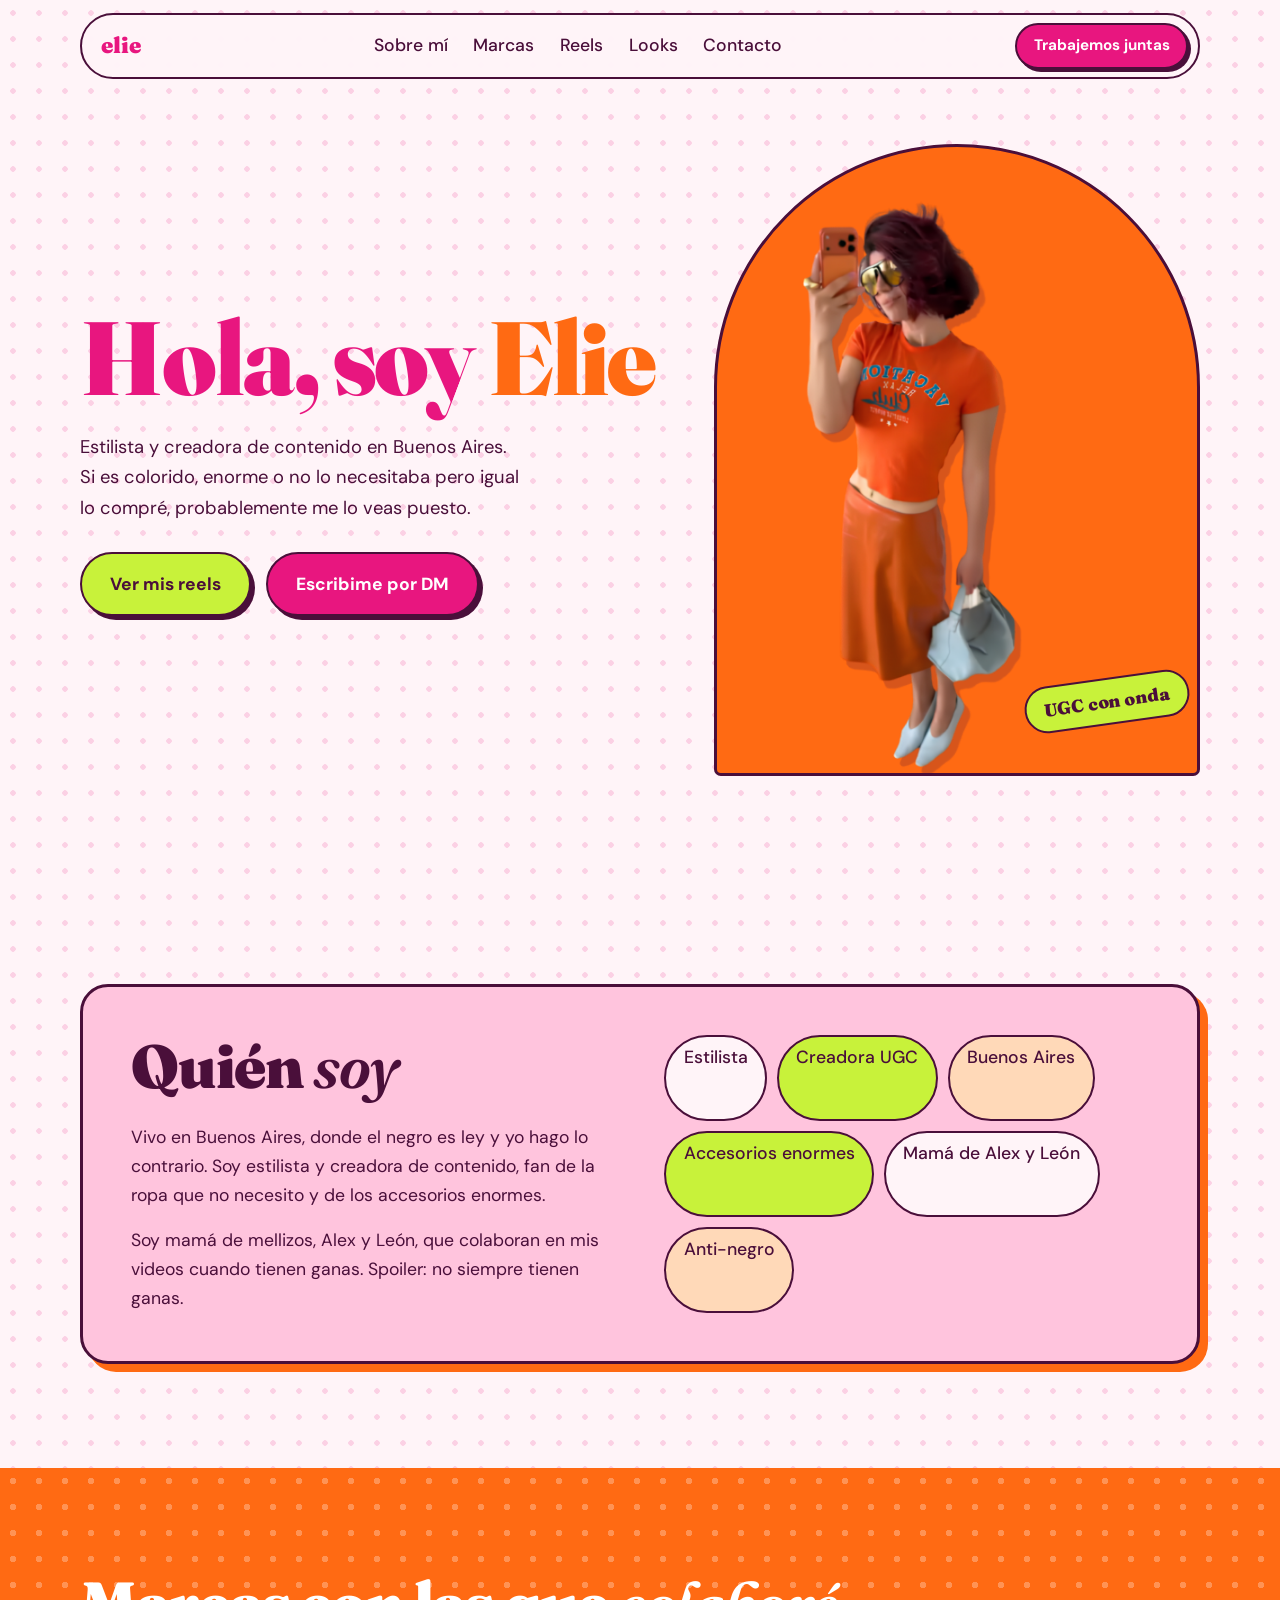
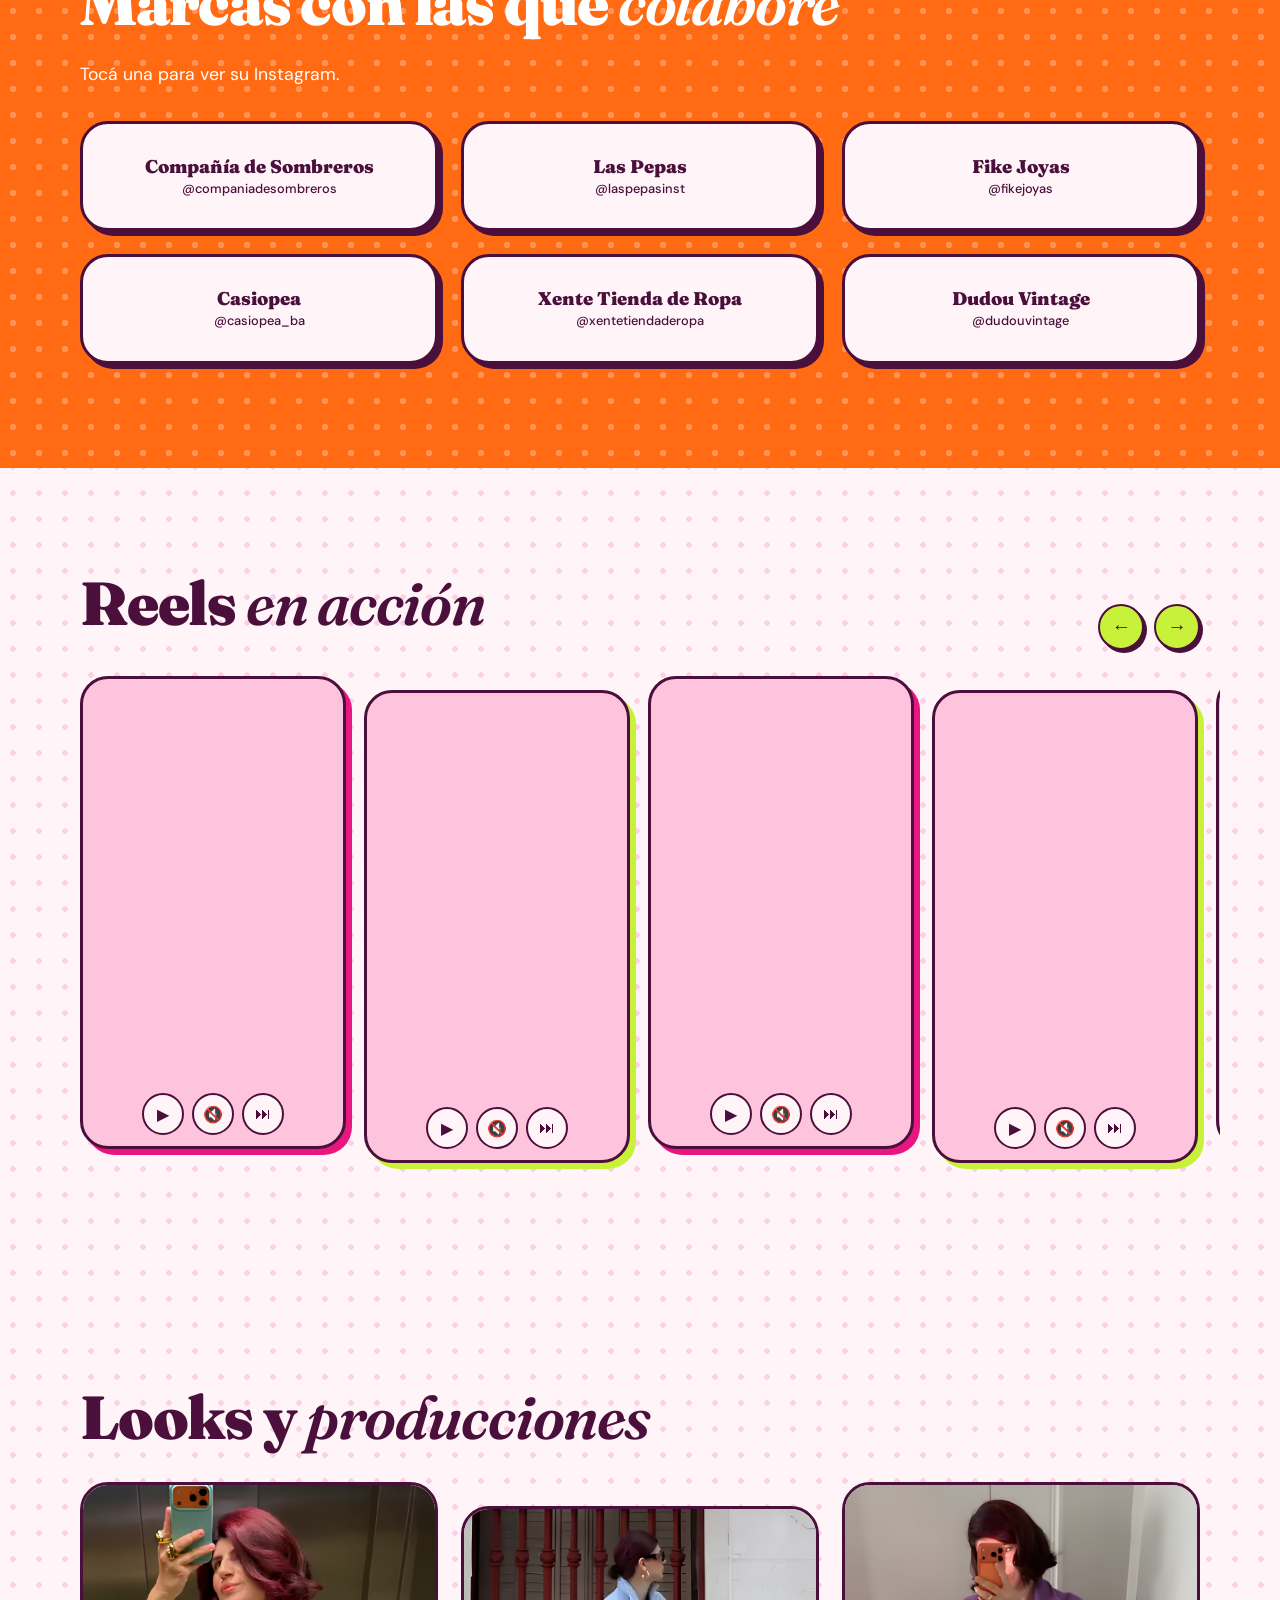
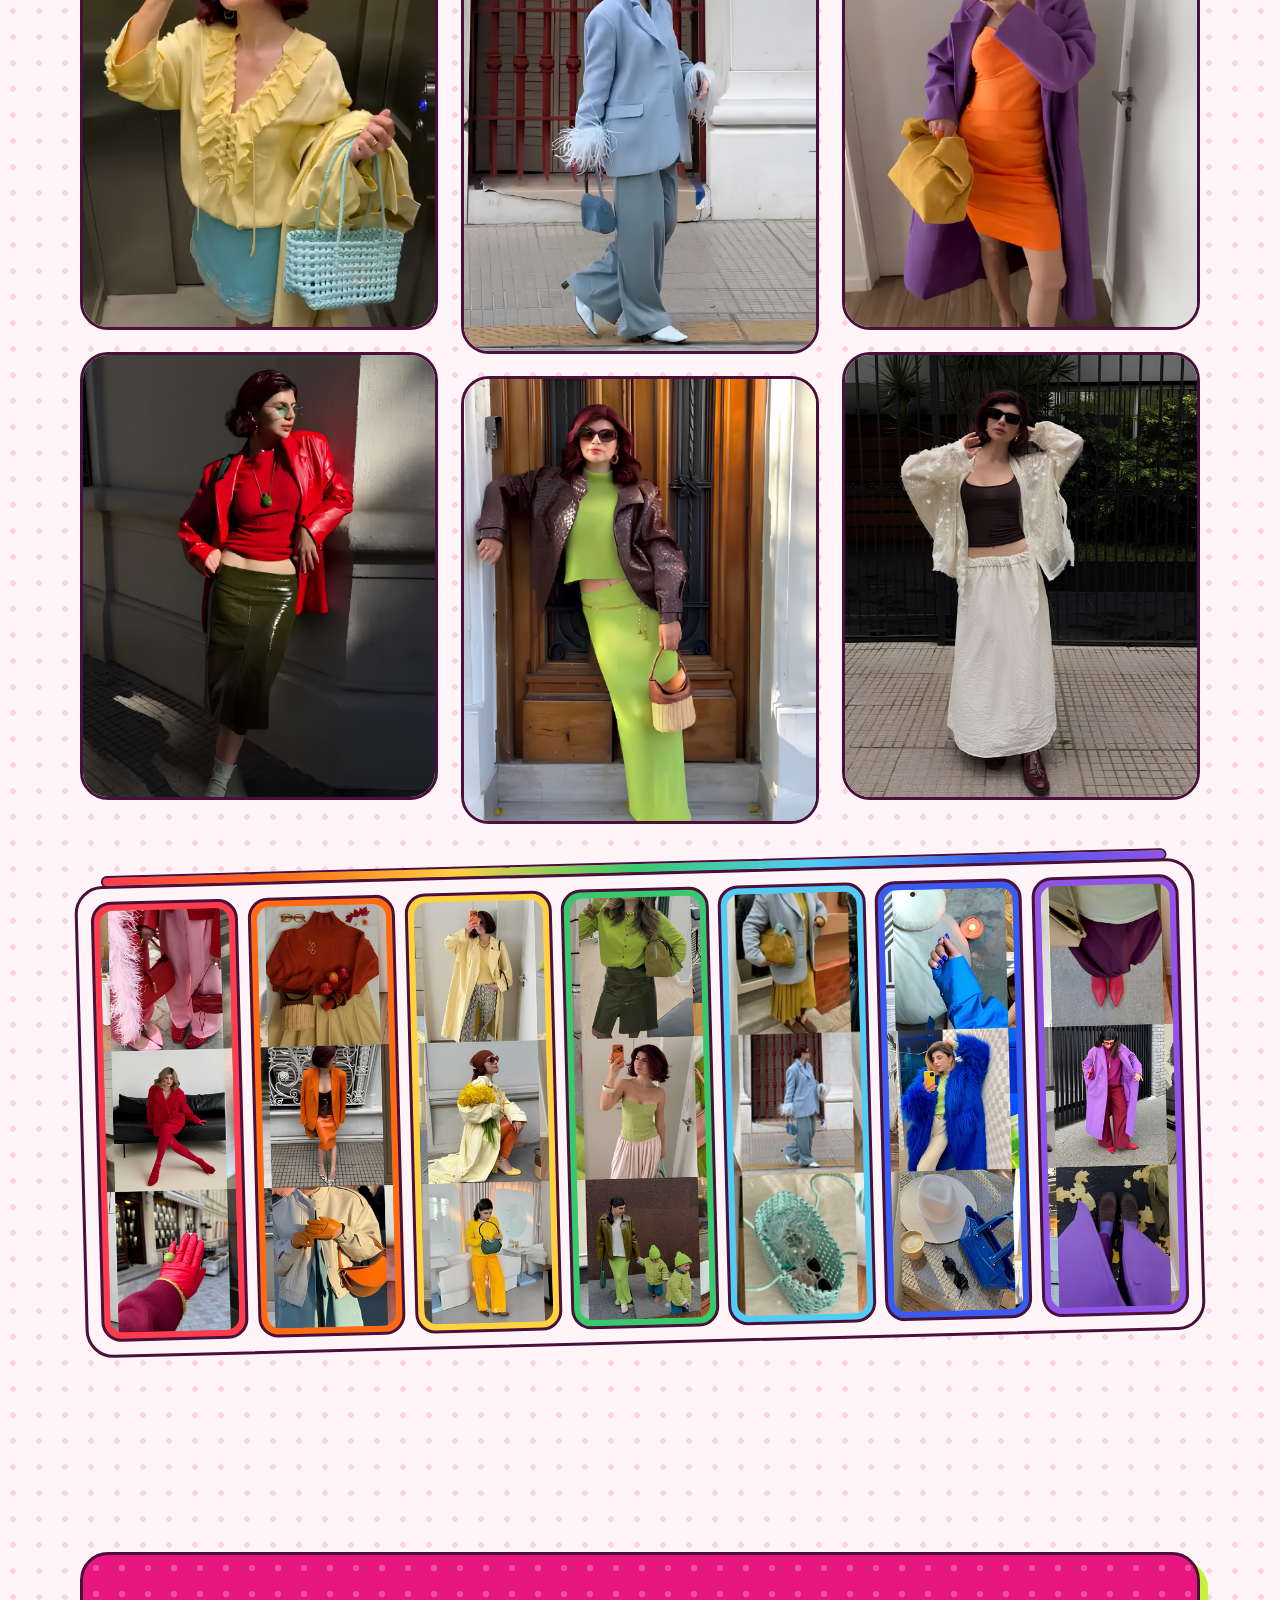
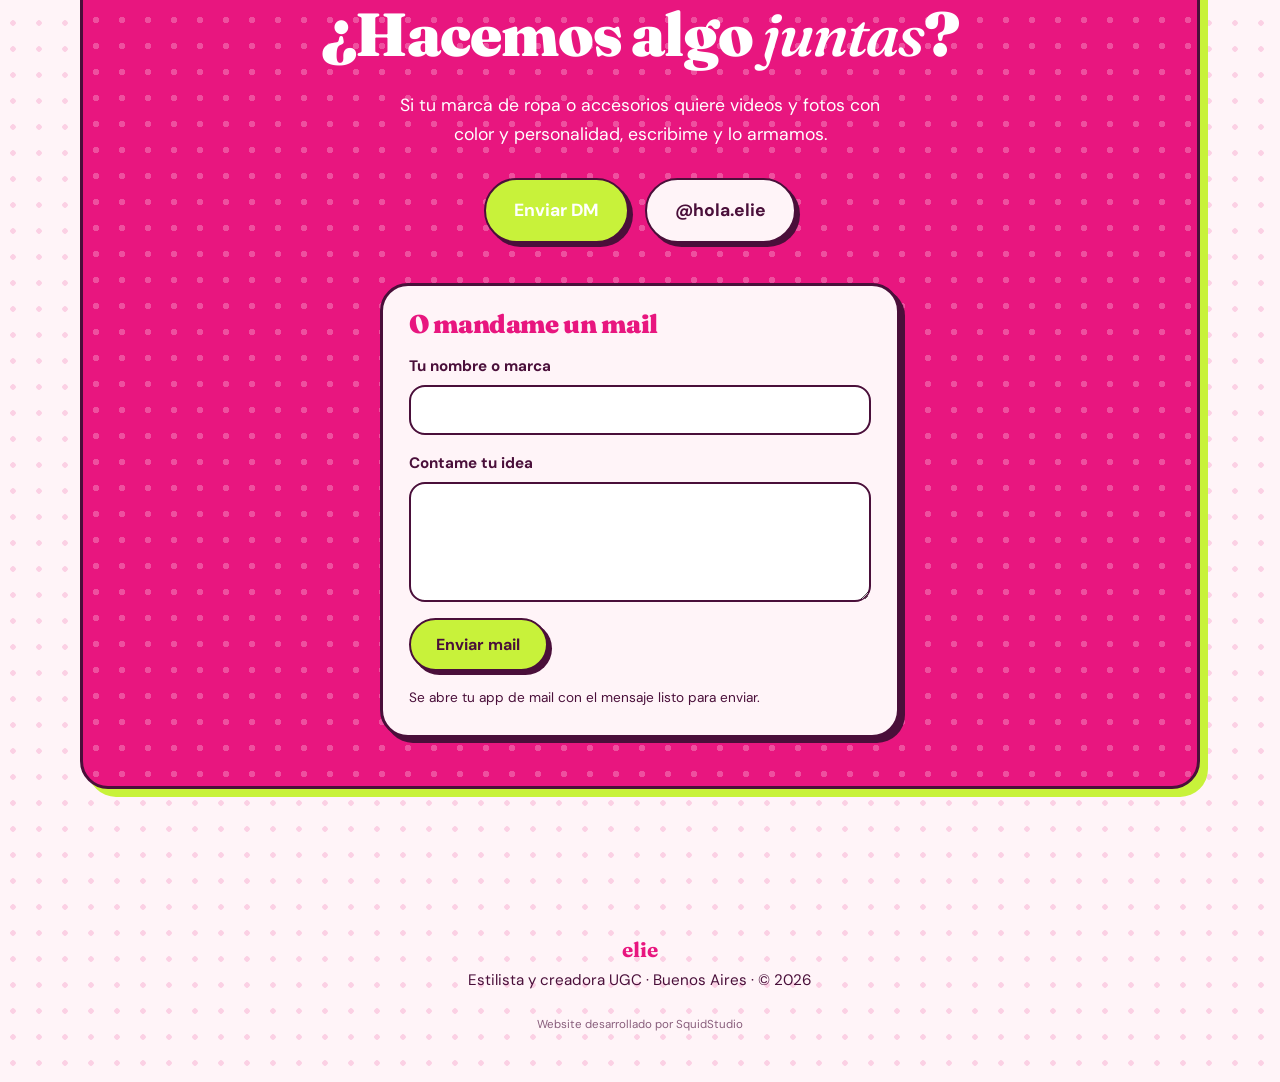
==== commit b4f169bf: "Update index.html" ====
--- a/index.html
+++ b/index.html
@@ -62,7 +62,7 @@
 .nav{
   pointer-events:auto;max-width:var(--max);margin-inline:auto;
   display:flex;align-items:center;justify-content:space-between;gap:1rem;
-  background:rgba(255,244,248,.92);backdrop-filter:blur(8px);
+  background:rgba(255,244,248,.97);
   border:2.5px solid var(--tinta);border-radius:999px;padding:.5rem .6rem .5rem 1.2rem;
 }
 .logo{font-family:var(--serif);font-weight:900;font-size:1.4rem;text-decoration:none;color:var(--fucsia)}
@@ -187,8 +187,22 @@
 .contacto .acciones{display:flex;flex-wrap:wrap;gap:1rem;justify-content:center}
 .contacto .btn.claro{background:var(--fondo);color:var(--tinta)}
 
+/* Formulario de mail */
+.mail{margin:2.5rem auto 0;max-width:520px;text-align:left;display:grid;gap:1rem;
+  background:var(--fondo);color:var(--tinta);border:3px solid var(--tinta);
+  border-radius:var(--radio);padding:1.6rem;box-shadow:5px 5px 0 var(--tinta)}
+.mail h3{font-size:1.6rem;color:var(--fucsia)}
+.mail label{display:grid;gap:.35rem;font-weight:700;font-size:.95rem}
+.mail input,.mail textarea{font:inherit;font-weight:400;color:var(--tinta);background:#fff;
+  border:2.5px solid var(--tinta);border-radius:16px;padding:.7em 1em;width:100%}
+.mail textarea{min-height:120px;resize:vertical}
+.mail button.btn{justify-self:start;cursor:pointer;font-family:var(--sans);font-size:1rem;color:var(--tinta)}
+.mail small{font-size:.85rem}
+
 /* ============ 10. FOOTER ============ */
 footer{padding:2.5rem 0 3rem;text-align:center;font-size:.95rem}
+.credito{display:block;margin-top:1.4rem;font-size:.72rem;opacity:.65;text-decoration:none}
+.credito:hover{opacity:1;color:var(--fucsia)}
 footer strong{font-family:var(--serif);font-size:1.3rem;color:var(--fucsia)}
 
 /* ============ 11. ESCRITORIO ============ */
@@ -202,8 +216,7 @@
   .sobre .caja{grid-template-columns:1fr 1fr;padding:3rem;gap:3rem}
   .grid-marcas{grid-template-columns:repeat(3,1fr);gap:1.4rem}
   .reel{flex:0 0 calc(25% - .85rem)}
-  .reel:nth-child(odd){transform:rotate(-1.5deg)}
-  .reel:nth-child(even){transform:rotate(1.5deg) translateY(14px)}
+  .reel:nth-child(even){transform:translateY(14px)}
   .pista{display:none}
   .grid-fotos{grid-template-columns:repeat(3,1fr);gap:1.4rem}
   .foto:nth-child(3n+2){transform:translateY(24px)}
@@ -306,16 +319,16 @@
       <p class="pista">Deslizá para ver más. Tocá los botones para pausar o activar el sonido.</p>
       <!-- Los botones de cada reel los agrega el JS. Para sumar videos, copiá un bloque .reel -->
       <div class="reels" id="reels-track">
-        <div class="reel"><video src="video_1.mp4" muted loop playsinline preload="metadata" aria-label="Reel 1"></video></div>
-        <div class="reel"><video src="video_2.mp4" muted loop playsinline preload="metadata" aria-label="Reel 2"></video></div>
-        <div class="reel"><video src="video_3.mp4" muted loop playsinline preload="metadata" aria-label="Reel 3"></video></div>
-        <div class="reel"><video src="video_4.mp4" muted loop playsinline preload="metadata" aria-label="Reel 4"></video></div>
-        <div class="reel"><video src="video_5.mp4" muted loop playsinline preload="metadata" aria-label="Reel 5"></video></div>
-        <div class="reel"><video src="video_6.mp4" muted loop playsinline preload="metadata" aria-label="Reel 6"></video></div>
-        <div class="reel"><video src="video_7.mp4" muted loop playsinline preload="metadata" aria-label="Reel 7"></video></div>
-        <div class="reel"><video src="video_8.mp4" muted loop playsinline preload="metadata" aria-label="Reel 8"></video></div>
-        <div class="reel"><video src="video_9.mp4" muted loop playsinline preload="metadata" aria-label="Reel 9"></video></div>
-        <div class="reel"><video src="video_10.mp4" muted loop playsinline preload="metadata" aria-label="Reel 10"></video></div>
+        <div class="reel"><video data-src="video_1.mp4" muted loop playsinline preload="none" disablepictureinpicture aria-label="Reel 1"></video></div>
+        <div class="reel"><video data-src="video_2.mp4" muted loop playsinline preload="none" disablepictureinpicture aria-label="Reel 2"></video></div>
+        <div class="reel"><video data-src="video_3.mp4" muted loop playsinline preload="none" disablepictureinpicture aria-label="Reel 3"></video></div>
+        <div class="reel"><video data-src="video_4.mp4" muted loop playsinline preload="none" disablepictureinpicture aria-label="Reel 4"></video></div>
+        <div class="reel"><video data-src="video_5.mp4" muted loop playsinline preload="none" disablepictureinpicture aria-label="Reel 5"></video></div>
+        <div class="reel"><video data-src="video_6.mp4" muted loop playsinline preload="none" disablepictureinpicture aria-label="Reel 6"></video></div>
+        <div class="reel"><video data-src="video_7.mp4" muted loop playsinline preload="none" disablepictureinpicture aria-label="Reel 7"></video></div>
+        <div class="reel"><video data-src="video_8.mp4" muted loop playsinline preload="none" disablepictureinpicture aria-label="Reel 8"></video></div>
+        <div class="reel"><video data-src="video_9.mp4" muted loop playsinline preload="none" disablepictureinpicture aria-label="Reel 9"></video></div>
+        <div class="reel"><video data-src="video_10.mp4" muted loop playsinline preload="none" disablepictureinpicture aria-label="Reel 10"></video></div>
       </div>
     </div>
   </section>
@@ -359,6 +372,19 @@
           <a class="btn" href="https://ig.me/m/hola.elie" target="_blank" rel="noopener">Enviar DM</a>
           <a class="btn claro" href="https://www.instagram.com/hola.elie" target="_blank" rel="noopener">@hola.elie</a>
         </div>
+
+        <!-- La dirección de mail no aparece escrita: el JS la arma recién al enviar -->
+        <form class="mail" id="form-mail">
+          <h3>O mandame un mail</h3>
+          <label>Tu nombre o marca
+            <input type="text" name="marca" autocomplete="organization" required>
+          </label>
+          <label>Contame tu idea
+            <textarea name="mensaje" required></textarea>
+          </label>
+          <button class="btn" type="submit">Enviar mail</button>
+          <small>Se abre tu app de mail con el mensaje listo para enviar.</small>
+        </form>
       </div>
     </div>
   </section>
@@ -370,6 +396,7 @@
   <div class="wrap">
     <strong>elie</strong>
     <p>Estilista y creadora UGC · Buenos Aires · © <span id="anio">2026</span></p>
+    <a class="credito" href="https://www.instagram.com/squid.designstudio/" target="_blank" rel="noopener">Website desarrollado por SquidStudio</a>
   </div>
 </footer>
 
@@ -422,7 +449,7 @@
     const play = c.querySelector('.b-play');
 
     play.onclick = () => {
-      if (v.paused) { v.dataset.manual = ''; v.play(); } else { v.dataset.manual = '1'; v.pause(); }
+      if (v.paused) { v.dataset.manual = ''; cargar(v); v.play().catch(() => {}); } else { v.dataset.manual = '1'; v.pause(); }
     };
     v.addEventListener('play',  () => { play.textContent = '⏸'; play.setAttribute('aria-label','Pausar'); });
     v.addEventListener('pause', () => { play.textContent = '▶'; play.setAttribute('aria-label','Reproducir'); });
@@ -439,20 +466,45 @@
     };
   });
 
-  // Solo se reproducen los reels que se ven; los demás se pausan (y pierden el sonido)
-  const obs = new IntersectionObserver(entradas => {
-    entradas.forEach(e => {
+  // Carga perezosa: solo los reels cercanos tienen el video cargado.
+  // Los lejanos se descargan para liberar memoria y que nada se trabe.
+  function cargar(v)    { if (!v.getAttribute('src')) { v.src = v.dataset.src; v.load(); } }
+  function descargar(v) { if (v.getAttribute('src')) { v.pause(); v.removeAttribute('src'); v.load(); } }
+  const cerca = new IntersectionObserver(es => {
+    es.forEach(e => { const v = e.target.querySelector('video'); e.isIntersecting ? cargar(v) : descargar(v); });
+  }, {root: pista, rootMargin: '0px 450px 0px 450px'});
+  reels.forEach(r => cerca.observe(r));
+
+  // Reproducción: solo los reels visibles, y todo en pausa si la sección o la pestaña no se ven
+  const visibles = new Set();
+  let enPantalla = true;
+  const reanudar   = () => visibles.forEach(v => { if (!v.dataset.manual) v.play().catch(() => {}); });
+  const pausarTodos = () => reels.forEach(r => r.querySelector('video').pause());
+  const obs = new IntersectionObserver(es => {
+    es.forEach(e => {
       const v = e.target.querySelector('video');
-      if (e.isIntersecting) { if (!v.dataset.manual) v.play().catch(() => {}); }
-      else { v.pause(); silenciar(e.target, true); }
+      if (e.isIntersecting) { cargar(v); visibles.add(v); if (enPantalla && !v.dataset.manual) v.play().catch(() => {}); }
+      else { visibles.delete(v); v.pause(); silenciar(e.target, true); }
     });
   }, {root: pista, threshold: 0.6});
   reels.forEach(r => obs.observe(r));
+  new IntersectionObserver(([e]) => { enPantalla = e.isIntersecting; enPantalla ? reanudar() : pausarTodos(); }).observe(pista);
+  document.addEventListener('visibilitychange', () => document.hidden ? pausarTodos() : (enPantalla && reanudar()));
 
   // Flechas del encabezado
   const paso = () => reels[0].offsetWidth + 18;
   document.getElementById('prev').onclick = () => pista.scrollBy({left: -paso(), behavior:'smooth'});
   document.getElementById('next').onclick = () => pista.scrollBy({left:  paso(), behavior:'smooth'});
+
+  // Mail directo: la dirección se arma al enviar, no está escrita en el HTML
+  document.getElementById('form-mail').addEventListener('submit', e => {
+    e.preventDefault();
+    const f = e.target;
+    const para = ['ellinaazn', 'gmail.com'].join('@');
+    const asunto = 'Colaboración UGC con ' + f.marca.value.trim();
+    const cuerpo = f.mensaje.value.trim() + '\n\n' + f.marca.value.trim();
+    location.href = 'mailto:' + para + '?subject=' + encodeURIComponent(asunto) + '&body=' + encodeURIComponent(cuerpo);
+  });
 </script>
 </body>
 </html>
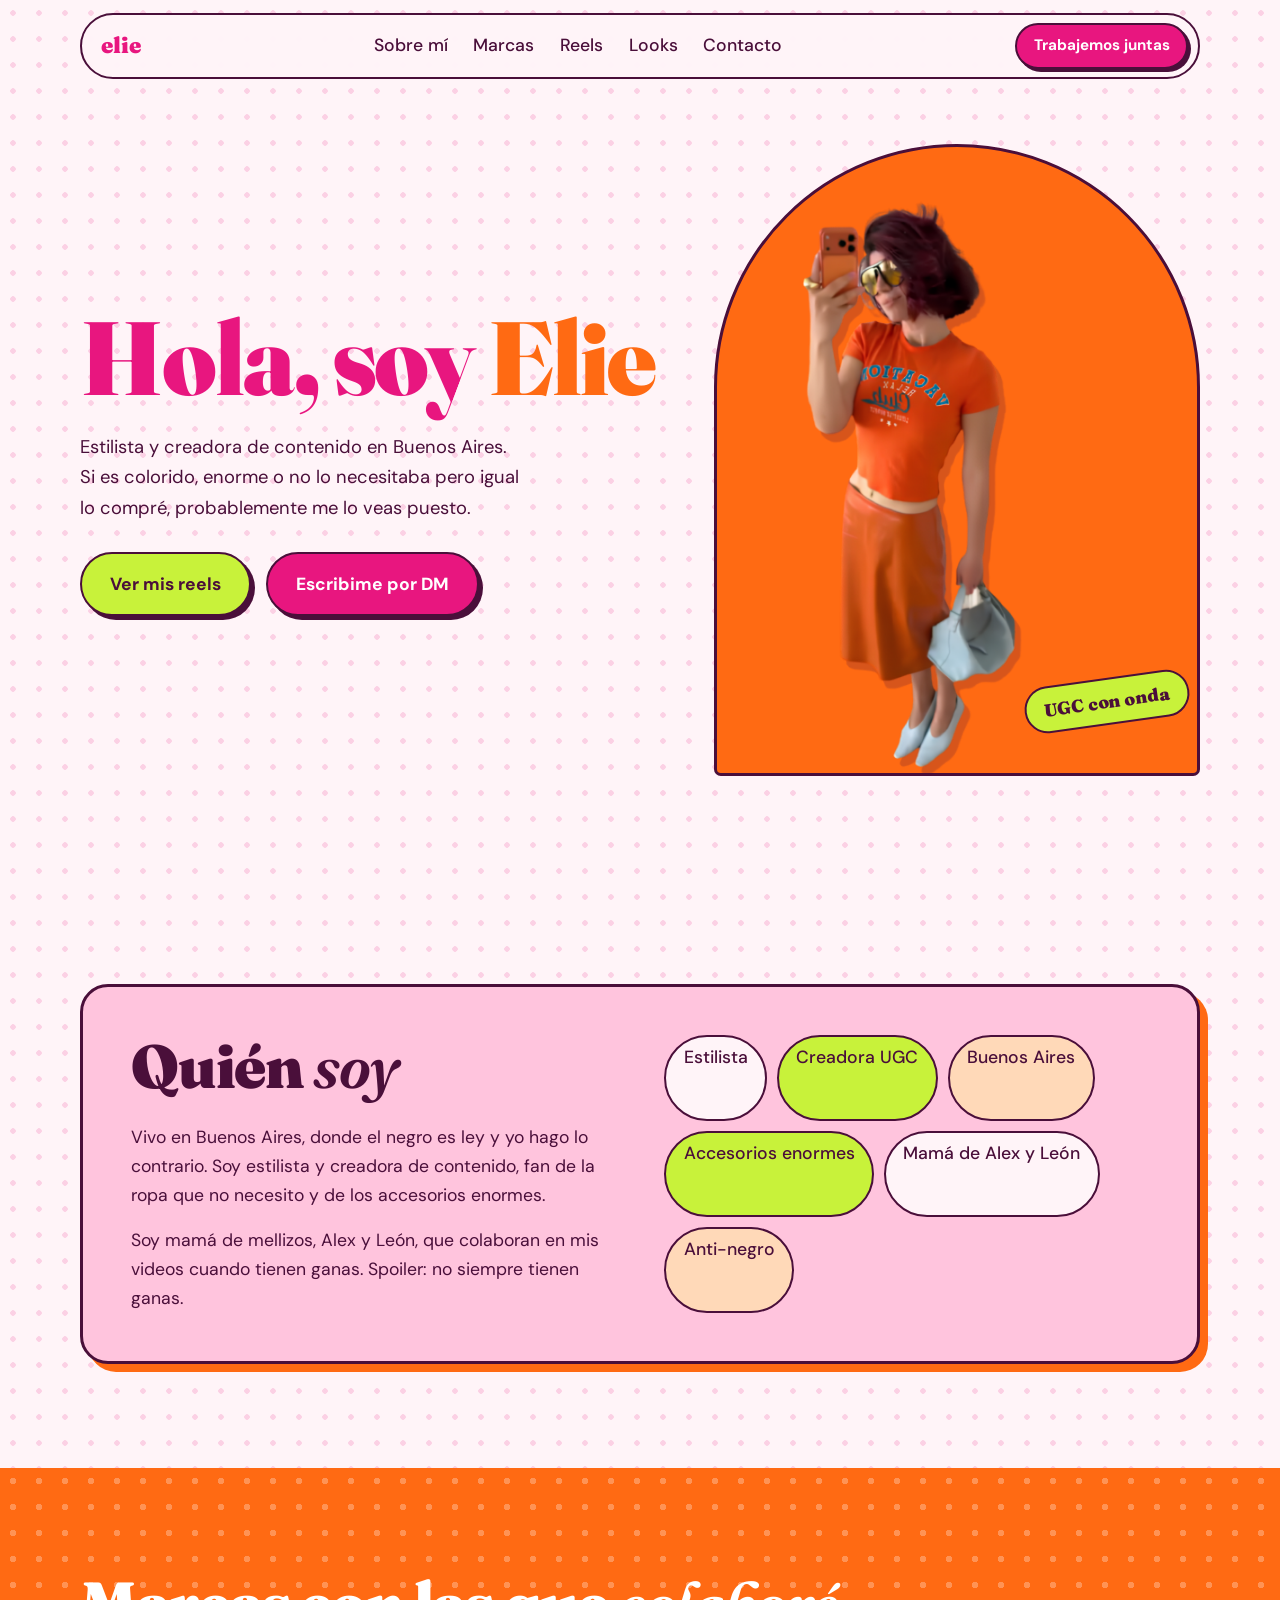
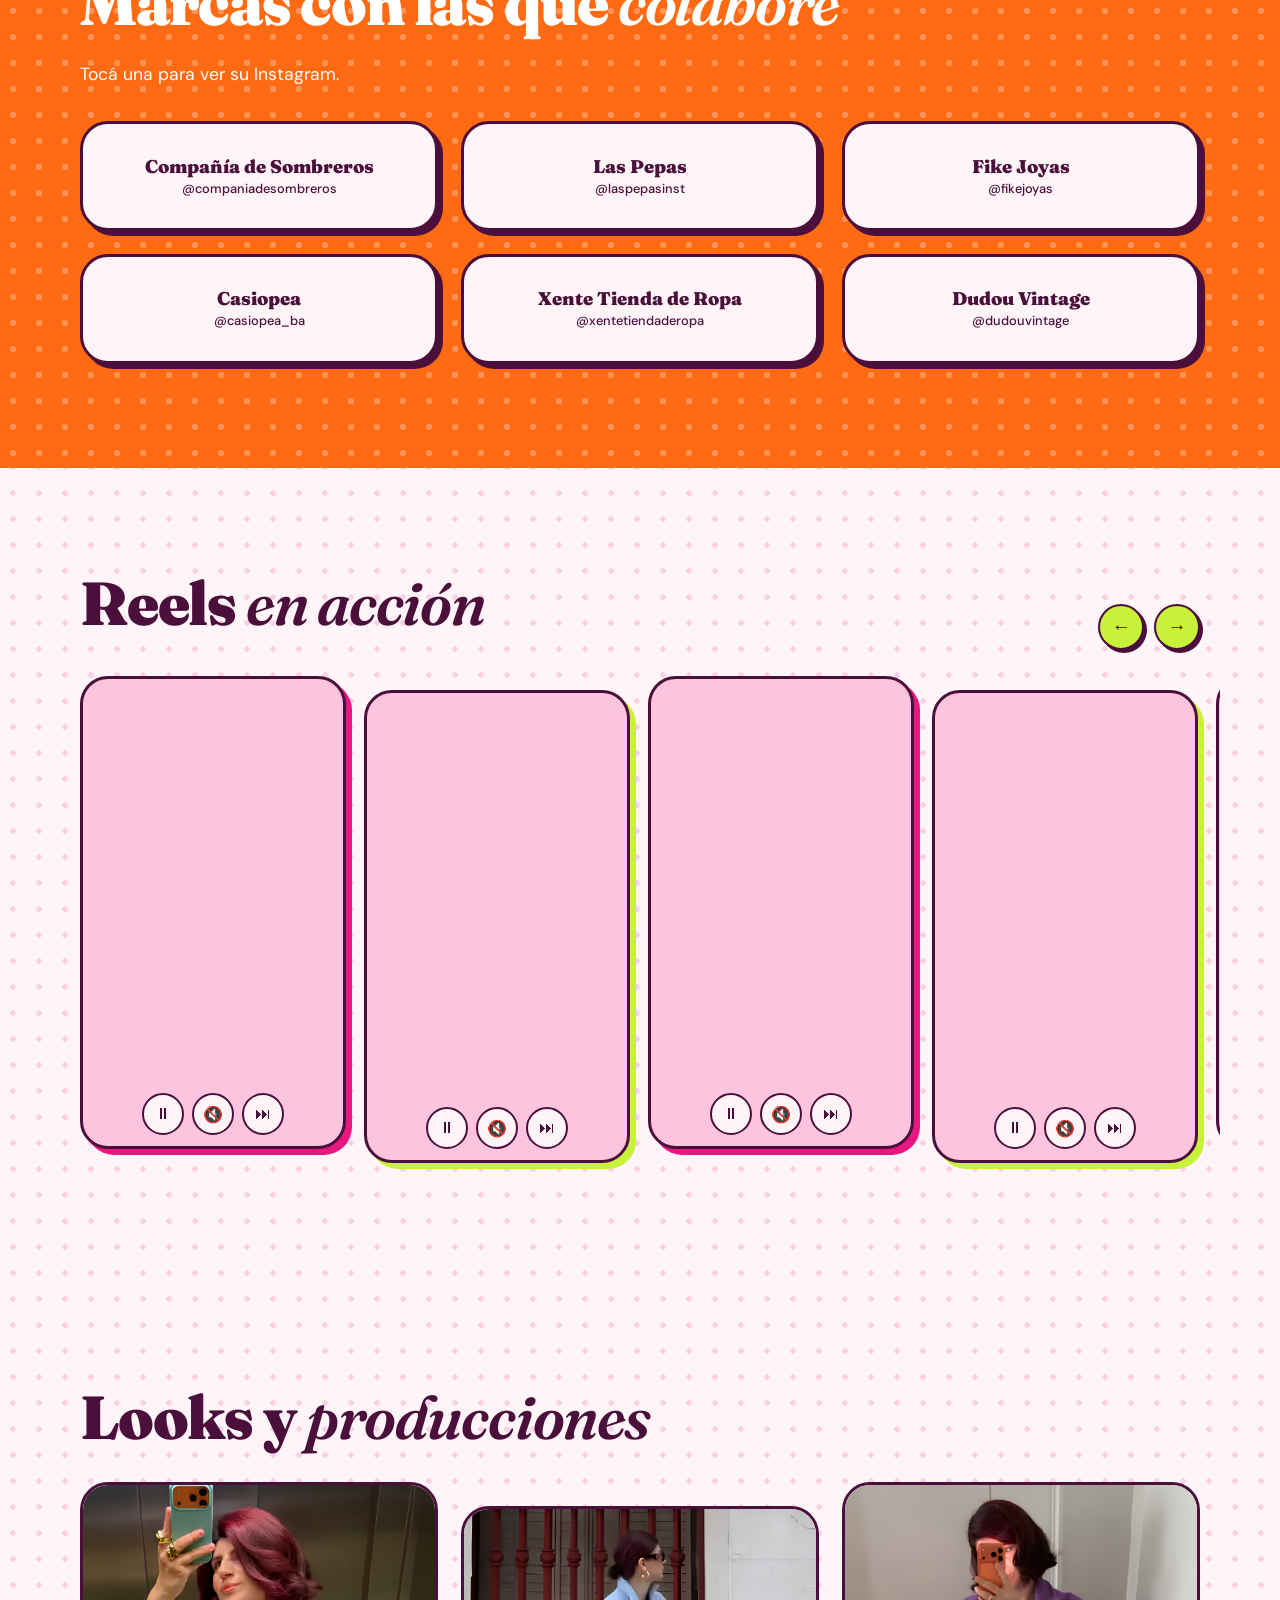
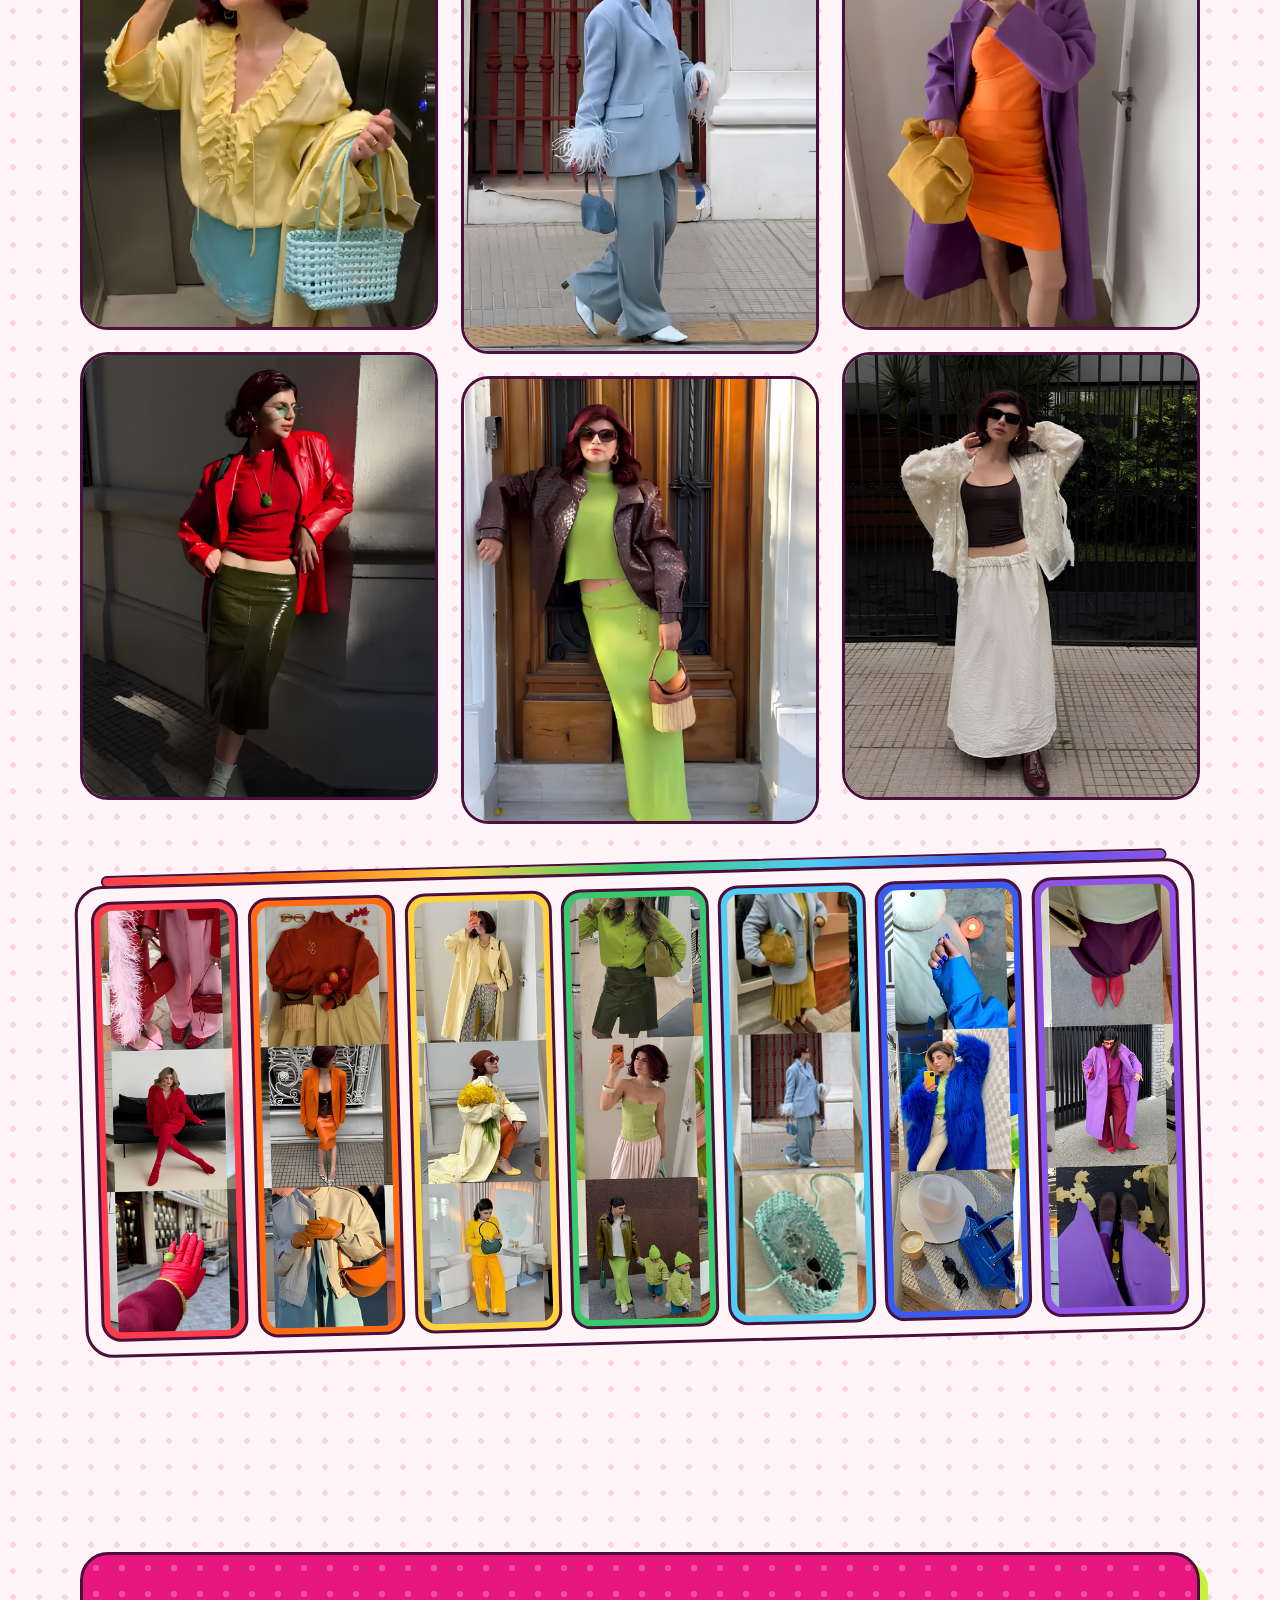
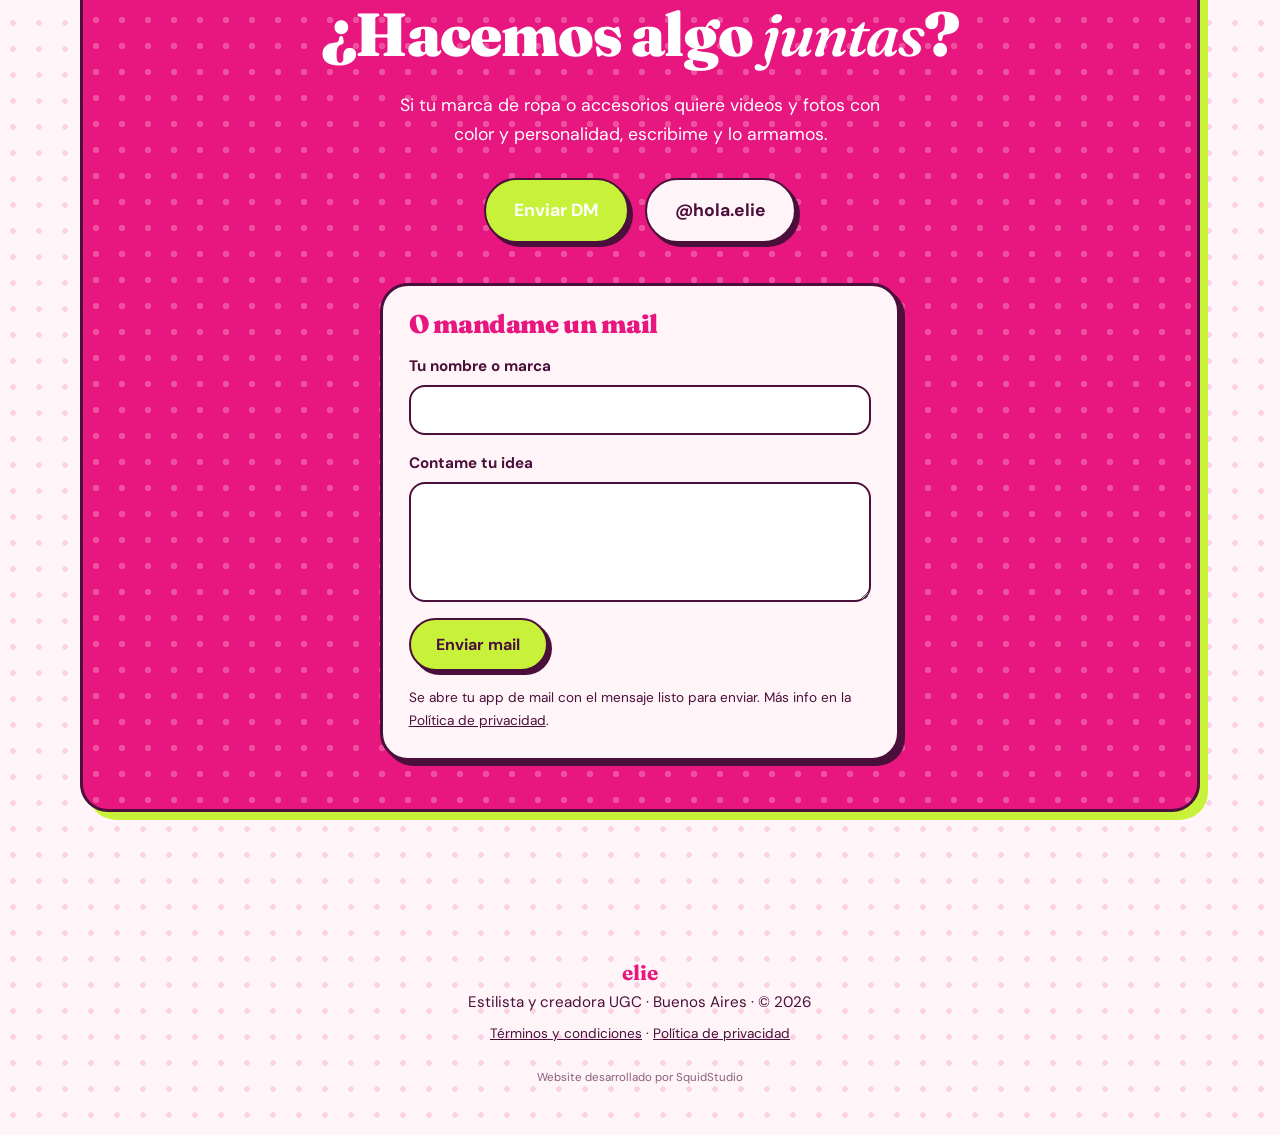
==== commit b2782a88: "Update index.html" ====
--- a/index.html
+++ b/index.html
@@ -201,6 +201,8 @@
 
 /* ============ 10. FOOTER ============ */
 footer{padding:2.5rem 0 3rem;text-align:center;font-size:.95rem}
+.legales{font-size:.85rem;margin-top:.5rem}
+.legales a{color:inherit}
 .credito{display:block;margin-top:1.4rem;font-size:.72rem;opacity:.65;text-decoration:none}
 .credito:hover{opacity:1;color:var(--fucsia)}
 footer strong{font-family:var(--serif);font-size:1.3rem;color:var(--fucsia)}
@@ -383,7 +385,7 @@
             <textarea name="mensaje" required></textarea>
           </label>
           <button class="btn" type="submit">Enviar mail</button>
-          <small>Se abre tu app de mail con el mensaje listo para enviar.</small>
+          <small>Se abre tu app de mail con el mensaje listo para enviar. Más info en la <a href="privacidad.html">Política de privacidad</a>.</small>
         </form>
       </div>
     </div>
@@ -396,6 +398,7 @@
   <div class="wrap">
     <strong>elie</strong>
     <p>Estilista y creadora UGC · Buenos Aires · © <span id="anio">2026</span></p>
+    <p class="legales"><a href="terminos.html">Términos y condiciones</a> · <a href="privacidad.html">Política de privacidad</a></p>
     <a class="credito" href="https://www.instagram.com/squid.designstudio/" target="_blank" rel="noopener">Website desarrollado por SquidStudio</a>
   </div>
 </footer>
